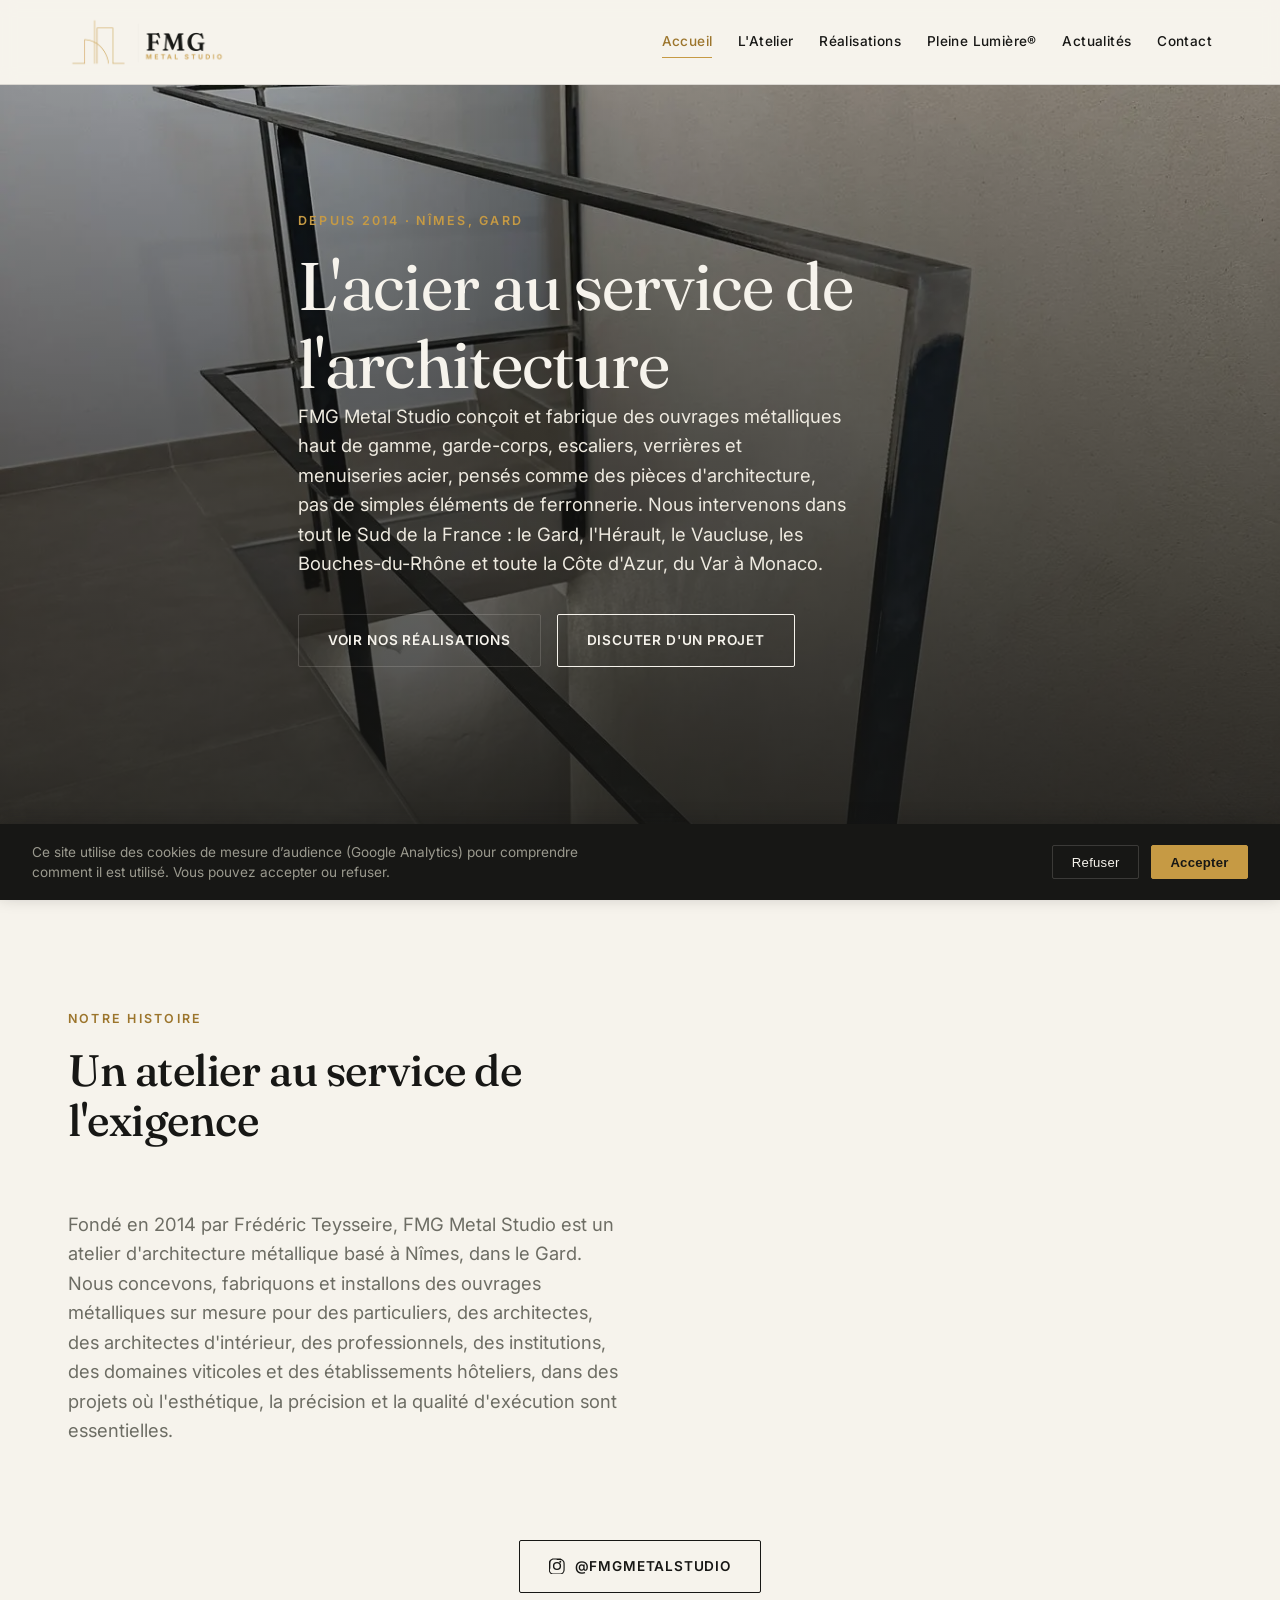
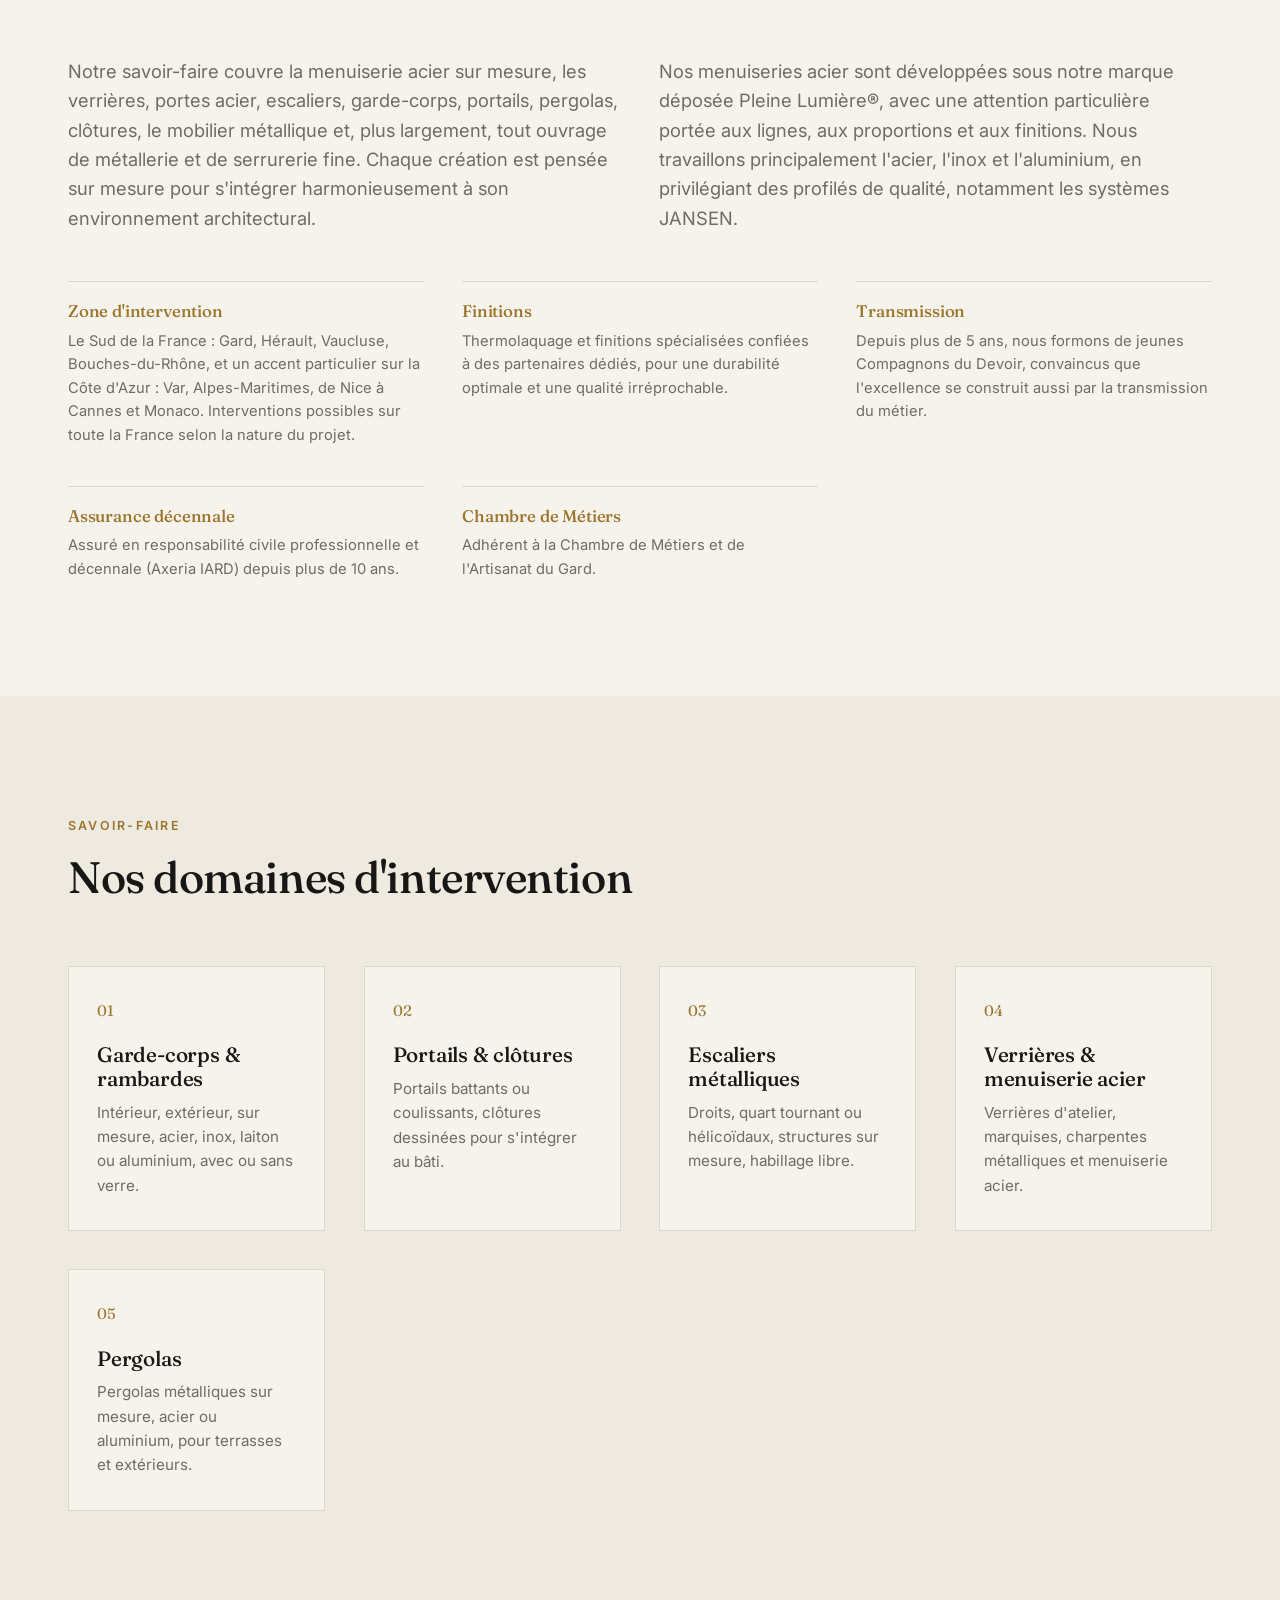
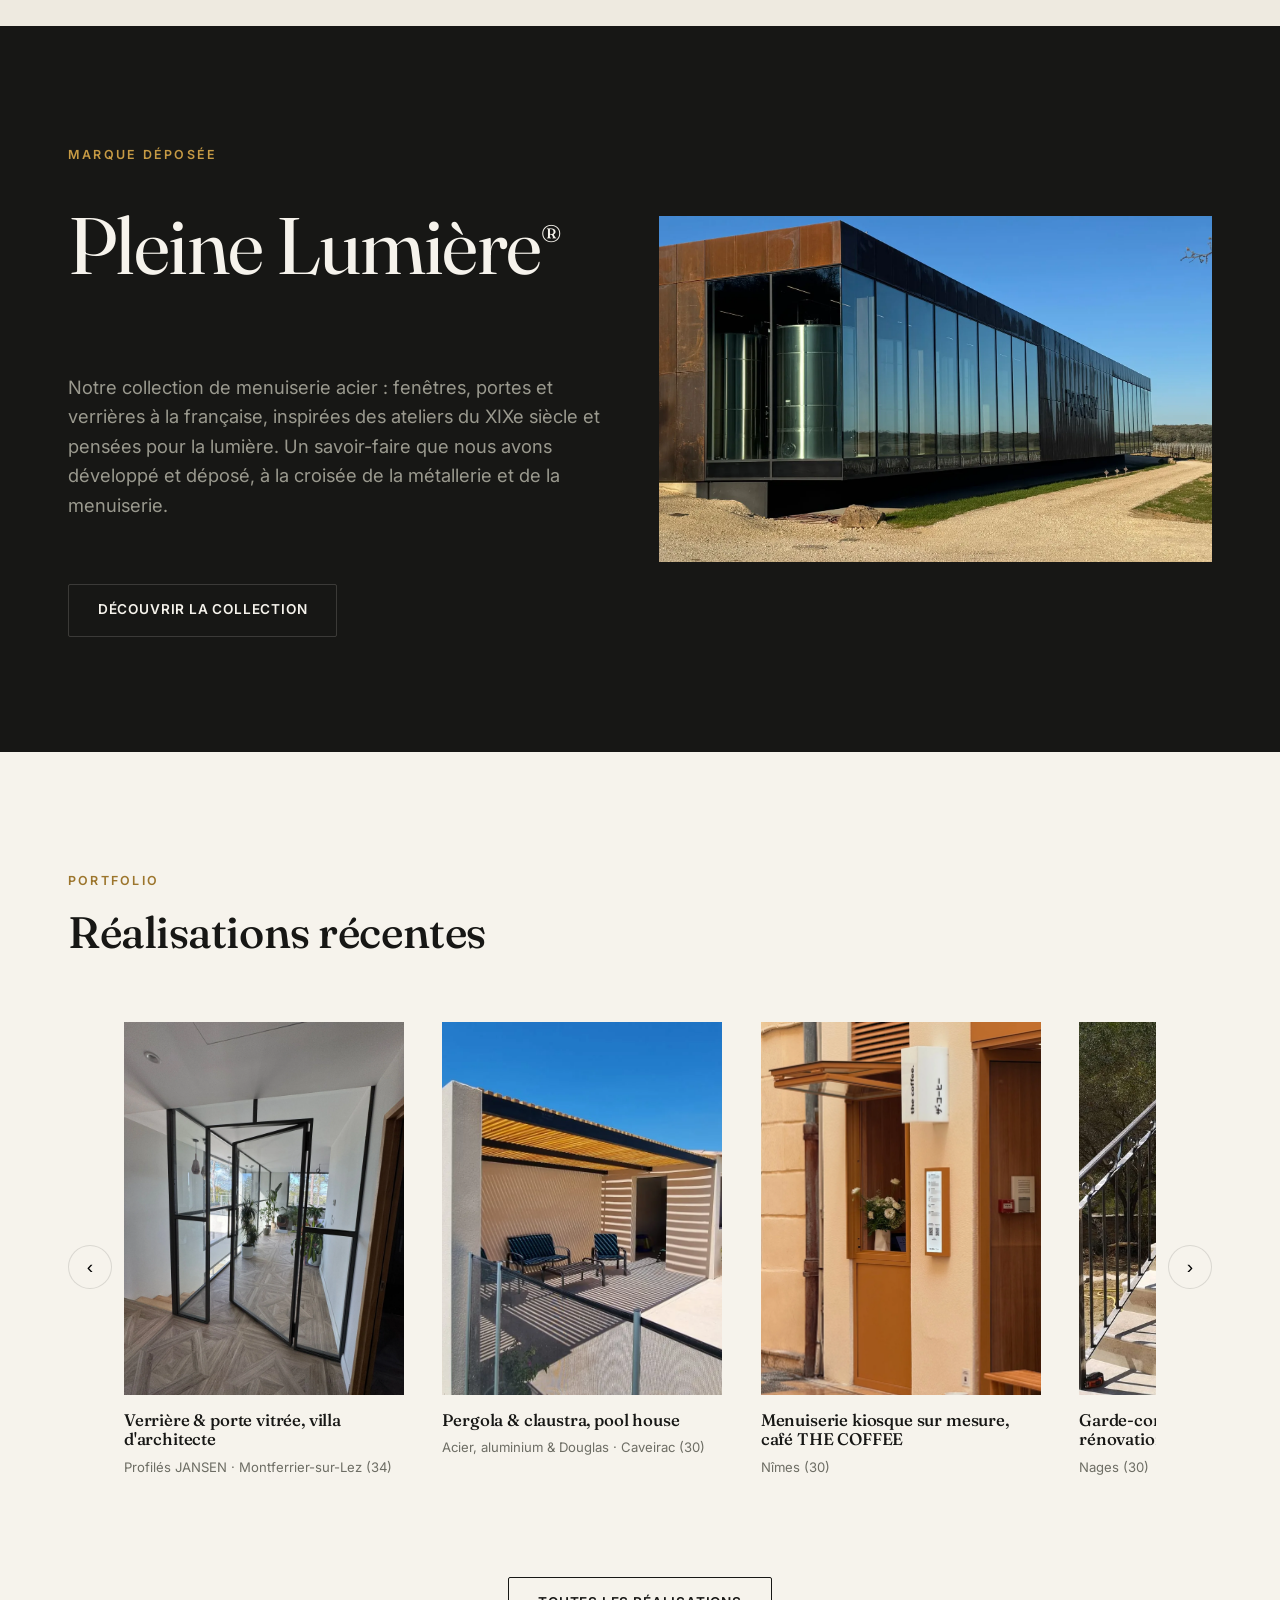
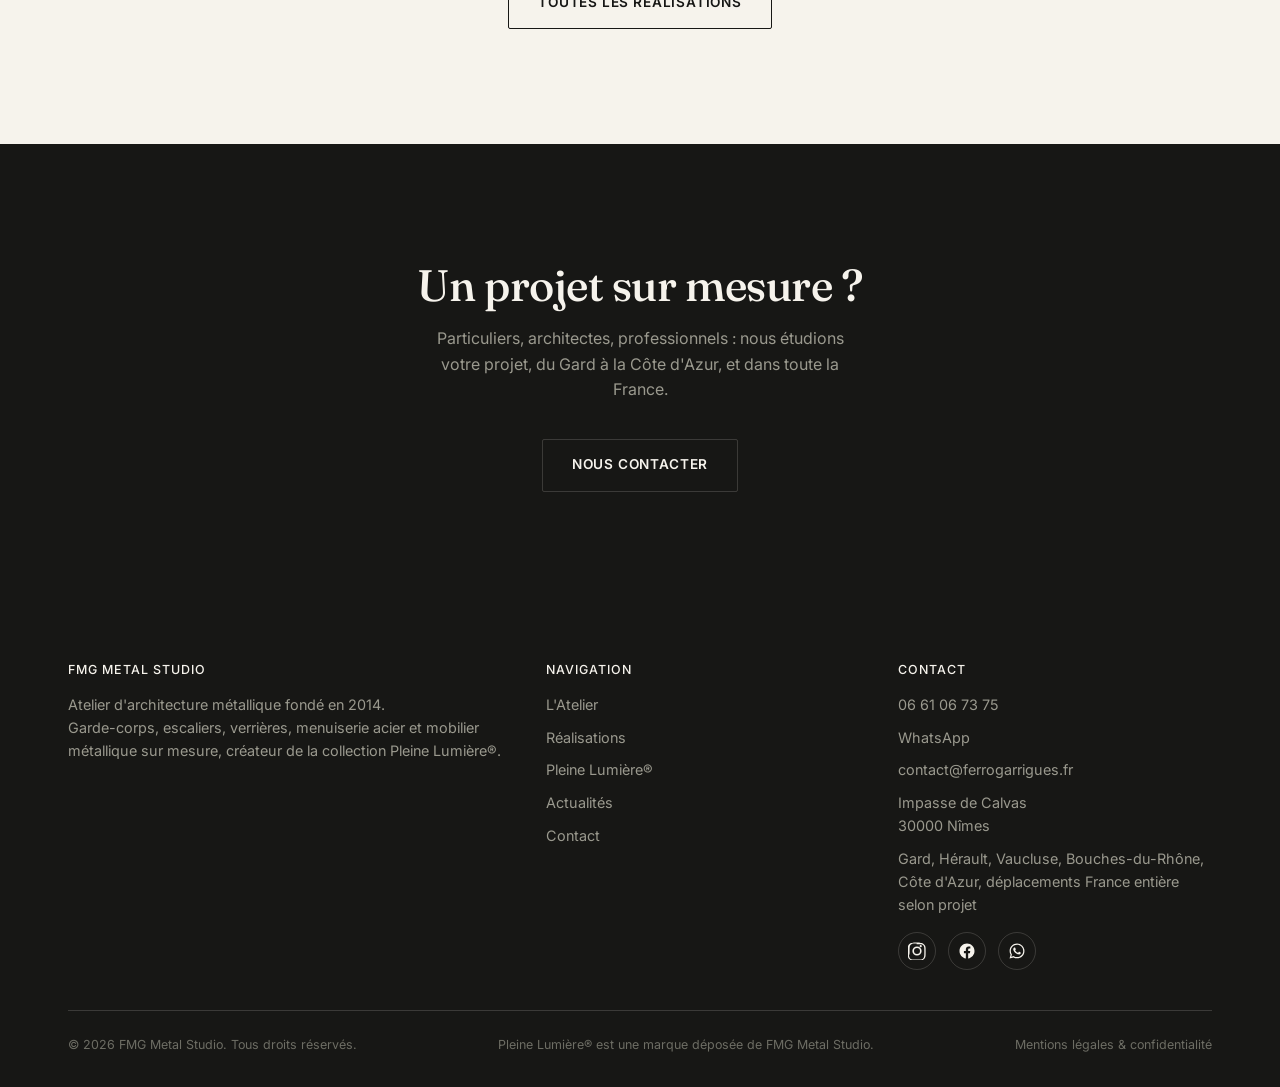
==== index.html @ 243e8f73 "Publie la réalisation verrière intérieure avec porte vitrée JANSEN, villa d'architecte à Montferrier" ====
<!doctype html>
<html lang="fr">
<head>
<meta charset="UTF-8">
<meta name="viewport" content="width=device-width, initial-scale=1.0">
<title>FMG Metal Studio, métallerie sur mesure, Gard &amp; Côte d'Azur</title>
<meta name="description" content="Atelier d'architecture métallique basé à Nîmes (Gard) : garde-corps, escaliers, verrières, menuiserie acier sur mesure. Intervention dans le Gard, l'Hérault, le Vaucluse, les Bouches-du-Rhône et sur la Côte d'Azur (Var, Alpes-Maritimes, Monaco). Collection Pleine Lumière®.">
<link rel="canonical" href="https://ferrogarrigues.fr/">
<meta property="og:type" content="website">
<meta property="og:site_name" content="FMG Metal Studio">
<meta property="og:locale" content="fr_FR">
<meta property="og:title" content="FMG Metal Studio, métallerie sur mesure, Gard &amp; Côte d'Azur">
<meta property="og:description" content="Atelier d'architecture métallique basé à Nîmes (Gard) : garde-corps, escaliers, verrières, menuiserie acier sur mesure. Intervention dans le Gard, l'Hérault, le Vaucluse, les Bouches-du-Rhône et sur la Côte d'Azur (Var, Alpes-Maritimes, Monaco). Collection Pleine Lumière®.">
<meta property="og:url" content="https://ferrogarrigues.fr/">
<meta property="og:image" content="https://ferrogarrigues.fr/assets/img/garde-corps-inox-01.webp">
<meta name="twitter:card" content="summary_large_image">
<meta name="twitter:title" content="FMG Metal Studio, métallerie sur mesure, Gard &amp; Côte d'Azur">
<meta name="twitter:description" content="Atelier d'architecture métallique basé à Nîmes (Gard) : garde-corps, escaliers, verrières, menuiserie acier sur mesure. Intervention dans le Gard, l'Hérault, le Vaucluse, les Bouches-du-Rhône et sur la Côte d'Azur (Var, Alpes-Maritimes, Monaco). Collection Pleine Lumière®.">
<meta name="twitter:image" content="https://ferrogarrigues.fr/assets/img/garde-corps-inox-01.webp">
<link rel="icon" type="image/png" sizes="32x32" href="favicon-32.png">
<link rel="apple-touch-icon" sizes="180x180" href="apple-touch-icon.png">
<link rel="stylesheet" href="css/style.css">
<script type="application/ld+json">
{
  "@context": "https://schema.org",
  "@type": "LocalBusiness",
  "name": "FMG Metal Studio",
  "alternateName": "Ferrogarrigues",
  "description": "Atelier d'architecture métallique fondé en 2014 par Frédéric Teysseire, basé à Nîmes (Gard) : garde-corps, escaliers, portails, verrières, menuiserie acier, mobilier métallique et pergolas sur mesure pour particuliers, architectes, professionnels, institutions, domaines viticoles et établissements hôteliers, du Gard à la Côte d'Azur. Créateur de la collection Pleine Lumière®.",
  "url": "https://ferrogarrigues.fr/",
  "logo": "https://ferrogarrigues.fr/assets/img/logo-fmg-mark.webp",
  "image": "https://ferrogarrigues.fr/assets/img/garde-corps-inox-01.webp",
  "telephone": "+33661067375",
  "email": "contact@ferrogarrigues.fr",
  "priceRange": "€€€",
  "address": {
    "@type": "PostalAddress",
    "streetAddress": "Impasse de Calvas",
    "postalCode": "30000",
    "addressLocality": "Nîmes",
    "addressRegion": "Occitanie",
    "addressCountry": "FR"
  },
  "geo": { "@type": "GeoCoordinates", "latitude": 43.8367, "longitude": 4.3601 },
  "areaServed": ["Nîmes", "Gard", "Hérault", "Vaucluse", "Bouches-du-Rhône", "Var", "Alpes-Maritimes", "Côte d'Azur", "Monaco", "Occitanie", "Provence-Alpes-Côte d'Azur", "France"],
  "sameAs": ["https://www.instagram.com/fmgmetalstudio/", "https://www.facebook.com/fmgmetalstudio/"],
  "founder": { "@type": "Person", "name": "Frédéric Teysseire" },
  "foundingDate": "2014",
  "makesOffer": [
    { "@type": "Offer", "itemOffered": { "@type": "Service", "name": "Garde-corps et rambardes sur mesure" } },
    { "@type": "Offer", "itemOffered": { "@type": "Service", "name": "Portails et clôtures métalliques" } },
    { "@type": "Offer", "itemOffered": { "@type": "Service", "name": "Escaliers métalliques sur mesure" } },
    { "@type": "Offer", "itemOffered": { "@type": "Service", "name": "Verrières et menuiserie acier, Pleine Lumière®" } },
    { "@type": "Offer", "itemOffered": { "@type": "Service", "name": "Pergolas métalliques sur mesure" } },
    { "@type": "Offer", "itemOffered": { "@type": "Service", "name": "Mobilier métallique sur mesure" } }
  ]
}
</script>
</head>
<body>

<header class="site-header">
  <div class="wrap">
    <a href="index.html" class="logo"><img src="assets/img/logo-fmg-horizontal.webp" alt="FMG Metal Studio, atelier d&#39;architecture métallique" class="logo-img"></a>
    <nav class="nav-links" id="nav-links">
      <a href="index.html" aria-current="page">Accueil</a>
      <a href="atelier.html">L'Atelier</a>
      <a href="realisations.html">Réalisations</a>
      <a href="pleine-lumiere.html">Pleine Lumière®</a>
      <a href="actualites.html">Actualités</a>
      <a href="contact.html">Contact</a>
    </nav>
    <button class="nav-toggle" aria-label="Ouvrir le menu" aria-expanded="false">☰</button>
  </div>
</header>

<main>

  <section class="hero">
    <div class="wrap hero-inner">
      <span class="eyebrow">Depuis 2014 · Nîmes, Gard</span>
      <h1>L'acier au service de l'architecture</h1>
      <p class="lede">FMG Metal Studio conçoit et fabrique des ouvrages métalliques haut de gamme, garde-corps, escaliers, verrières et menuiseries acier, pensés comme des pièces d'architecture, pas de simples éléments de ferronnerie. Nous intervenons dans tout le Sud de la France : le Gard, l'Hérault, le Vaucluse, les Bouches-du-Rhône et toute la Côte d'Azur, du Var à Monaco.</p>
      <div class="hero-actions">
        <a href="realisations.html" class="btn btn-light">Voir nos réalisations</a>
        <a href="contact.html" class="btn btn-outline" style="border-color: var(--cream); color: var(--cream);">Discuter d'un projet</a>
      </div>
    </div>
  </section>

  <section>
    <div class="wrap">
      <div class="grid-2" style="align-items: center;">
        <div class="section-head" style="margin-bottom: 0;">
          <span class="eyebrow">Notre histoire</span>
          <h2>Un atelier au service de l'exigence</h2>
          <p class="lede mt-lg">Fondé en 2014 par Frédéric Teysseire, FMG Metal Studio est un atelier d'architecture métallique basé à Nîmes, dans le Gard. Nous concevons, fabriquons et installons des ouvrages métalliques sur mesure pour des particuliers, des architectes, des architectes d'intérieur, des professionnels, des institutions, des domaines viticoles et des établissements hôteliers, dans des projets où l'esthétique, la précision et la qualité d'exécution sont essentielles.</p>
        </div>
        <div class="insta-embed">
          <iframe src="https://snapwidget.com/embed/1129539" class="snapwidget-widget" allowtransparency="true" frameborder="0" scrolling="no" title="Publications Instagram de FMG Metal Studio" loading="lazy"></iframe>
        </div>
      </div>
      <p class="center mt-lg">
        <a href="https://www.instagram.com/fmgmetalstudio/" target="_blank" rel="noopener" class="btn btn-outline">
          <svg viewBox="0 0 24 24" aria-hidden="true" style="width:1rem;height:1rem;fill:currentColor;"><path d="M12 2.2c3.2 0 3.58.01 4.85.07 1.17.05 1.97.24 2.43.4a4.9 4.9 0 0 1 1.77 1.15 4.9 4.9 0 0 1 1.15 1.77c.16.46.35 1.26.4 2.43.06 1.27.07 1.65.07 4.85s-.01 3.58-.07 4.85c-.05 1.17-.24 1.97-.4 2.43a4.9 4.9 0 0 1-1.15 1.77 4.9 4.9 0 0 1-1.77 1.15c-.46.16-1.26.35-2.43.4-1.27.06-1.65.07-4.85.07s-3.58-.01-4.85-.07c-1.17-.05-1.97-.24-2.43-.4a4.9 4.9 0 0 1-1.77-1.15 4.9 4.9 0 0 1-1.15-1.77c-.16-.46-.35-1.26-.4-2.43C2.21 15.58 2.2 15.2 2.2 12s.01-3.58.07-4.85c.05-1.17.24-1.97.4-2.43a4.9 4.9 0 0 1 1.15-1.77A4.9 4.9 0 0 1 5.6 1.8c.46-.16 1.26-.35 2.43-.4C9.3 1.34 9.68 1.33 12 1.33m0-1.33C8.74 0 8.33.01 7.05.07c-1.28.06-2.15.26-2.91.56A6.9 6.9 0 0 0 1.62 2.15 6.9 6.9 0 0 0 .1 4.67c-.3.76-.5 1.63-.56 2.9C-.52 8.86-.53 9.27-.53 12.53s.01 3.67.07 4.95c.06 1.27.26 2.14.56 2.9a6.9 6.9 0 0 0 1.52 2.52 6.9 6.9 0 0 0 2.52 1.52c.76.3 1.63.5 2.9.56 1.28.06 1.69.07 4.95.07s3.67-.01 4.95-.07c1.27-.06 2.14-.26 2.9-.56a6.9 6.9 0 0 0 2.52-1.52 6.9 6.9 0 0 0 1.52-2.52c.3-.76.5-1.63.56-2.9.06-1.28.07-1.69.07-4.95s-.01-3.67-.07-4.95c-.06-1.27-.26-2.14-.56-2.9A6.9 6.9 0 0 0 21.85 2.15 6.9 6.9 0 0 0 19.33.63c-.76-.3-1.63-.5-2.9-.56C15.15.01 14.74 0 12 0Z" transform="translate(0 .8) scale(.96)"/><path d="M12 5.84a6.16 6.16 0 1 0 0 12.32 6.16 6.16 0 0 0 0-12.32Zm0 10.16a4 4 0 1 1 0-8 4 4 0 0 1 0 8Zm6.4-10.4a1.44 1.44 0 1 1-2.88 0 1.44 1.44 0 0 1 2.88 0Z"/></svg>
          @fmgmetalstudio
        </a>
      </p>

      <div class="grid-2 mt-lg">
        <p class="lede">Notre savoir-faire couvre la menuiserie acier sur mesure, les verrières, portes acier, escaliers, garde-corps, portails, pergolas, clôtures, le mobilier métallique et, plus largement, tout ouvrage de métallerie et de serrurerie fine. Chaque création est pensée sur mesure pour s'intégrer harmonieusement à son environnement architectural.</p>
        <p class="lede">Nos menuiseries acier sont développées sous notre marque déposée Pleine Lumière®, avec une attention particulière portée aux lignes, aux proportions et aux finitions. Nous travaillons principalement l'acier, l'inox et l'aluminium, en privilégiant des profilés de qualité, notamment les systèmes JANSEN.</p>
      </div>

      <ul class="pl-features" style="color: var(--charcoal); margin-top: 3rem;">
        <li style="border-top-color: var(--line);">
          <h3 style="color: var(--accent-dark);">Zone d'intervention</h3>
          <p style="color: var(--steel);">Le Sud de la France : Gard, Hérault, Vaucluse, Bouches-du-Rhône, et un accent particulier sur la Côte d'Azur : Var, Alpes-Maritimes, de Nice à Cannes et Monaco. Interventions possibles sur toute la France selon la nature du projet.</p>
        </li>
        <li style="border-top-color: var(--line);">
          <h3 style="color: var(--accent-dark);">Finitions</h3>
          <p style="color: var(--steel);">Thermolaquage et finitions spécialisées confiées à des partenaires dédiés, pour une durabilité optimale et une qualité irréprochable.</p>
        </li>
        <li style="border-top-color: var(--line);">
          <h3 style="color: var(--accent-dark);">Transmission</h3>
          <p style="color: var(--steel);">Depuis plus de 5 ans, nous formons de jeunes Compagnons du Devoir, convaincus que l'excellence se construit aussi par la transmission du métier.</p>
        </li>
        <li style="border-top-color: var(--line);">
          <h3 style="color: var(--accent-dark);">Assurance décennale</h3>
          <p style="color: var(--steel);">Assuré en responsabilité civile professionnelle et décennale (Axeria IARD) depuis plus de 10 ans.</p>
        </li>
        <li style="border-top-color: var(--line);">
          <h3 style="color: var(--accent-dark);">Chambre de Métiers</h3>
          <p style="color: var(--steel);">Adhérent à la Chambre de Métiers et de l'Artisanat du Gard.</p>
        </li>
      </ul>
    </div>
  </section>

  <section class="section-alt">
    <div class="wrap">
      <div class="section-head">
        <span class="eyebrow">Savoir-faire</span>
        <h2>Nos domaines d'intervention</h2>
      </div>
      <div class="grid-4">
        <a class="service-card" href="realisations.html?filter=garde-corps">
          <span class="num">01</span>
          <h3>Garde-corps &amp; rambardes</h3>
          <p>Intérieur, extérieur, sur mesure, acier, inox, laiton ou aluminium, avec ou sans verre.</p>
        </a>
        <a class="service-card" href="realisations.html?filter=portails">
          <span class="num">02</span>
          <h3>Portails &amp; clôtures</h3>
          <p>Portails battants ou coulissants, clôtures dessinées pour s'intégrer au bâti.</p>
        </a>
        <a class="service-card" href="realisations.html?filter=escaliers">
          <span class="num">03</span>
          <h3>Escaliers métalliques</h3>
          <p>Droits, quart tournant ou hélicoïdaux, structures sur mesure, habillage libre.</p>
        </a>
        <a class="service-card" href="realisations.html?filter=verrieres">
          <span class="num">04</span>
          <h3>Verrières &amp; menuiserie acier</h3>
          <p>Verrières d'atelier, marquises, charpentes métalliques et menuiserie acier.</p>
        </a>
        <a class="service-card" href="realisations.html?filter=pergolas">
          <span class="num">05</span>
          <h3>Pergolas</h3>
          <p>Pergolas métalliques sur mesure, acier ou aluminium, pour terrasses et extérieurs.</p>
        </a>
      </div>
    </div>
  </section>

  <section class="pl-band">
    <div class="wrap">
      <div class="grid-2" style="align-items: center;">
        <div>
          <span class="eyebrow" style="color: var(--accent);">Marque déposée</span>
          <p class="pl-mark">Pleine Lumière<sup>®</sup></p>
          <p class="lede mt-lg" style="color: var(--steel-light);">Notre collection de menuiserie acier : fenêtres, portes et verrières à la française, inspirées des ateliers du XIXe siècle et pensées pour la lumière. Un savoir-faire que nous avons développé et déposé, à la croisée de la métallerie et de la menuiserie.</p>
          <a href="pleine-lumiere.html" class="btn btn-light mt-lg">Découvrir la collection</a>
        </div>
        <div class="ph ph-wide">
          <img src="assets/img/pleine-lumiere-facade-panery-01.webp" alt="Façade en acier Corten et menuiserie acier Pleine Lumière, moulin oléicole du Domaine de Panery" loading="lazy">
        </div>
      </div>
    </div>
  </section>

  <section>
    <div class="wrap">
      <div class="section-head">
        <span class="eyebrow">Portfolio</span>
        <h2>Réalisations récentes</h2>
      </div>
      <!--
        Chaque nouveau chantier ajouté dans realisations.html doit aussi être ajouté ici,
        EN PREMIER dans .carousel-track (ordre du plus récent au plus ancien).
      -->
      <div class="carousel">
        <button class="carousel-btn prev" aria-label="Réalisation précédente" data-carousel-prev>‹</button>
        <div class="carousel-track" id="home-carousel">
          <a class="carousel-item" href="verriere-interieure-porte-vitree-montferrier-sur-lez.html">
            <div class="ph ph-portrait"><img src="assets/img/verriere-porte-vitree-jansen-montferrier-01.webp" alt="Verrière intérieure en profilés acier JANSEN avec porte entièrement vitrée, espace bureau d'une villa d'architecte, Montferrier-sur-Lez" loading="lazy"></div>
            <h3>Verrière &amp; porte vitrée, villa d'architecte</h3>
            <span class="meta">Profilés JANSEN · Montferrier-sur-Lez (34)</span>
          </a>
          <a class="carousel-item" href="pergola-claustra-pool-house-caveirac.html">
            <div class="ph ph-portrait"><img src="assets/img/pergola-claustra-pool-house-caveirac-01.webp" alt="Pergola acier et claustra aluminium thermolaqués RAL 7016, claustra bois Douglas en couverture, pool house au bord de la piscine, Caveirac (Gard)" loading="lazy"></div>
            <h3>Pergola &amp; claustra, pool house</h3>
            <span class="meta">Acier, aluminium &amp; Douglas · Caveirac (30)</span>
          </a>
          <a class="carousel-item" href="menuiserie-kiosque-the-coffee-nimes.html">
            <div class="ph ph-portrait"><img src="assets/img/the-coffee-nimes-menuiserie-kiosque-02.webp" alt="Menuiserie kiosque sur mesure, ouvrant relevé formant auvent, café THE COFFEE, rue du Grand Couvent, Nîmes" loading="lazy"></div>
            <h3>Menuiserie kiosque sur mesure, café THE COFFEE</h3>
            <span class="meta">Nîmes (30)</span>
          </a>
          <a class="carousel-item" href="realisations.html">
            <div class="ph ph-portrait"><img src="assets/img/garde-corps-mas-nages-01.webp" alt="Garde-corps d'escalier extérieur en acier patiné à volutes, mas en rénovation, Nages (Gard)" loading="lazy"></div>
            <h3>Garde-corps ferronnerie, mas en rénovation</h3>
            <span class="meta">Nages (30)</span>
          </a>
          <a class="carousel-item" href="realisations.html">
            <div class="ph ph-portrait"><img src="assets/img/pergola-garrigues-nimes-04.webp" alt="Pergola monumentale sur mesure, 9,5 mètres de portée, villa des Garrigues, Nîmes" loading="lazy"></div>
            <h3>Pergola monumentale, 9,5 m de portée</h3>
            <span class="meta">Nîmes (30)</span>
          </a>
          <a class="carousel-item" href="realisations.html">
            <div class="ph ph-portrait"><img src="assets/img/moulin-panery-verriere-angle-finie-03.webp" alt="Verrière d'angle en acier, vue extérieure, moulin oléicole du Domaine de Panery, Pouzilhac" loading="lazy"></div>
            <h3>Verrières monumentales &amp; porte à galandage</h3>
            <span class="meta">Domaine de Panery, Pouzilhac (30)</span>
          </a>
          <a class="carousel-item" href="realisations.html">
            <div class="ph ph-portrait"><img src="assets/img/pergola-grange-montpellieraine-01.webp" alt="Pergola sur mesure en paillasson camarguais, terrasse et piscine, la Grange Montpellieraine, Montpellier" loading="lazy"></div>
            <h3>Pergola sur mesure, la Grange Montpellieraine</h3>
            <span class="meta">Montpellier (34)</span>
          </a>
          <a class="carousel-item" href="realisations.html">
            <div class="ph ph-portrait"><img src="assets/img/escalier-tournant-nimes-01.webp" alt="Escalier tournant sur mesure, villa d'architecte, Nîmes" loading="lazy"></div>
            <h3>Escalier tournant sur mesure</h3>
            <span class="meta">Nîmes (30)</span>
          </a>
          <a class="carousel-item" href="realisations.html">
            <div class="ph ph-portrait"><img src="assets/img/pergola-paillasson-ilameena-sainttropez-01.webp" alt="Pergola sur mesure en paillasson camarguais, villa ILAMEENA, Saint-Tropez" loading="lazy"></div>
            <h3>Pergolas sur mesure, villa ILAMEENA</h3>
            <span class="meta">Saint-Tropez (83)</span>
          </a>
          <a class="carousel-item" href="realisations.html">
            <div class="ph ph-portrait"><img src="assets/img/escalier-saint-christol-01.webp" alt="Escalier architectural acier et bois sur mesure, vue d'ensemble, Saint-Christol" loading="lazy"></div>
            <h3>Escalier architectural acier et bois sur mesure</h3>
            <span class="meta">Saint-Christol (34)</span>
          </a>
          <a class="carousel-item" href="realisations.html">
            <div class="ph ph-portrait"><img src="assets/img/portail-coulissant-marseille-02.webp" alt="Vue d'ensemble du portail coulissant 4 x 2,6 m, Marseille" loading="lazy"></div>
            <h3>Portail coulissant technique, habillage caissette</h3>
            <span class="meta">Villa d&#39;architecte · Marseille (13)</span>
          </a>
          <a class="carousel-item" href="realisations.html">
            <div class="ph ph-portrait"><img src="assets/img/verriere-angle-montferrier-01.webp" alt="Verrière intérieure avec verres en angle, maison d'architecte, Montferrier-sur-Lez" loading="lazy"></div>
            <h3>Verrière intérieure sur mesure</h3>
            <span class="meta">Verres en angle · Montferrier-sur-Lez (34)</span>
          </a>
          <a class="carousel-item" href="realisations.html">
            <div class="ph ph-portrait"><img src="assets/img/portail-coulissant-montfrin-02.webp" alt="Portail coulissant sur mesure, motif à caissons, teinte rouille, Montfrin" loading="lazy"></div>
            <h3>Portail coulissant sur mesure</h3>
            <span class="meta">Motif à caissons · Montfrin (30)</span>
          </a>
          <a class="carousel-item" href="realisations.html">
            <div class="ph ph-portrait"><img src="assets/img/escalier-colimacon-montferrier-01.webp" alt="Escalier colimaçon habillé de claustra, villa d'architecte, Montferrier-sur-Lez" loading="lazy"></div>
            <h3>Escalier colimaçon &amp; claustra</h3>
            <span class="meta">Villa d&#39;architecte · Montferrier-sur-Lez (34)</span>
          </a>
          <a class="carousel-item" href="realisations.html">
            <div class="ph ph-portrait"><img src="assets/img/pergola-paillasson-sainttropez-02.webp" alt="Pergola sur mesure et piscine, villa d'exception, Saint-Tropez" loading="lazy"></div>
            <h3>Pergolas sur mesure, villa d&#39;exception</h3>
            <span class="meta">Paillasson camarguais · Saint-Tropez (83)</span>
          </a>
          <a class="carousel-item" href="realisations.html">
            <div class="ph ph-portrait"><img src="assets/img/gardecorps-vitre-mezzanine-nimes-01.webp" alt="Garde-corps vitré sur mezzanine, profils JANSEN, maison de ville rénovée, Nîmes" loading="lazy"></div>
            <h3>Garde-corps vitré de mezzanine</h3>
            <span class="meta">Profils JANSEN · Nîmes (30)</span>
          </a>
          <a class="carousel-item" href="realisations.html">
            <div class="ph ph-portrait"><img src="assets/img/mezzanine-escalier-lecques-01.webp" alt="Escalier quart tournant acier et bois sous mezzanine, Lecques" loading="lazy"></div>
            <h3>Mezzanine &amp; escalier grande portée</h3>
            <span class="meta">9 m de portée · Lecques (30)</span>
          </a>
          <a class="carousel-item" href="realisations.html">
            <div class="ph ph-portrait"><img src="assets/img/porte-pivot-marseille-01.webp" alt="Porte sur pivot isolée sur mesure, maison d'architecte, Marseille" loading="lazy"></div>
            <h3>Porte sur pivot haut de gamme</h3>
            <span class="meta">Menuiserie acier sur mesure · Marseille (13)</span>
          </a>
          <a class="carousel-item" href="realisations.html">
            <div class="ph ph-portrait"><img src="assets/img/mezzanine-avignon-03.webp" alt="Escalier métallique et garde-corps de mezzanine, Avignon intra-muros" loading="lazy"></div>
            <h3>Mezzanine sur mesure</h3>
            <span class="meta">Escalier, garde-corps &amp; verrière · Avignon (84)</span>
          </a>
          <a class="carousel-item" href="realisations.html">
            <div class="ph ph-portrait"><img src="assets/img/pergola-gardecorps-stmartindelondres-03.webp" alt="Pergola métallique sur deux niveaux, thermolaquage brun rouille, Saint-Martin-de-Londres" loading="lazy"></div>
            <h3>Pergola &amp; garde-corps sur mesure</h3>
            <span class="meta">Thermolaquage brun rouille · Saint-Martin-de-Londres (34)</span>
          </a>
          <a class="carousel-item" href="realisations.html">
            <div class="ph ph-portrait"><img src="assets/img/carport-rochefortdugard-03.webp" alt="Carport sur mesure en acier, structure grande portée, Rochefort-du-Gard" loading="lazy"></div>
            <h3>Carport sur mesure</h3>
            <span class="meta">Structure grande portée · Rochefort-du-Gard (30)</span>
          </a>
          <a class="carousel-item" href="realisations.html">
            <div class="ph ph-portrait"><img src="assets/img/pied-table-montferrier-02.webp" alt="Pied de table sur mesure en acier, villa d'architecte, Montferrier-sur-Lez" loading="lazy"></div>
            <h3>Pied de table sur mesure</h3>
            <span class="meta">Mobilier métallique · Montferrier-sur-Lez (34)</span>
          </a>
          <a class="carousel-item" href="realisations.html">
            <div class="ph ph-portrait"><img src="assets/img/garde-corps-inox-lily-croixvalmer-02.webp" alt="Garde-corps inox, hôtel Lily of the Valley, design Philippe Starck, La Croix-Valmer" loading="lazy"></div>
            <h3>Garde-corps inox, Hôtel Lily of the Valley</h3>
            <span class="meta">Design Philippe Starck · La Croix-Valmer (83)</span>
          </a>
          <a class="carousel-item" href="realisations.html">
            <div class="ph ph-portrait"><img src="assets/img/pergolas-royalgreen-roquebrune-04.webp" alt="Vue d'ensemble des pergolas et de la piscine, résidence Royal Green, Var" loading="lazy"></div>
            <h3>Pergolas résidence Royal Green</h3>
            <span class="meta">Ensemble de 10 pergolas · Roquebrune-sur-Argens (83)</span>
          </a>
          <a class="carousel-item" href="realisations.html">
            <div class="ph ph-portrait"><img src="assets/img/portail-coulissant-nimes-01.webp" alt="Portail coulissant motorisé, habillage caissettes façonnées, thermolaquage sablé, Nîmes" loading="lazy"></div>
            <h3>Portail coulissant motorisé</h3>
            <span class="meta">Ouverture 5 m · Nîmes (30)</span>
          </a>
          <a class="carousel-item" href="realisations.html">
            <div class="ph ph-portrait"><img src="assets/img/menuiserie-acier-mauguio-01.webp" alt="Menuiserie acier à rupture thermique, 3,5 m de hauteur, rénovation d'un mas, Mauguio" loading="lazy"></div>
            <h3>Menuiserie acier grande hauteur</h3>
            <span class="meta">Rupture thermique · Mauguio (34)</span>
          </a>
          <a class="carousel-item" href="realisations.html">
            <div class="ph ph-portrait"><img src="assets/img/menuiserie-acier-redessan-01.webp" alt="Menuiserie acier sur mesure, fermeture d'un futur atelier d'artiste, Redessan" loading="lazy"></div>
            <h3>Menuiserie acier sur mesure</h3>
            <span class="meta">Thermolaquage anthracite · Redessan (30)</span>
          </a>
          <a class="carousel-item" href="realisations.html">
            <div class="ph ph-portrait"><img src="assets/img/pergola-caveirac-01.webp" alt="Pergola suspendue en aluminium thermolaqué au-dessus d'une piscine, Caveirac" loading="lazy"></div>
            <h3>Pergola suspendue sur mesure</h3>
            <span class="meta">Aluminium thermolaqué · Caveirac (30)</span>
          </a>
          <a class="carousel-item" href="realisations.html">
            <div class="ph ph-portrait"><img src="assets/img/escalier-montpellier-01.webp" alt="Escalier métallique suspendu sur mesure, maison de maître, Montpellier" loading="lazy"></div>
            <h3>Escalier métallique d'exception</h3>
            <span class="meta">Maison de maître · Montpellier (34)</span>
          </a>
          <a class="carousel-item" href="realisations.html">
            <div class="ph ph-portrait"><img src="assets/img/verriere-angle-nimes-01.webp" alt="Verrière d'angle intérieure décorative en acier, Nîmes" loading="lazy"></div>
            <h3>Verrière d'angle</h3>
            <span class="meta">Sur mesure · Nîmes (30)</span>
          </a>
          <a class="carousel-item" href="realisations.html">
            <div class="ph ph-portrait"><img src="assets/img/porte-galandage-panery-pouzilhac-01.webp" alt="Porte à galandage monumentale en acier, verrière Pleine Lumière, Domaine de Panery, Pouzilhac" loading="lazy"></div>
            <h3>Porte à galandage monumentale</h3>
            <span class="meta">4 × 4,50 m · Domaine de Panery, Pouzilhac (30)</span>
          </a>
          <a class="carousel-item" href="realisations.html">
            <div class="ph ph-portrait"><img src="assets/img/porte-jansen-nimes-01.webp" alt="Porte et verrière intérieure en acier, profils fins JANSEN, maison de maître à Nîmes" loading="lazy"></div>
            <h3>Porte &amp; verrière acier JANSEN, Nîmes</h3>
            <span class="meta">Profils ultra-fins · Maison de maître, Nîmes (30)</span>
          </a>
          <a class="carousel-item" href="realisations.html">
            <div class="ph ph-portrait"><img src="assets/img/verriere-monumentale-avignon-02.webp" alt="Extension vitrée monumentale en menuiserie acier sur deux niveaux, centre historique d'Avignon, Palais des Papes" loading="lazy"></div>
            <h3>Extension vitrée monumentale, Avignon</h3>
            <span class="meta">Menuiserie acier · Palais des Papes, Avignon (84)</span>
          </a>
          <a class="carousel-item" href="realisations.html">
            <div class="ph ph-portrait"><img src="assets/img/verriere-laiton-montpellier-02.webp" alt="Verrière d'intérieur en menuiserie acier finition laiton, profils fins, Montpellier" loading="lazy"></div>
            <h3>Verrière &amp; paroi de douche laiton, Montpellier</h3>
            <span class="meta">Menuiserie acier laiton · Pleine Lumière, Montpellier (34)</span>
          </a>
          <a class="carousel-item" href="realisations.html">
            <div class="ph ph-portrait"><img src="assets/img/portail-corten-nimes-01.webp" alt="Portail coulissant sur mesure en acier Corten, villa d'architecte à Nîmes (Gard)" loading="lazy"></div>
            <h3>Portail coulissant acier Corten, Nîmes</h3>
            <span class="meta">Acier Corten · 5 × 1,80 m, motorisé, Nîmes (30)</span>
          </a>
          <a class="carousel-item" href="realisations.html">
            <div class="ph ph-portrait"><img src="assets/img/cloture-ferme-ecole-nimes-01.webp" alt="Clôture en pierre et acier, Ferme École, Nîmes" loading="lazy"></div>
            <h3>Ferme École, Nîmes</h3>
            <span class="meta">Clôture &amp; garde-corps · Marché public</span>
          </a>
          <a class="carousel-item" href="realisations.html">
            <div class="ph ph-portrait"><img src="assets/img/plaque-entree-acier-01.webp" alt="Plaque d'entrée sur mesure en acier thermolaqué" loading="lazy"></div>
            <h3>Plaque d'entrée sur mesure</h3>
            <span class="meta">Acier thermolaqué RAL 7016, Montferrier-sur-Lez (34)</span>
          </a>
          <a class="carousel-item" href="realisations.html">
            <div class="ph ph-portrait"><img src="assets/img/garde-corps-inox-01.webp" alt="Garde-corps d'escalier épuré en acier brut, Rochefort-du-Gard" loading="lazy"></div>
            <h3>Garde-corps épuré</h3>
            <span class="meta">Acier brut &middot; Rochefort-du-Gard (30)</span>
          </a>
          <a class="carousel-item" href="realisations.html">
            <div class="ph ph-portrait"><img src="assets/img/verriere-acier-01.webp" alt="Verrière d'atelier en menuiserie acier, moulin oléicole, Domaine de Panery, Pouzilhac" loading="lazy"></div>
            <h3>Verrière d'atelier</h3>
            <span class="meta">Menuiserie acier · Domaine de Panery, Pouzilhac (30)</span>
          </a>
          <a class="carousel-item" href="realisations.html">
            <div class="ph ph-portrait"><img src="assets/img/portail-ferronnerie-01.webp" alt="Portail et portillon en ferronnerie traditionnelle, sous porche en pierre, Sinsans" loading="lazy"></div>
            <h3>Portail et portillon sur mesure</h3>
            <span class="meta">Ferronnerie traditionnelle · Sinsans (30)</span>
          </a>
        </div>
        <button class="carousel-btn next" aria-label="Réalisation suivante" data-carousel-next>›</button>
      </div>
      <p class="center mt-lg"><a href="realisations.html" class="btn btn-outline">Toutes les réalisations</a></p>

    </div>
  </section>

  <section class="cta-band">
    <div class="wrap">
      <h2>Un projet sur mesure ?</h2>
      <p>Particuliers, architectes, professionnels : nous étudions votre projet, du Gard à la Côte d'Azur, et dans toute la France.</p>
      <a href="contact.html" class="btn btn-light">Nous contacter</a>
    </div>
  </section>

</main>

<footer class="site-footer" id="site-footer"></footer>

<script src="js/main.js"></script>
<script src="js/footer.js"></script>
<script src="js/consent.js"></script>
</body>
</html>
---- css/style.css ----
/* ==========================================================================
   FMG Metal Studio — Atelier d'architecture métallique
   Design system : acier / laiton / lumière
   ========================================================================== */

@import url('https://fonts.googleapis.com/css2?family=Fraunces:opsz,wght@9..144,300;9..144,400;9..144,500;9..144,600&family=Inter:wght@400;500;600&display=swap');

:root {
  --charcoal: #171715;
  --charcoal-2: #232320;
  --steel: #6d6d64;
  --steel-light: #9a998e;
  --cream: #f6f3ec;
  --cream-2: #eeeae0;
  --line: rgba(23, 23, 21, 0.12);
  --line-on-dark: rgba(246, 243, 236, 0.16);
  --accent: #c69a44;
  --accent-dark: #9c752c;

  --font-display: 'Fraunces', Georgia, serif;
  --font-body: 'Inter', -apple-system, BlinkMacSystemFont, sans-serif;

  --max: 1240px;
  --gap: clamp(1.25rem, 3vw, 2.5rem);
}

* { box-sizing: border-box; margin: 0; padding: 0; }

html { scroll-behavior: smooth; }

body {
  font-family: var(--font-body);
  color: var(--charcoal);
  background: var(--cream);
  line-height: 1.6;
  font-size: 16px;
  -webkit-font-smoothing: antialiased;
}

img { max-width: 100%; display: block; }
a { color: inherit; text-decoration: none; }
ul { list-style: none; }

.wrap {
  max-width: var(--max);
  margin: 0 auto;
  padding: 0 clamp(1.25rem, 4vw, 3rem);
}

h1, h2, h3, h4 {
  font-family: var(--font-display);
  font-weight: 500;
  line-height: 1.15;
  letter-spacing: -0.01em;
}

h1 { font-size: clamp(2.4rem, 6vw, 4.2rem); font-weight: 400; }
h2 { font-size: clamp(1.9rem, 4vw, 2.75rem); }
h3 { font-size: 1.3rem; }

.eyebrow {
  font-family: var(--font-body);
  font-size: 0.78rem;
  letter-spacing: 0.18em;
  text-transform: uppercase;
  color: var(--accent-dark);
  font-weight: 600;
  display: inline-block;
  margin-bottom: 1rem;
}

.lede {
  font-size: 1.15rem;
  color: var(--steel);
  max-width: 46ch;
}

.btn {
  display: inline-flex;
  align-items: center;
  gap: 0.6rem;
  padding: 0.9rem 1.8rem;
  border-radius: 2px;
  font-size: 0.85rem;
  letter-spacing: 0.06em;
  text-transform: uppercase;
  font-weight: 600;
  border: 1px solid transparent;
  cursor: pointer;
  transition: all 0.25s ease;
}

.btn-primary {
  background: var(--charcoal);
  color: var(--cream);
}
.btn-primary:hover { background: var(--accent-dark); }

.btn-outline {
  border-color: currentColor;
  color: var(--charcoal);
}
.btn-outline:hover { background: var(--charcoal); color: var(--cream); }

.btn-light {
  border-color: var(--line-on-dark);
  color: var(--cream);
}
.btn-light:hover { background: var(--accent); border-color: var(--accent); color: var(--charcoal); }

/* ---------- Header ---------- */

.site-header {
  position: sticky;
  top: 0;
  z-index: 100;
  border-bottom: 1px solid var(--line);
}
.site-header::before {
  content: '';
  position: absolute;
  inset: 0;
  z-index: -1;
  background: rgba(246, 243, 236, 0.92);
  backdrop-filter: blur(8px);
}

.site-header .wrap {
  display: flex;
  align-items: center;
  justify-content: space-between;
  height: 84px;
}

.logo {
  display: flex;
  align-items: center;
}
.logo-img {
  height: 52px;
  width: auto;
  display: block;
}

.nav-links {
  display: flex;
  gap: clamp(1.25rem, 2vw, 2.25rem);
  font-size: 0.85rem;
  letter-spacing: 0.03em;
  font-weight: 500;
}

.nav-links a {
  position: relative;
  padding: 0.3rem 0;
}
.nav-links a::after {
  content: '';
  position: absolute;
  left: 0; right: 100%;
  bottom: 0;
  height: 1px;
  background: var(--accent);
  transition: right 0.25s ease;
}
.nav-links a:hover::after,
.nav-links a[aria-current="page"]::after { right: 0; }
.nav-links a[aria-current="page"] { color: var(--accent-dark); }

.nav-toggle {
  display: none;
  background: none;
  border: 0;
  font-size: 1.5rem;
  cursor: pointer;
}

@media (max-width: 860px) {
  .nav-links {
    position: fixed;
    inset: 84px 0 0 0;
    background: var(--cream);
    flex-direction: column;
    padding: 2rem clamp(1.25rem, 4vw, 3rem);
    gap: 1.5rem;
    font-size: 1.1rem;
    transform: translateY(-8px);
    opacity: 0;
    pointer-events: none;
    transition: opacity 0.2s ease, transform 0.2s ease;
  }
  .nav-links.open {
    opacity: 1;
    transform: translateY(0);
    pointer-events: auto;
  }
  .nav-toggle { display: block; }
}

/* ---------- Hero ---------- */

.hero {
  position: relative;
  min-height: 86vh;
  display: flex;
  align-items: flex-end;
  background:
    linear-gradient(180deg, rgba(23,23,21,0.35) 0%, rgba(23,23,21,0.85) 100%),
    url('../assets/img/garde-corps-inox-01.webp') center 30% / cover no-repeat;
  color: var(--cream);
}

.hero-inner {
  padding-bottom: clamp(3rem, 6vw, 6rem);
  max-width: 780px;
}

.hero .eyebrow { color: var(--accent); }
.hero p.lede { color: var(--cream-2); }

.hero-actions {
  display: flex;
  gap: 1rem;
  flex-wrap: wrap;
  margin-top: 2.25rem;
}

.placeholder-note {
  position: absolute;
  top: 1rem;
  right: 1rem;
  font-size: 0.7rem;
  letter-spacing: 0.06em;
  text-transform: uppercase;
  background: rgba(198, 154, 68, 0.9);
  color: var(--charcoal);
  padding: 0.35rem 0.7rem;
  border-radius: 2px;
}

/* ---------- Sections ---------- */

section { padding: clamp(4rem, 9vw, 8rem) 0; }
.section-alt { background: var(--cream-2); }
.section-dark { background: var(--charcoal); color: var(--cream); }
.section-dark .steel-text { color: var(--steel-light); }

.section-head {
  max-width: 640px;
  margin-bottom: clamp(2.5rem, 5vw, 4rem);
}

/* ---------- Grids / Cards ---------- */

.grid-4 {
  display: grid;
  grid-template-columns: repeat(4, 1fr);
  gap: var(--gap);
}
.grid-3 { display: grid; grid-template-columns: repeat(3, 1fr); gap: var(--gap); }
.grid-2 { display: grid; grid-template-columns: repeat(2, 1fr); gap: var(--gap); }

@media (max-width: 980px) {
  .grid-4 { grid-template-columns: repeat(2, 1fr); }
  .grid-3 { grid-template-columns: repeat(2, 1fr); }
}
@media (max-width: 620px) {
  .grid-4, .grid-3, .grid-2 { grid-template-columns: 1fr; }
}

.service-card {
  display: block;
  padding: 2rem 1.75rem;
  background: var(--cream);
  border: 1px solid var(--line);
  transition: border-color 0.25s ease, transform 0.25s ease;
}
.service-card:hover,
.service-card:focus-visible {
  border-color: var(--accent);
  transform: translateY(-4px);
}
.service-card:focus-visible { outline: 2px solid var(--accent); outline-offset: 3px; }
.service-card .num {
  font-family: var(--font-display);
  font-size: 0.95rem;
  color: var(--accent-dark);
  margin-bottom: 1.25rem;
  display: block;
}
.service-card h3 { margin-bottom: 0.6rem; }
.service-card p { color: var(--steel); font-size: 0.95rem; }

/* image placeholder block */
.ph {
  position: relative;
  background: repeating-linear-gradient(135deg, #d9d3c4 0 2px, #eeeae0 2px 26px);
  display: flex;
  align-items: center;
  justify-content: center;
  overflow: hidden;
}
.ph::before {
  content: attr(data-label);
  background: rgba(23,23,21,0.75);
  color: var(--cream);
  padding: 0.5rem 0.9rem;
  border-radius: 2px;
  font-size: 0.72rem;
  letter-spacing: 0.08em;
  text-transform: uppercase;
  text-align: center;
}
.ph-square { aspect-ratio: 1 / 1; }
.ph-portrait { aspect-ratio: 3 / 4; }
.ph-wide { aspect-ratio: 16 / 10; }

.ph:has(img) { background: none; }
.ph:has(img)::before { content: none; }
.ph img { width: 100%; height: 100%; object-fit: cover; display: block; }

/* ---------- Project cards (Réalisations) ---------- */

.project-card figure { margin: 0; }
.project-card figcaption {
  padding-top: 1rem;
  display: flex;
  justify-content: space-between;
  align-items: baseline;
  gap: 1rem;
}
.project-card h3 { font-size: 1.05rem; }
.project-card .meta {
  font-size: 0.78rem;
  color: var(--steel);
  text-align: right;
  white-space: nowrap;
}

.filters {
  display: flex;
  flex-wrap: wrap;
  gap: 0.6rem;
  margin-bottom: 2.5rem;
}
.filters button {
  font-family: var(--font-body);
  font-size: 0.8rem;
  letter-spacing: 0.04em;
  padding: 0.5rem 1.1rem;
  border: 1px solid var(--line);
  background: transparent;
  cursor: pointer;
  border-radius: 999px;
  transition: all 0.2s ease;
}
.filters button.active,
.filters button:hover {
  background: var(--charcoal);
  color: var(--cream);
  border-color: var(--charcoal);
}

.filter-chip {
  display: inline-flex;
  align-items: center;
  font-family: var(--font-body);
  font-size: 0.8rem;
  letter-spacing: 0.04em;
  padding: 0.5rem 1.1rem;
  border: 1px solid var(--line);
  background: transparent;
  cursor: pointer;
  border-radius: 999px;
  transition: all 0.2s ease;
  user-select: none;
}
.filter-chip input {
  position: absolute;
  width: 1px;
  height: 1px;
  padding: 0;
  margin: -1px;
  overflow: hidden;
  clip: rect(0, 0, 0, 0);
  white-space: nowrap;
  border: 0;
}
.filter-chip:hover { border-color: var(--charcoal); }
.filter-chip:has(input:checked) {
  background: var(--charcoal);
  color: var(--cream);
  border-color: var(--charcoal);
}
.filter-chip:has(input:focus-visible) {
  outline: 2px solid var(--accent);
  outline-offset: 2px;
}
.filters-reset {
  font-family: var(--font-body);
  font-size: 0.8rem;
  letter-spacing: 0.04em;
  color: var(--steel);
  background: none;
  border: none;
  cursor: pointer;
  padding: 0.5rem 0.3rem;
  text-decoration: underline;
  text-underline-offset: 3px;
}
.filters-reset:hover { color: var(--charcoal); }

.project-card[hidden] { display: none; }

/* ---------- Réalisations : cartes uniformes, titre incrusté ---------- */

.project-grid { align-items: start; }

.project-card {
  border: 1px solid var(--line);
  background: var(--charcoal);
}
.project-card[data-images] { cursor: pointer; }
.project-card[data-images]:focus-visible { outline: 2px solid var(--accent); outline-offset: 3px; }

.pc-media { margin: 0; }
.pc-media img { transition: transform 0.5s ease; }
.project-card[data-images]:hover .pc-media img,
.project-card[data-images]:focus-visible .pc-media img { transform: scale(1.06); }

.pc-overlay {
  position: absolute;
  inset: auto 0 0 0;
  padding: 1.5rem 1.25rem 1.15rem;
  background: linear-gradient(180deg, transparent 0%, rgba(15,15,13,0.35) 45%, rgba(15,15,13,0.92) 100%);
  z-index: 1;
}
.pc-overlay h3 {
  color: var(--cream);
  font-size: clamp(1.05rem, 1.6vw, 1.3rem);
  line-height: 1.2;
  margin-bottom: 0.35rem;
  transition: color 0.2s ease;
}
.project-card[data-images]:hover .pc-overlay h3,
.project-card[data-images]:focus-visible .pc-overlay h3 { color: var(--accent); }
.pc-location {
  display: block;
  font-size: 0.78rem;
  letter-spacing: 0.04em;
  color: var(--cream-2);
  opacity: 0.85;
}
.pc-views {
  display: block;
  font-size: 0.72rem;
  letter-spacing: 0.03em;
  color: var(--cream-2);
  opacity: 0.65;
  margin-top: 0.2rem;
}
.pc-link {
  display: inline-block;
  font-size: 0.78rem;
  letter-spacing: 0.03em;
  color: var(--accent);
  margin-top: 0.4rem;
  text-decoration: underline;
  text-underline-offset: 3px;
}
.project-card-empty .pc-overlay h3,
.project-card-empty .pc-location { color: var(--steel); opacity: 1; }
.project-card-empty .pc-overlay { background: none; position: static; padding-top: 0.75rem; }
.project-card-empty .pc-media::before { content: none; }
.project-card-empty { background: var(--cream); }

/* ---------- Fiche détaillée (project-modal) ---------- */

.project-modal {
  position: fixed;
  inset: 0;
  z-index: 1000;
  background: rgba(15, 15, 13, 0.92);
  display: flex;
  align-items: center;
  justify-content: center;
  padding: clamp(1rem, 4vw, 3rem);
  overflow-y: auto;
}
.project-modal[hidden] { display: none; }
#pm-more[hidden] { display: none; }

.pm-inner {
  background: var(--cream);
  width: 100%;
  max-width: 1120px;
  max-height: 86vh;
  display: grid;
  grid-template-columns: 1.15fr 0.85fr;
  overflow: hidden;
}

.pm-media {
  position: relative;
  background: var(--charcoal);
  min-height: 320px;
}
.pm-media img { width: 100%; height: 100%; object-fit: cover; display: block; }
.pm-count {
  position: absolute;
  left: 50%;
  bottom: 1rem;
  transform: translateX(-50%);
  color: var(--cream);
  font-size: 0.72rem;
  letter-spacing: 0.08em;
  background: rgba(15,15,13,0.55);
  padding: 0.3rem 0.7rem;
  border-radius: 999px;
}

.pm-info {
  padding: clamp(1.75rem, 3vw, 3rem);
  overflow-y: auto;
}
.pm-info h2 { font-size: clamp(1.5rem, 2.6vw, 2rem); margin-bottom: 0.5rem; }
.pm-location {
  color: var(--steel);
  font-size: 0.88rem;
  letter-spacing: 0.02em;
  margin-bottom: 1.5rem;
  padding-bottom: 1.5rem;
  border-bottom: 1px solid var(--line);
}
.pm-desc { color: var(--charcoal); line-height: 1.75; }

@media (max-width: 820px) {
  .pm-inner { grid-template-columns: 1fr; max-height: none; }
  .pm-media { min-height: 260px; aspect-ratio: 4 / 3; }
}

.lightbox-close,
.lightbox-prev,
.lightbox-next {
  background: rgba(246,243,236,0.1);
  border: 1px solid var(--line-on-dark);
  color: var(--cream);
  border-radius: 50%;
  cursor: pointer;
  display: flex;
  align-items: center;
  justify-content: center;
  transition: background 0.2s ease;
}
.lightbox-close:hover,
.lightbox-prev:hover,
.lightbox-next:hover { background: var(--accent); color: var(--charcoal); border-color: var(--accent); }

.lightbox-close {
  position: fixed;
  top: clamp(1rem, 3vw, 2rem);
  right: clamp(1rem, 3vw, 2rem);
  width: 2.75rem;
  height: 2.75rem;
  font-size: 1.4rem;
  z-index: 1001;
}
.lightbox-prev,
.lightbox-next {
  position: absolute;
  top: 50%;
  transform: translateY(-50%);
  width: 2.75rem;
  height: 2.75rem;
  font-size: 1.5rem;
  z-index: 1;
}

/* ---------- Bouton WhatsApp flottant ---------- */

.whatsapp-float {
  position: fixed;
  right: clamp(1rem, 3vw, 1.5rem);
  bottom: clamp(1rem, 3vw, 1.5rem);
  width: 46px;
  height: 46px;
  border-radius: 50%;
  background: var(--charcoal);
  border: 1px solid var(--line-on-dark);
  color: var(--cream);
  display: flex;
  align-items: center;
  justify-content: center;
  box-shadow: 0 4px 14px rgba(23, 23, 21, 0.22);
  z-index: 60;
  transition: background 0.2s ease, color 0.2s ease, transform 0.2s ease;
}
.whatsapp-float:hover {
  background: var(--accent);
  color: var(--charcoal);
  transform: translateY(-2px);
}
.whatsapp-float svg { width: 22px; height: 22px; fill: currentColor; }

/* ---------- Bandeau cookies ---------- */

.cookie-banner {
  position: fixed;
  left: 0;
  right: 0;
  bottom: 0;
  z-index: 200;
  background: var(--charcoal);
  color: var(--steel-light);
  padding: 1.1rem clamp(1.25rem, 4vw, 2rem);
  display: flex;
  flex-wrap: wrap;
  align-items: center;
  justify-content: space-between;
  gap: 1rem;
  box-shadow: 0 -4px 16px rgba(23, 23, 21, 0.25);
}
.cookie-banner p {
  margin: 0;
  max-width: 62ch;
  font-size: 0.85rem;
  line-height: 1.5;
}
.cookie-banner-actions {
  display: flex;
  gap: 0.75rem;
  flex-shrink: 0;
}
.cookie-banner-actions button {
  border: 1px solid var(--line-on-dark);
  background: none;
  color: var(--cream);
  padding: 0.55rem 1.15rem;
  border-radius: 2px;
  cursor: pointer;
  font-size: 0.82rem;
  letter-spacing: 0.02em;
  transition: all 0.2s ease;
}
#cookie-refuse:hover { border-color: var(--cream); }
#cookie-accept {
  background: var(--accent);
  border-color: var(--accent);
  color: var(--charcoal);
  font-weight: 600;
}
#cookie-accept:hover { background: var(--accent-dark); border-color: var(--accent-dark); }
.lightbox-prev { left: 1rem; }
.lightbox-next { right: 1rem; }
.lightbox-prev[hidden],
.lightbox-next[hidden] { display: none; }

/* ---------- Pagination ---------- */

.pagination {
  display: flex;
  align-items: center;
  justify-content: center;
  gap: 0.5rem;
  margin-top: clamp(2.5rem, 5vw, 4rem);
}
.pagination a,
.pagination span {
  display: inline-flex;
  align-items: center;
  justify-content: center;
  min-width: 2.25rem;
  height: 2.25rem;
  padding: 0 0.5rem;
  border: 1px solid var(--line);
  font-size: 0.85rem;
  color: var(--steel);
}
.pagination a:hover { border-color: var(--accent); color: var(--charcoal); }
.pagination .active {
  background: var(--charcoal);
  border-color: var(--charcoal);
  color: var(--cream);
}
.pagination .disabled {
  opacity: 0.35;
  pointer-events: none;
}

/* ---------- Carousel ---------- */

.carousel {
  position: relative;
  display: flex;
  align-items: center;
  gap: 0.75rem;
}
.carousel-track {
  display: flex;
  gap: var(--gap);
  overflow-x: auto;
  scroll-snap-type: x mandatory;
  scroll-behavior: smooth;
  padding-bottom: 0.5rem;
  scrollbar-width: none;
}
.carousel-track::-webkit-scrollbar { display: none; }

.carousel-item {
  flex: 0 0 auto;
  width: min(280px, 78vw);
  scroll-snap-align: start;
  display: block;
}
.carousel-item .ph { margin-bottom: 1rem; }
.carousel-item h3 { font-size: 1.05rem; margin-bottom: 0.25rem; }
.carousel-item .meta { font-size: 0.82rem; color: var(--steel); }

.carousel-btn {
  flex: 0 0 auto;
  width: 2.75rem;
  height: 2.75rem;
  border-radius: 50%;
  border: 1px solid var(--line);
  background: var(--cream);
  font-size: 1.2rem;
  cursor: pointer;
  display: flex;
  align-items: center;
  justify-content: center;
  transition: all 0.2s ease;
}
.carousel-btn:hover { background: var(--charcoal); color: var(--cream); border-color: var(--charcoal); }

@media (max-width: 700px) {
  .carousel-btn { display: none; }
}

/* ---------- Pleine Lumière ---------- */

.pl-mark {
  font-family: var(--font-display);
  font-size: clamp(2.6rem, 7vw, 5rem);
  letter-spacing: -0.02em;
}
.pl-mark sup { font-size: 0.35em; top: -1.4em; }

.pl-band {
  background: var(--charcoal);
  color: var(--cream);
}

.pl-brand-plaque {
  background: var(--cream);
  padding: clamp(1.5rem, 3vw, 2.5rem);
  display: flex;
  align-items: center;
  justify-content: center;
}
.pl-brand-plaque img {
  width: 100%;
  max-width: 420px;
  height: auto;
  display: block;
}
@media (max-width: 780px) {
  .pl-brand-plaque { margin-top: 2rem; }
}

.pl-features {
  display: grid;
  grid-template-columns: repeat(3, 1fr);
  gap: var(--gap);
  margin-top: 3rem;
}
@media (max-width: 780px) { .pl-features { grid-template-columns: 1fr; } }

.pl-features li { border-top: 1px solid var(--line-on-dark); padding-top: 1.25rem; }
.pl-features h3 { color: var(--accent); font-size: 1.05rem; margin-bottom: 0.5rem; }
.pl-features p { color: var(--steel-light); font-size: 0.92rem; }

/* ---------- Process (Atelier) ---------- */

.process-steps {
  counter-reset: step;
  list-style: none;
  display: grid;
  grid-template-columns: repeat(3, 1fr);
  gap: var(--gap);
}
@media (max-width: 780px) { .process-steps { grid-template-columns: 1fr; } }

.process-steps li {
  counter-increment: step;
  position: relative;
  padding-top: 2.5rem;
}
.process-steps li::before {
  content: counter(step, decimal-leading-zero);
  font-family: var(--font-display);
  font-size: 1.6rem;
  color: var(--accent-dark);
  position: absolute;
  top: 0; left: 0;
}
.process-steps h3 { margin-bottom: 0.5rem; }
.process-steps p { color: var(--steel); font-size: 0.94rem; }

/* ---------- CTA band ---------- */

.cta-band {
  background: var(--charcoal);
  color: var(--cream);
  text-align: center;
}
.cta-band h2 { margin-bottom: 1rem; }
.cta-band p { color: var(--steel-light); max-width: 42ch; margin: 0 auto 2.25rem; }

/* ---------- Contact ---------- */

.contact-grid {
  display: grid;
  grid-template-columns: 1.1fr 0.9fr;
  gap: clamp(2rem, 5vw, 4rem);
  align-items: start;
}
@media (max-width: 900px) { .contact-grid { grid-template-columns: 1fr; } }

.field { margin-bottom: 1.4rem; }
.field label {
  display: block;
  font-size: 0.78rem;
  letter-spacing: 0.05em;
  text-transform: uppercase;
  color: var(--steel);
  margin-bottom: 0.5rem;
}
.field input,
.field select,
.field textarea {
  width: 100%;
  padding: 0.85rem 1rem;
  border: 1px solid var(--line);
  background: var(--cream);
  font-family: var(--font-body);
  font-size: 0.98rem;
  color: var(--charcoal);
}
.field textarea { resize: vertical; min-height: 130px; }
.field input:focus,
.field select:focus,
.field textarea:focus { outline: 2px solid var(--accent); outline-offset: 1px; }

.contact-info h3 { margin-bottom: 0.4rem; font-size: 1rem; }
.contact-info .block { margin-bottom: 2rem; }
.contact-info p { color: var(--steel); font-size: 0.95rem; }
.contact-info .todo {
  color: var(--accent-dark);
  font-style: italic;
}
.rdv-notice {
  margin-top: 0.6rem;
  padding: 0.6rem 0.75rem;
  border-left: 3px solid var(--accent);
  background: var(--cream-2);
  color: var(--charcoal) !important;
  font-size: 0.82rem !important;
  line-height: 1.4;
}

.form-note { font-size: 0.82rem; color: var(--steel); margin-top: 0.75rem; }

/* ---------- Social ---------- */

.social-icons {
  display: flex;
  gap: 0.75rem;
}
.social-icons a {
  width: 38px;
  height: 38px;
  border-radius: 50%;
  border: 1px solid var(--line-on-dark);
  display: flex;
  align-items: center;
  justify-content: center;
  color: var(--cream);
  transition: all 0.2s ease;
}
.social-icons a:hover {
  background: var(--accent);
  border-color: var(--accent);
  color: var(--charcoal);
}
.social-icons svg { width: 18px; height: 18px; fill: currentColor; }

.social-follow {
  display: flex;
  align-items: center;
  gap: 1.5rem;
  flex-wrap: wrap;
  padding: 1.75rem;
  border: 1px solid var(--line);
  background: var(--cream);
}
.social-follow .social-icons a {
  color: var(--charcoal);
  border-color: var(--line);
}
.social-follow .social-icons a:hover { background: var(--accent); border-color: var(--accent); color: var(--charcoal); }
.social-follow strong { display: block; font-family: var(--font-display); font-size: 1.1rem; }
.social-follow span { color: var(--steel); font-size: 0.92rem; }

/* ---------- Instagram (fil en direct SnapWidget) ---------- */

.insta-embed {
  display: flex;
  justify-content: center;
}
.insta-embed iframe {
  display: block;
  width: 100%;
  max-width: 502px;
  aspect-ratio: 1 / 1;
  border: none;
}

/* ---------- Footer ---------- */

.site-footer {
  background: var(--charcoal);
  color: var(--steel-light);
  padding: 3.5rem 0 2rem;
  font-size: 0.9rem;
}
.footer-grid {
  display: grid;
  grid-template-columns: 1.4fr 1fr 1fr;
  gap: var(--gap);
  padding-bottom: 2.5rem;
  border-bottom: 1px solid var(--line-on-dark);
}
@media (max-width: 700px) { .footer-grid { grid-template-columns: 1fr; } }
.footer-grid h4 {
  font-family: var(--font-body);
  font-size: 0.78rem;
  letter-spacing: 0.08em;
  text-transform: uppercase;
  color: var(--cream);
  margin-bottom: 1rem;
}
.footer-grid ul li { margin-bottom: 0.6rem; }
.footer-grid a:hover { color: var(--accent); }
.footer-bottom {
  padding-top: 1.5rem;
  display: flex;
  justify-content: space-between;
  flex-wrap: wrap;
  gap: 0.5rem;
  font-size: 0.78rem;
  color: var(--steel);
}

/* ---------- Utility ---------- */

.center { text-align: center; margin-left: auto; margin-right: auto; }
.mt-lg { margin-top: clamp(2.5rem, 5vw, 4rem); }

/* ---------- Page légale ---------- */

.legal-content { max-width: 70ch; }
.legal-content h2 {
  font-size: 1.3rem;
  margin-top: 2.5rem;
  margin-bottom: 0.75rem;
}
.legal-content h2:first-child { margin-top: 0; }
.legal-content p { color: var(--steel); margin-bottom: 0.9rem; line-height: 1.6; }
.legal-content ul { margin: 0 0 0.9rem 1.2rem; color: var(--steel); line-height: 1.7; }
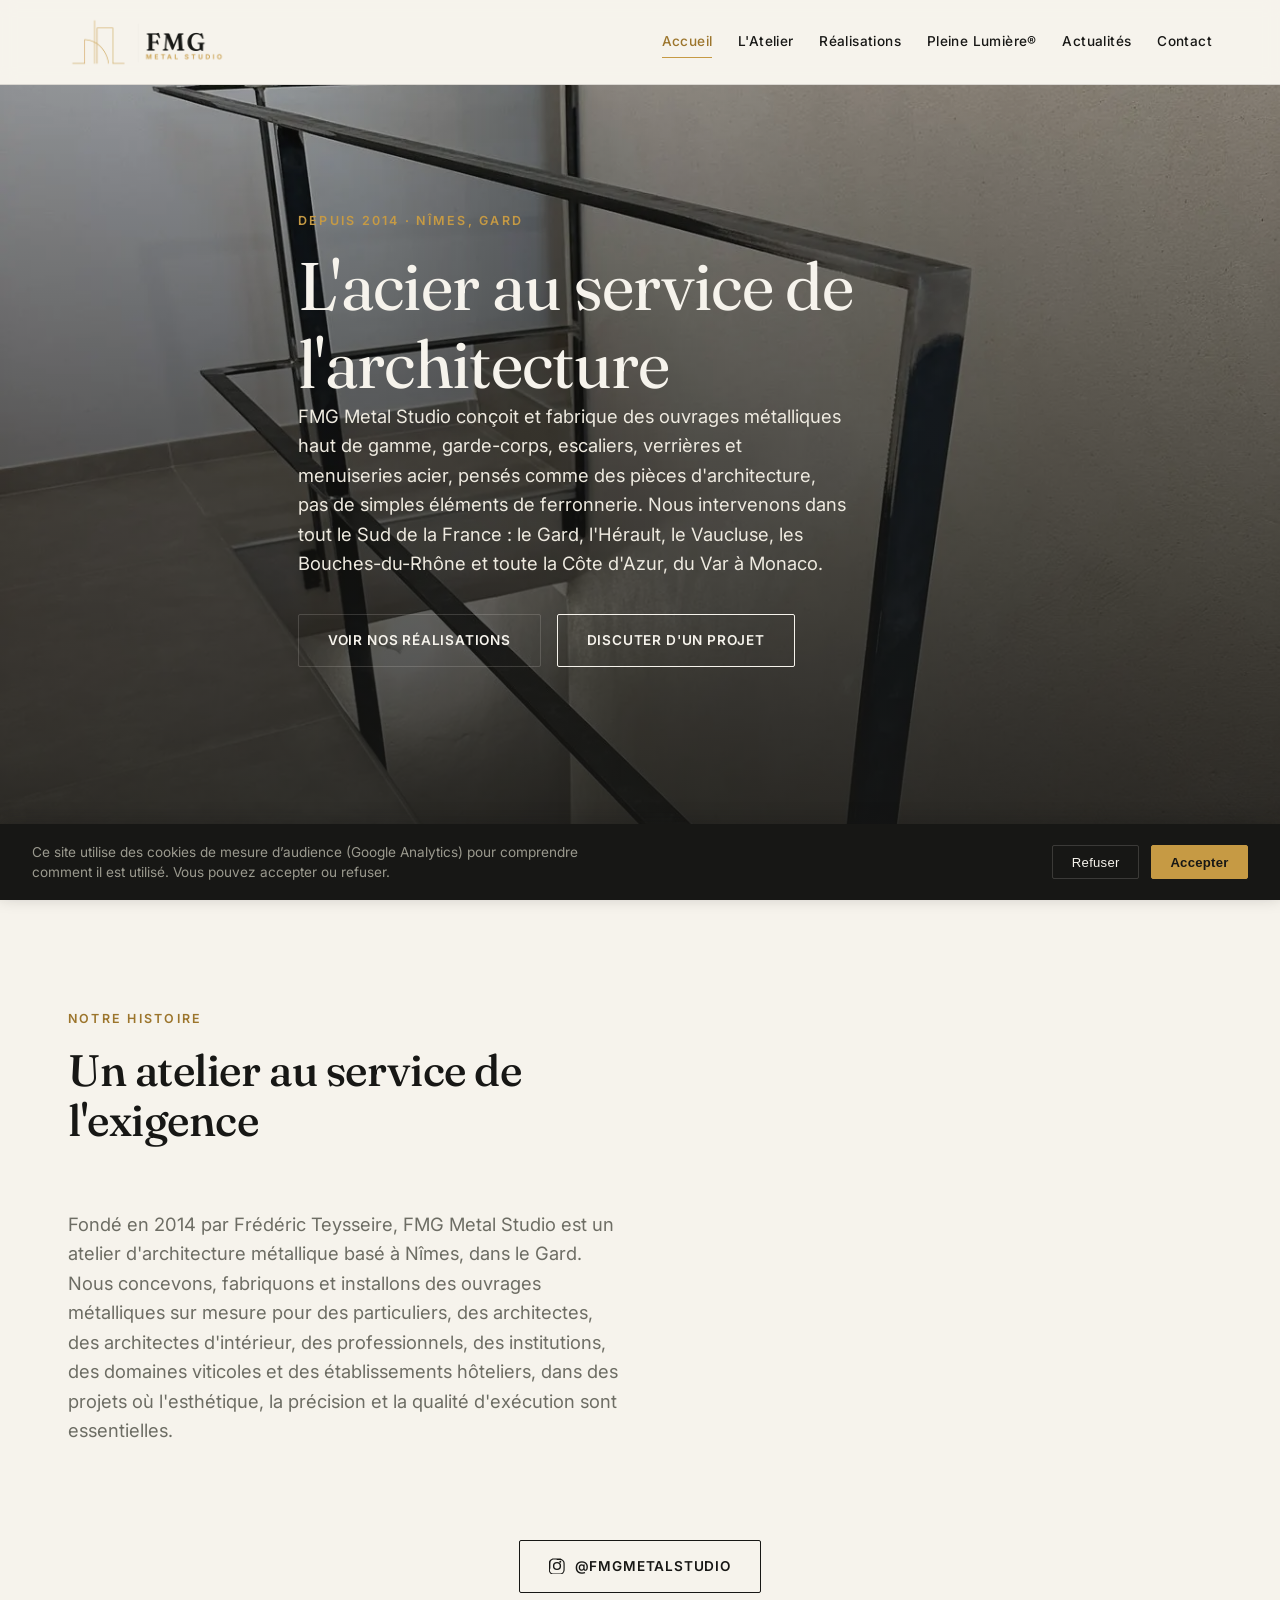
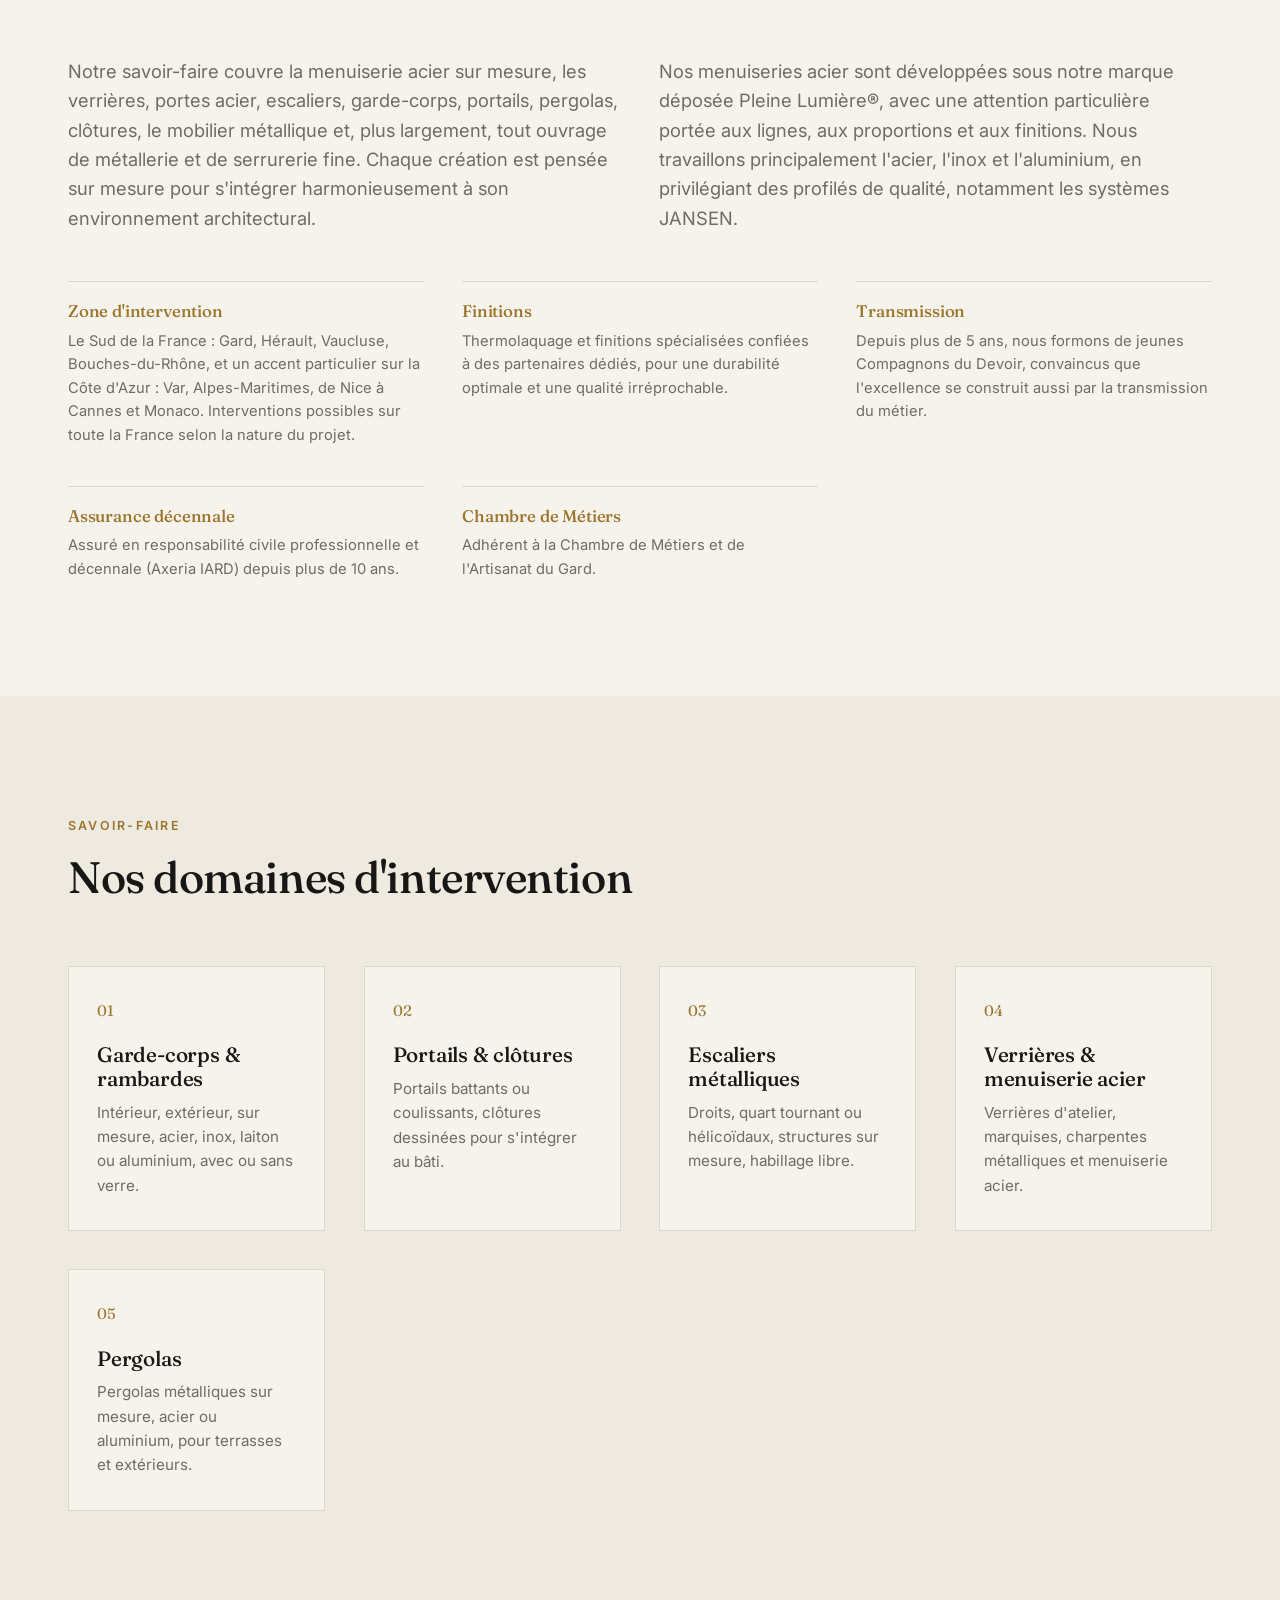
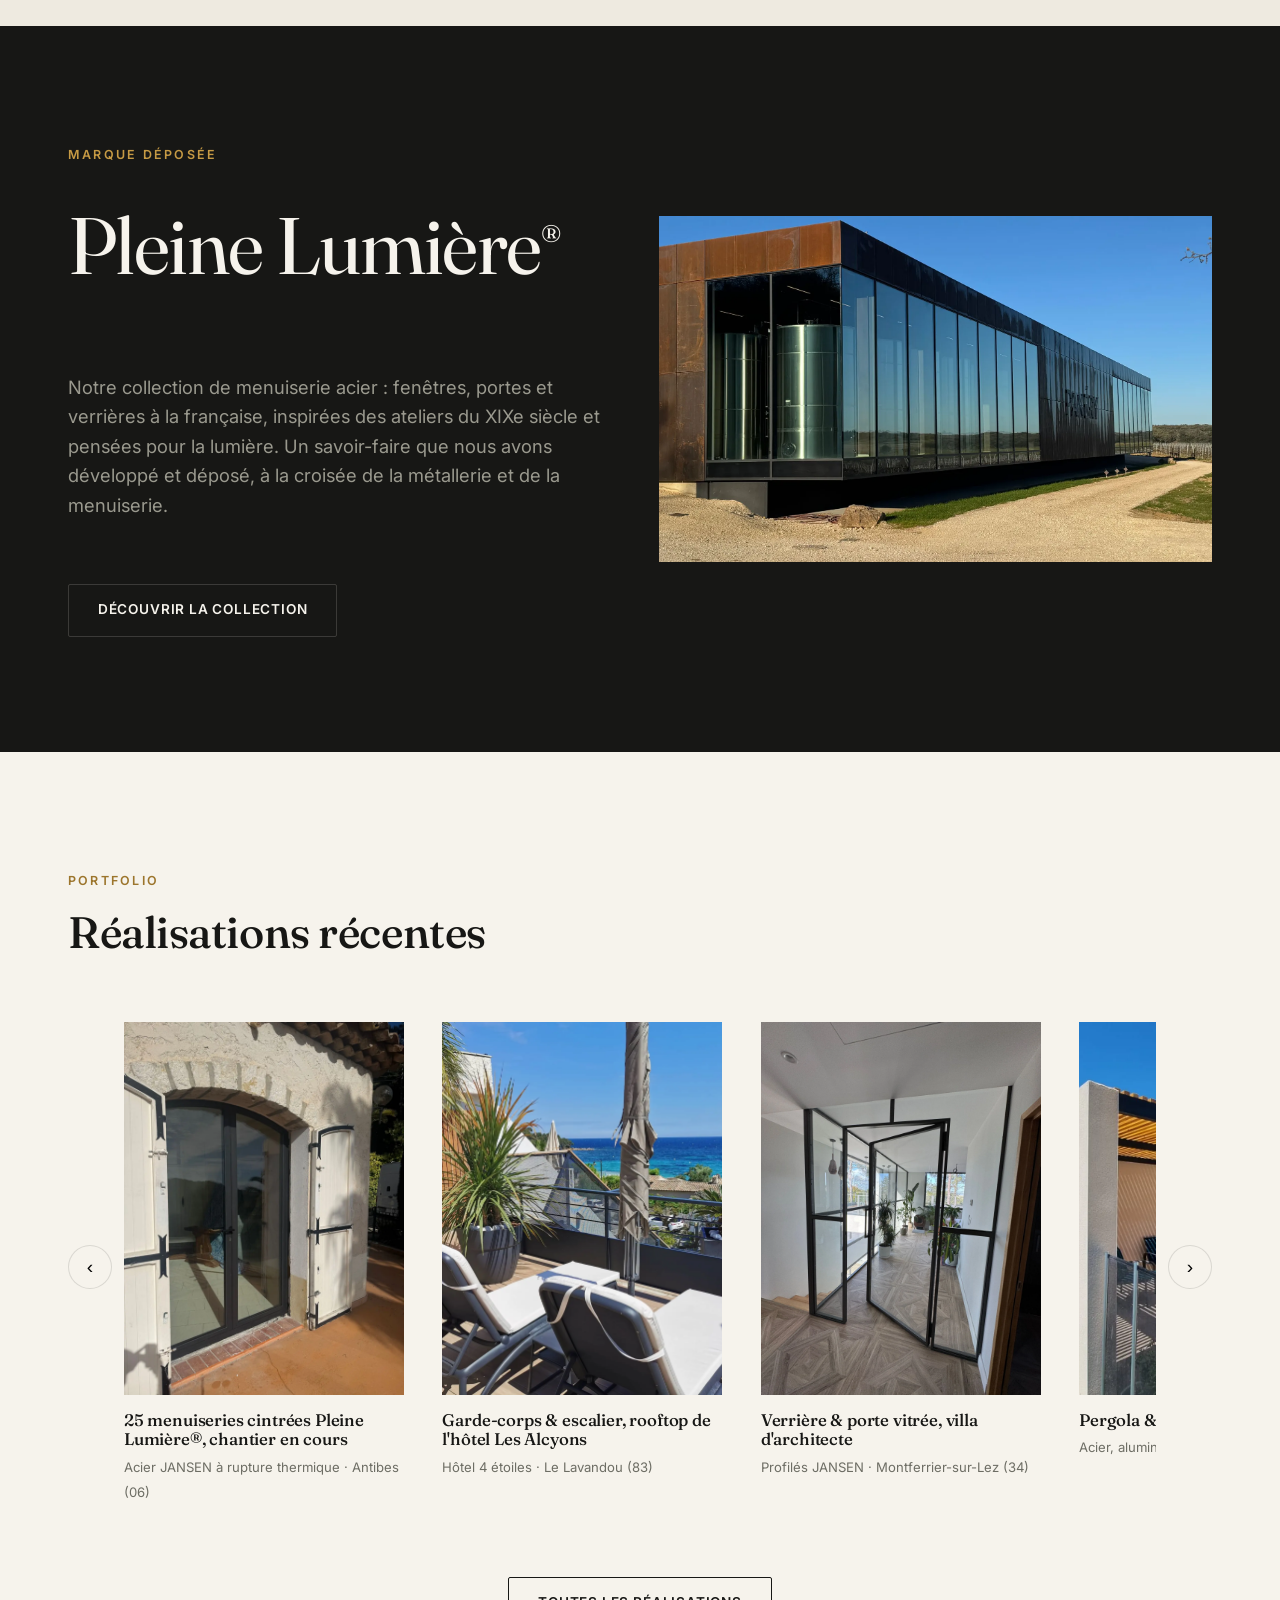
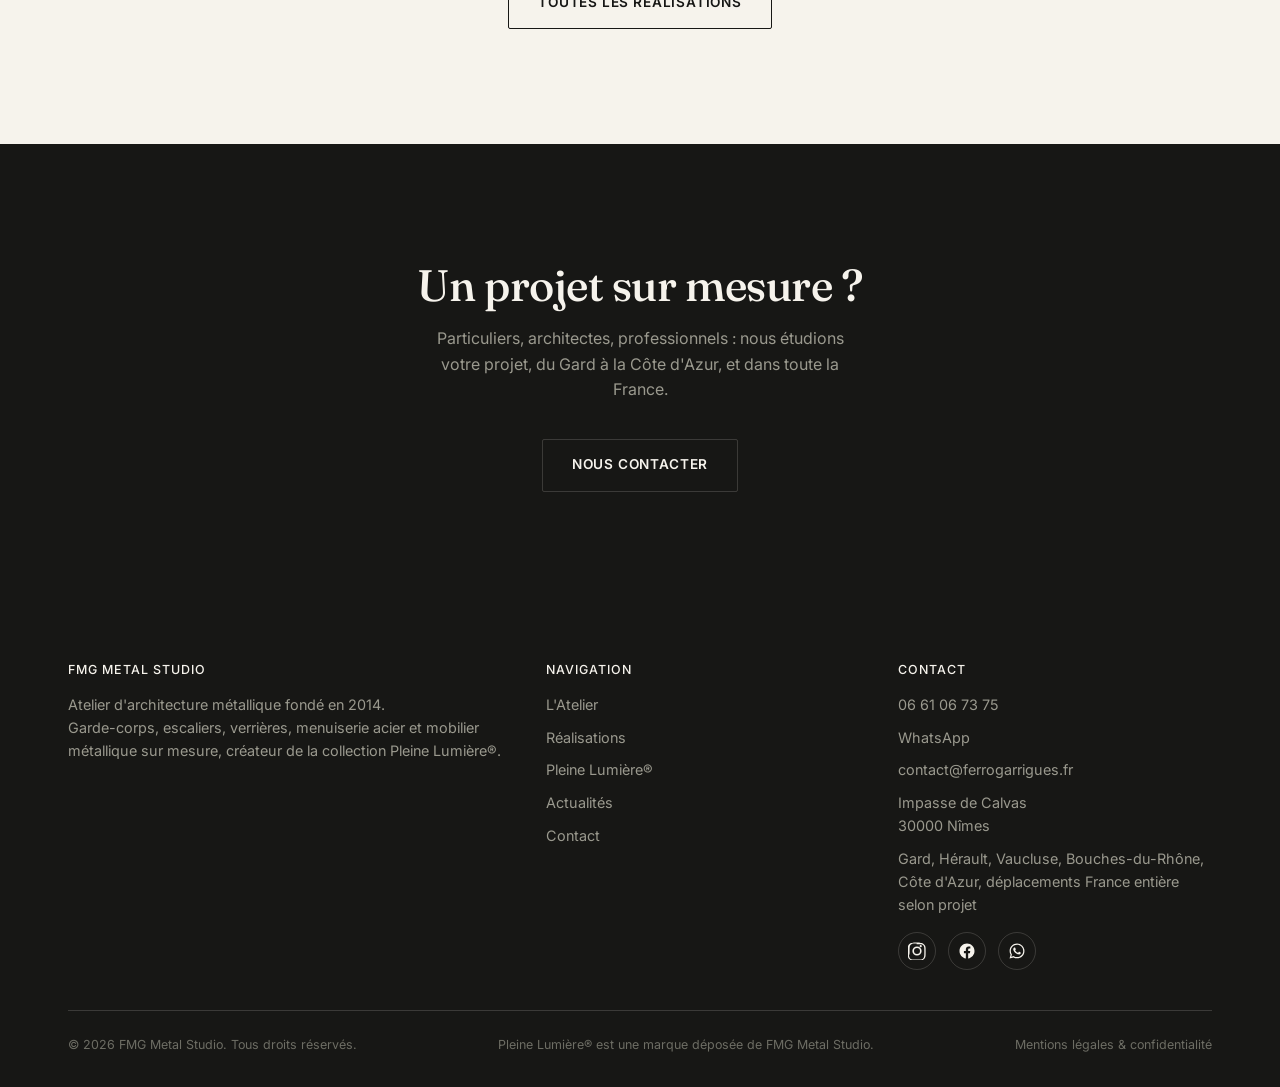
==== commit f0de2b78: "Ajoute Antibes et le rooftop Les Alcyons en tête du carrousel de l'accueil Co-Authored-By: Claude Op" ====
--- a/index.html
+++ b/index.html
@@ -202,6 +202,16 @@
       <div class="carousel">
         <button class="carousel-btn prev" aria-label="Réalisation précédente" data-carousel-prev>‹</button>
         <div class="carousel-track" id="home-carousel">
+          <a class="carousel-item" href="actualites.html">
+            <div class="ph ph-portrait"><img src="assets/img/antibes-menuiseries-cintrees-jansen-01.webp" alt="Porte-fenêtre cintrée en profilés acier JANSEN à rupture de pont thermique sous un arc en pierre, villa à Antibes" loading="lazy"></div>
+            <h3>25 menuiseries cintrées Pleine Lumière®, chantier en cours</h3>
+            <span class="meta">Acier JANSEN à rupture thermique · Antibes (06)</span>
+          </a>
+          <a class="carousel-item" href="rooftop-hotel-les-alcyons-le-lavandou.html">
+            <div class="ph ph-portrait"><img src="assets/img/rooftop-hotel-les-alcyons-le-lavandou-01.webp" alt="Transats sur le rooftop de l'hôtel Les Alcyons au Lavandou, garde-corps acier anthracite et vue sur la mer" loading="lazy"></div>
+            <h3>Garde-corps &amp; escalier, rooftop de l'hôtel Les Alcyons</h3>
+            <span class="meta">Hôtel 4 étoiles · Le Lavandou (83)</span>
+          </a>
           <a class="carousel-item" href="verriere-interieure-porte-vitree-montferrier-sur-lez.html">
             <div class="ph ph-portrait"><img src="assets/img/verriere-porte-vitree-jansen-montferrier-01.webp" alt="Verrière intérieure en profilés acier JANSEN avec porte entièrement vitrée, espace bureau d'une villa d'architecte, Montferrier-sur-Lez" loading="lazy"></div>
             <h3>Verrière &amp; porte vitrée, villa d'architecte</h3>
--- a/css/style.css
+++ b/css/style.css
@@ -869,6 +869,15 @@
 }
 
 .form-note { font-size: 0.82rem; color: var(--steel); margin-top: 0.75rem; }
+#contact-form { scroll-margin-top: 6rem; }
+.form-error {
+  margin-bottom: 1.4rem;
+  padding: 0.8rem 1rem;
+  border-left: 3px solid #b3261e;
+  background: var(--cream-2);
+  color: var(--charcoal);
+  font-size: 0.9rem;
+}
 
 /* ---------- Social ---------- */
 
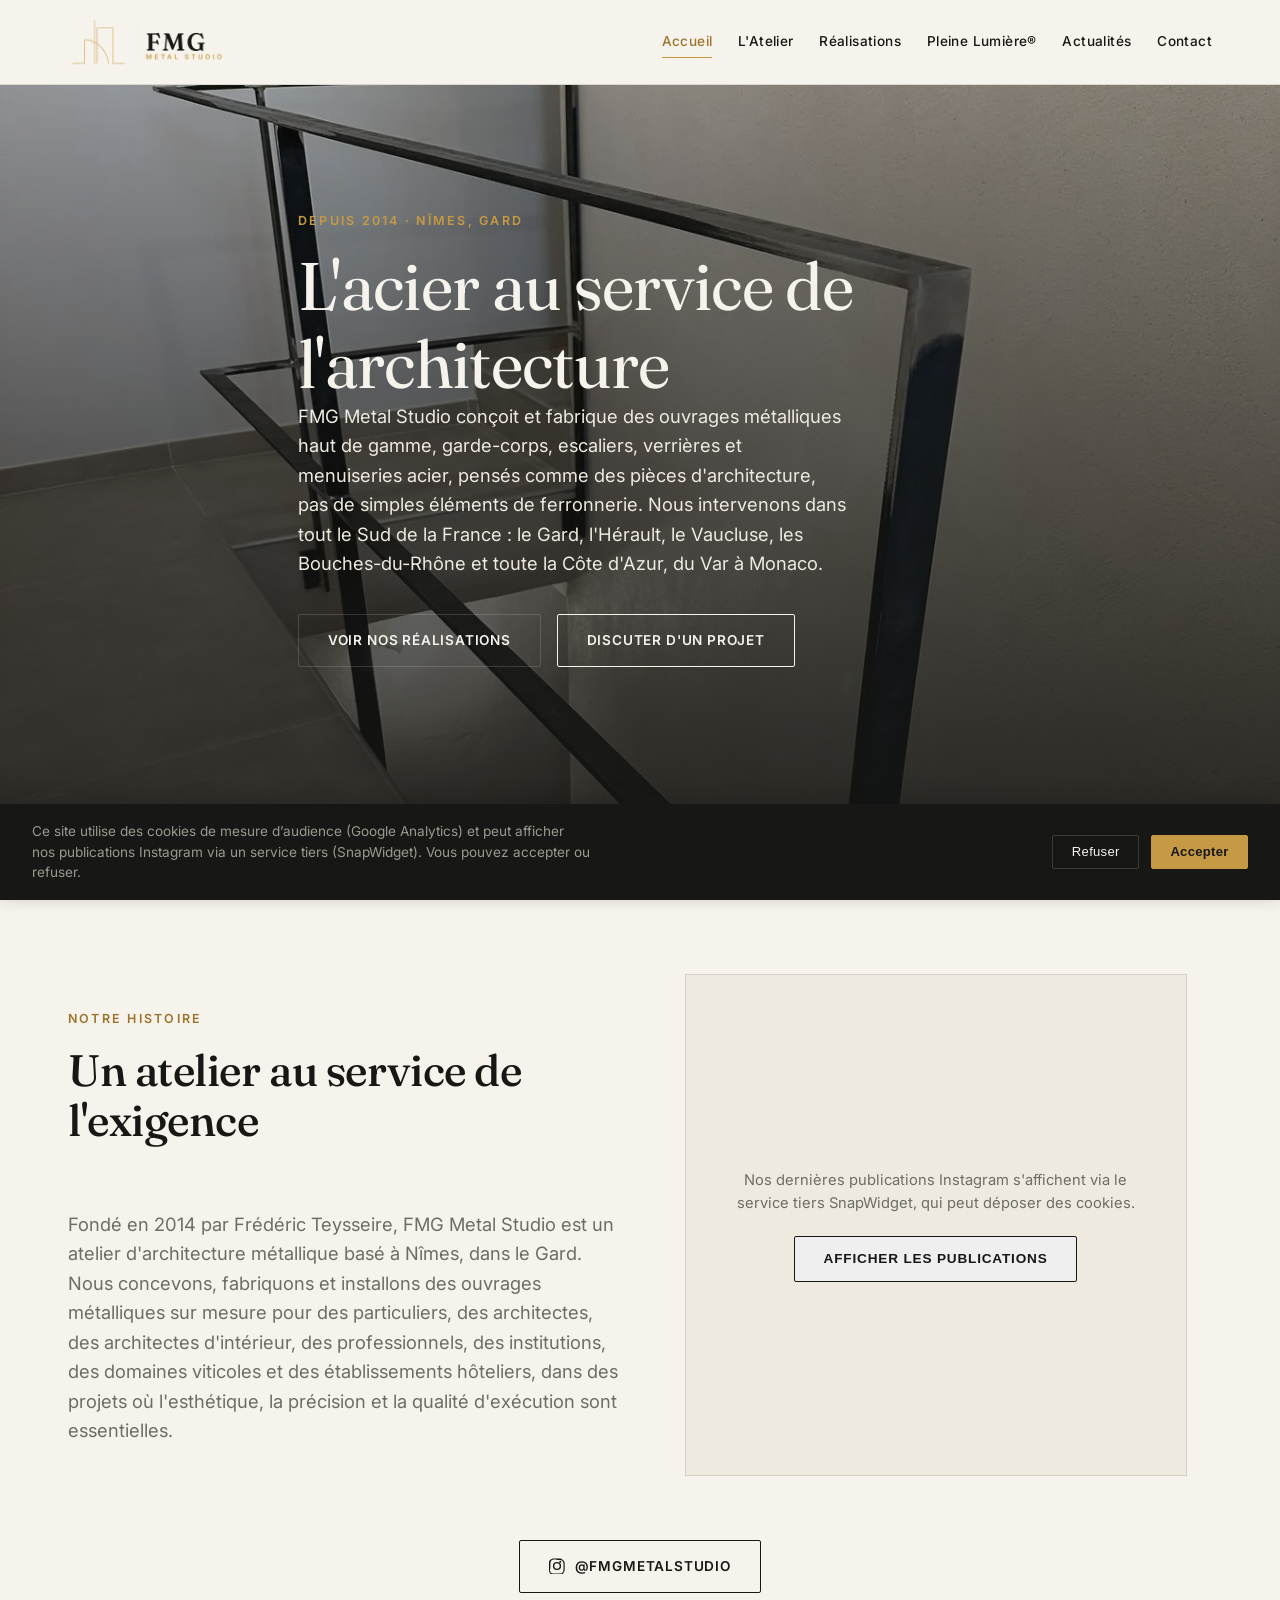
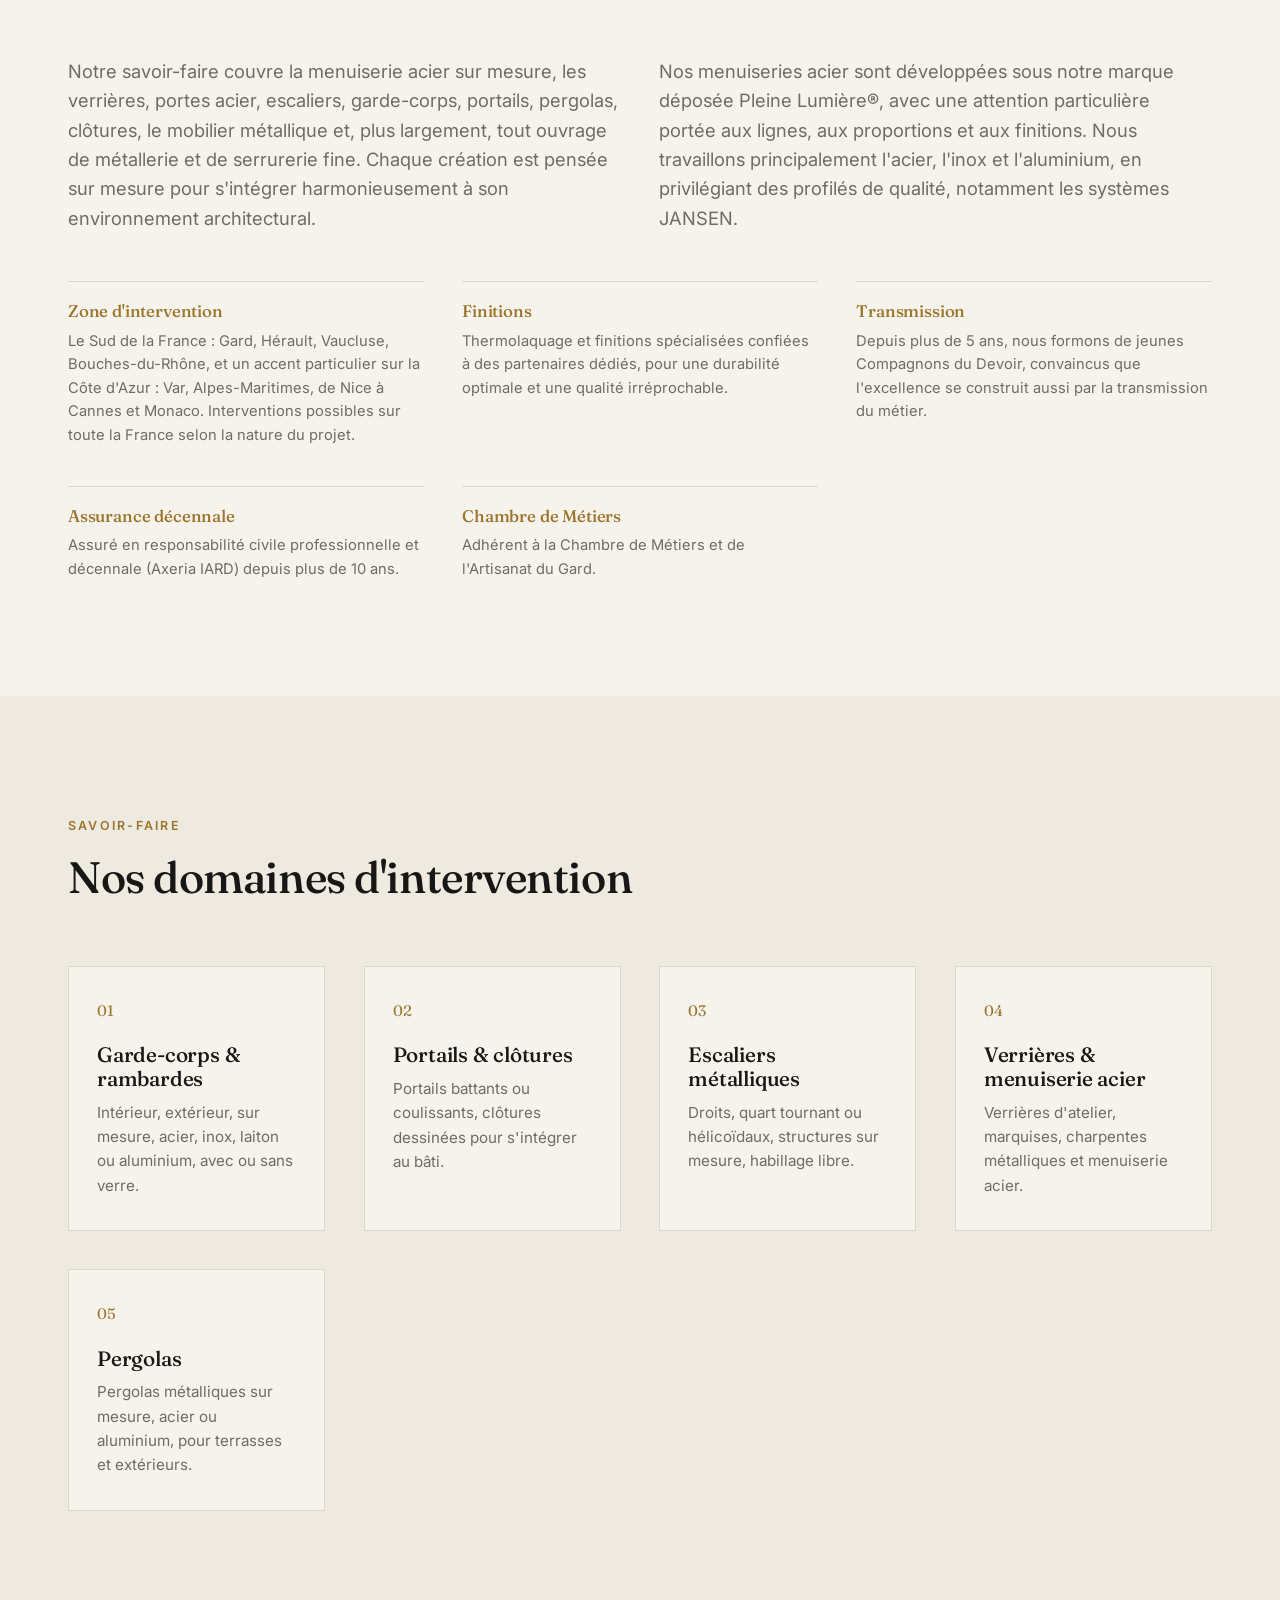
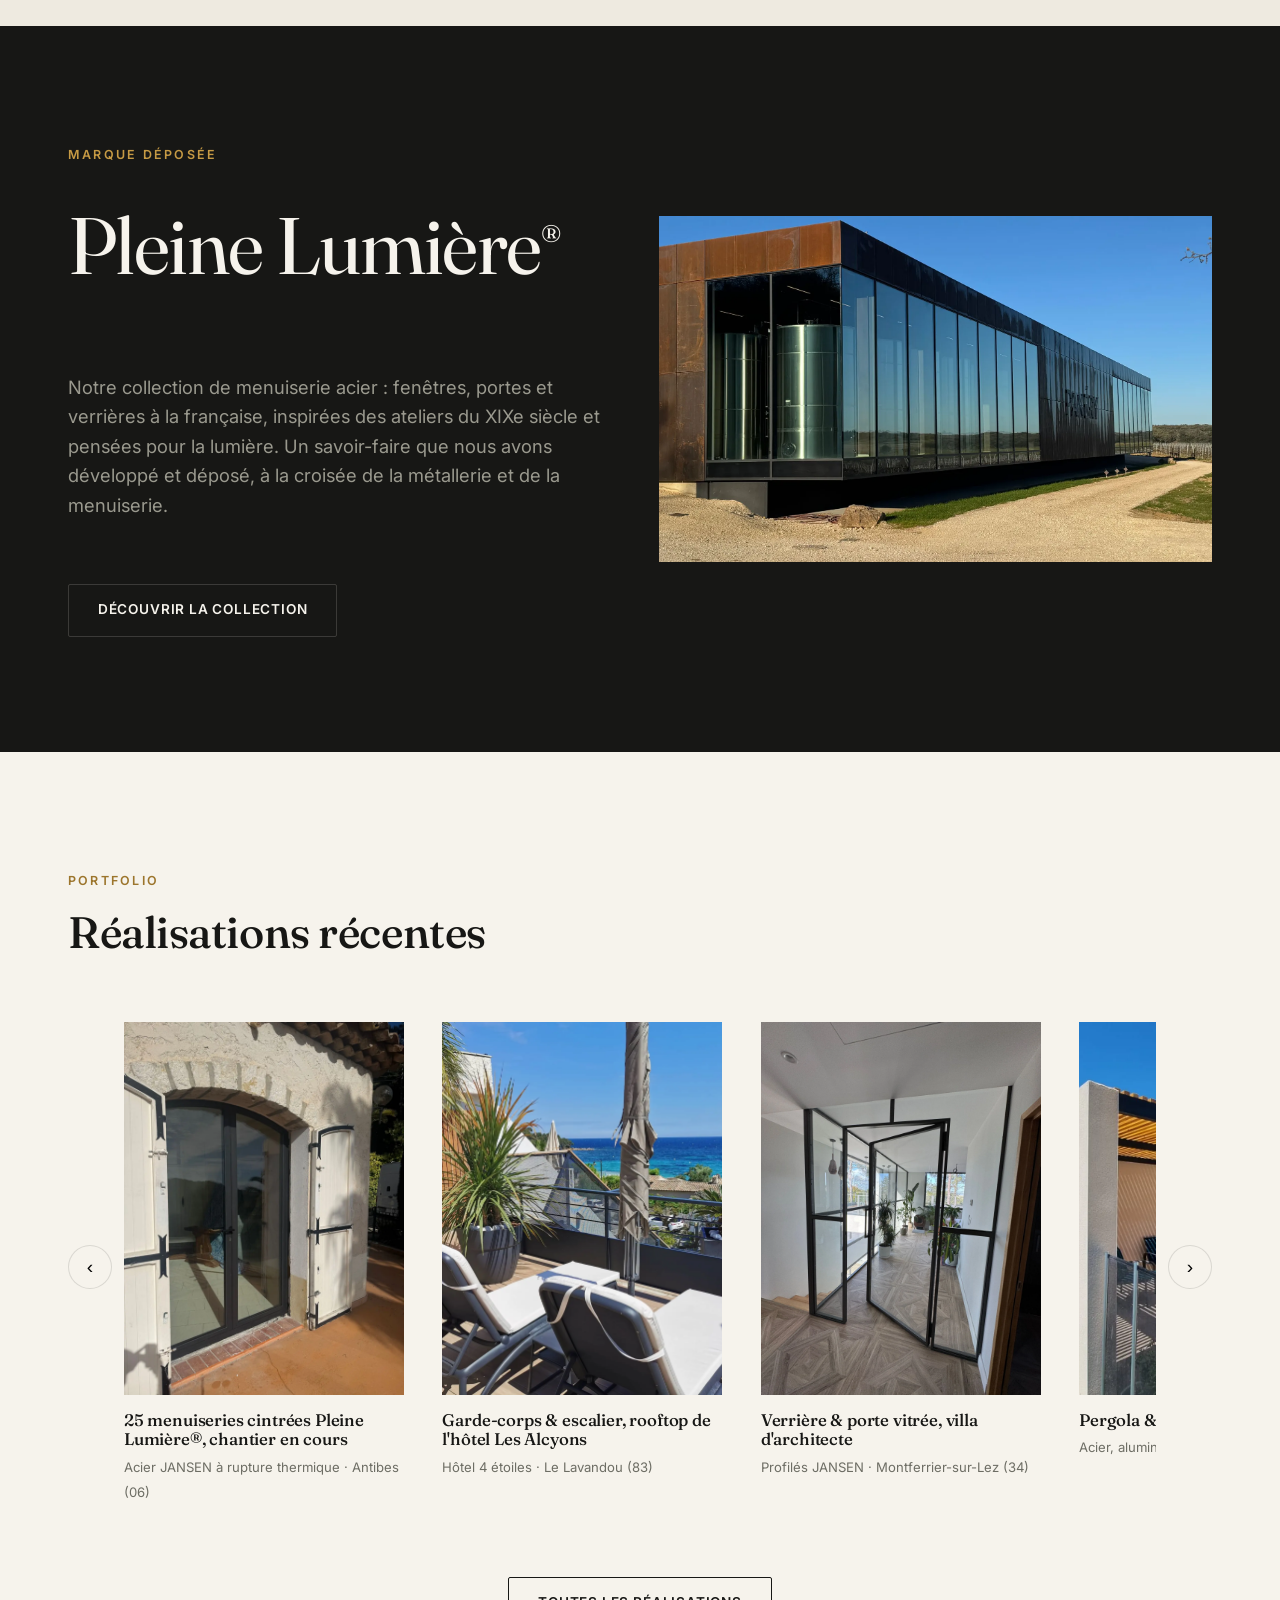
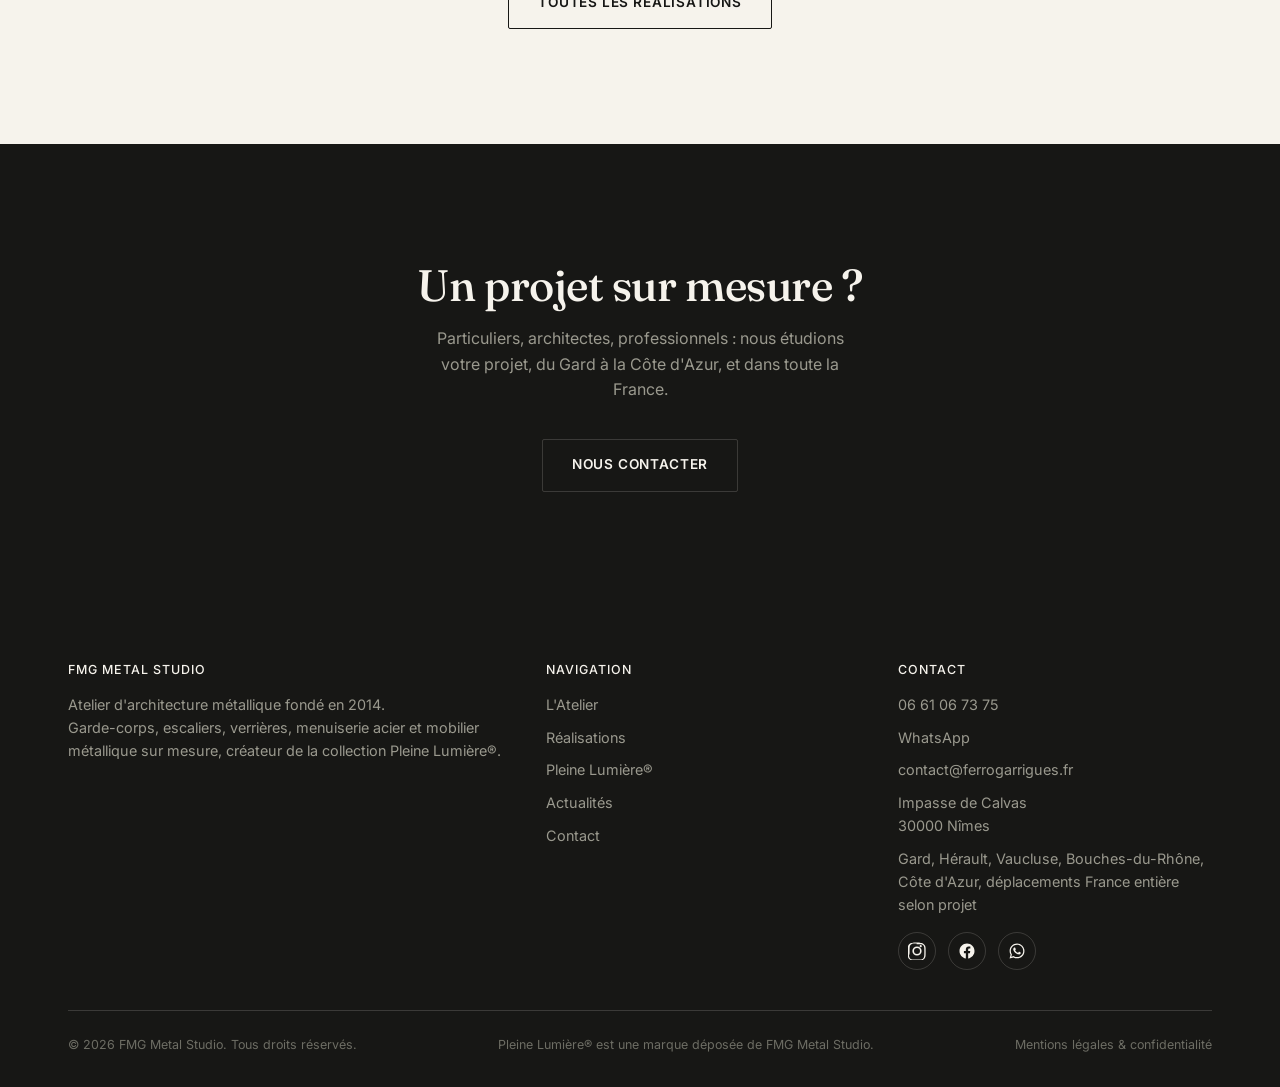
==== commit 3be32a55: "Charge le flux Instagram SnapWidget uniquement après consentement Le widget tiers se chargeait avant" ====
--- a/index.html
+++ b/index.html
@@ -96,8 +96,13 @@
           <h2>Un atelier au service de l'exigence</h2>
           <p class="lede mt-lg">Fondé en 2014 par Frédéric Teysseire, FMG Metal Studio est un atelier d'architecture métallique basé à Nîmes, dans le Gard. Nous concevons, fabriquons et installons des ouvrages métalliques sur mesure pour des particuliers, des architectes, des architectes d'intérieur, des professionnels, des institutions, des domaines viticoles et des établissements hôteliers, dans des projets où l'esthétique, la précision et la qualité d'exécution sont essentielles.</p>
         </div>
-        <div class="insta-embed">
-          <iframe src="https://snapwidget.com/embed/1129539" class="snapwidget-widget" allowtransparency="true" frameborder="0" scrolling="no" title="Publications Instagram de FMG Metal Studio" loading="lazy"></iframe>
+        <!-- Flux Instagram (service tiers SnapWidget) : chargé par js/consent.js uniquement après
+             acceptation des cookies ou clic du visiteur sur le bouton ci-dessous. -->
+        <div class="insta-embed" data-consent-embed="https://snapwidget.com/embed/1129539" data-consent-title="Publications Instagram de FMG Metal Studio">
+          <div class="insta-placeholder">
+            <p>Nos dernières publications Instagram s'affichent via le service tiers SnapWidget, qui peut déposer des cookies.</p>
+            <button type="button" class="btn btn-outline" data-consent-load>Afficher les publications</button>
+          </div>
         </div>
       </div>
       <p class="center mt-lg">
--- a/css/style.css
+++ b/css/style.css
@@ -926,6 +926,22 @@
   display: flex;
   justify-content: center;
 }
+.insta-placeholder {
+  width: 100%;
+  max-width: 502px;
+  aspect-ratio: 1 / 1;
+  display: flex;
+  flex-direction: column;
+  align-items: center;
+  justify-content: center;
+  gap: 1.25rem;
+  padding: 2rem;
+  text-align: center;
+  background: var(--cream-2);
+  border: 1px solid var(--line);
+  color: var(--steel);
+  font-size: 0.92rem;
+}
 .insta-embed iframe {
   display: block;
   width: 100%;
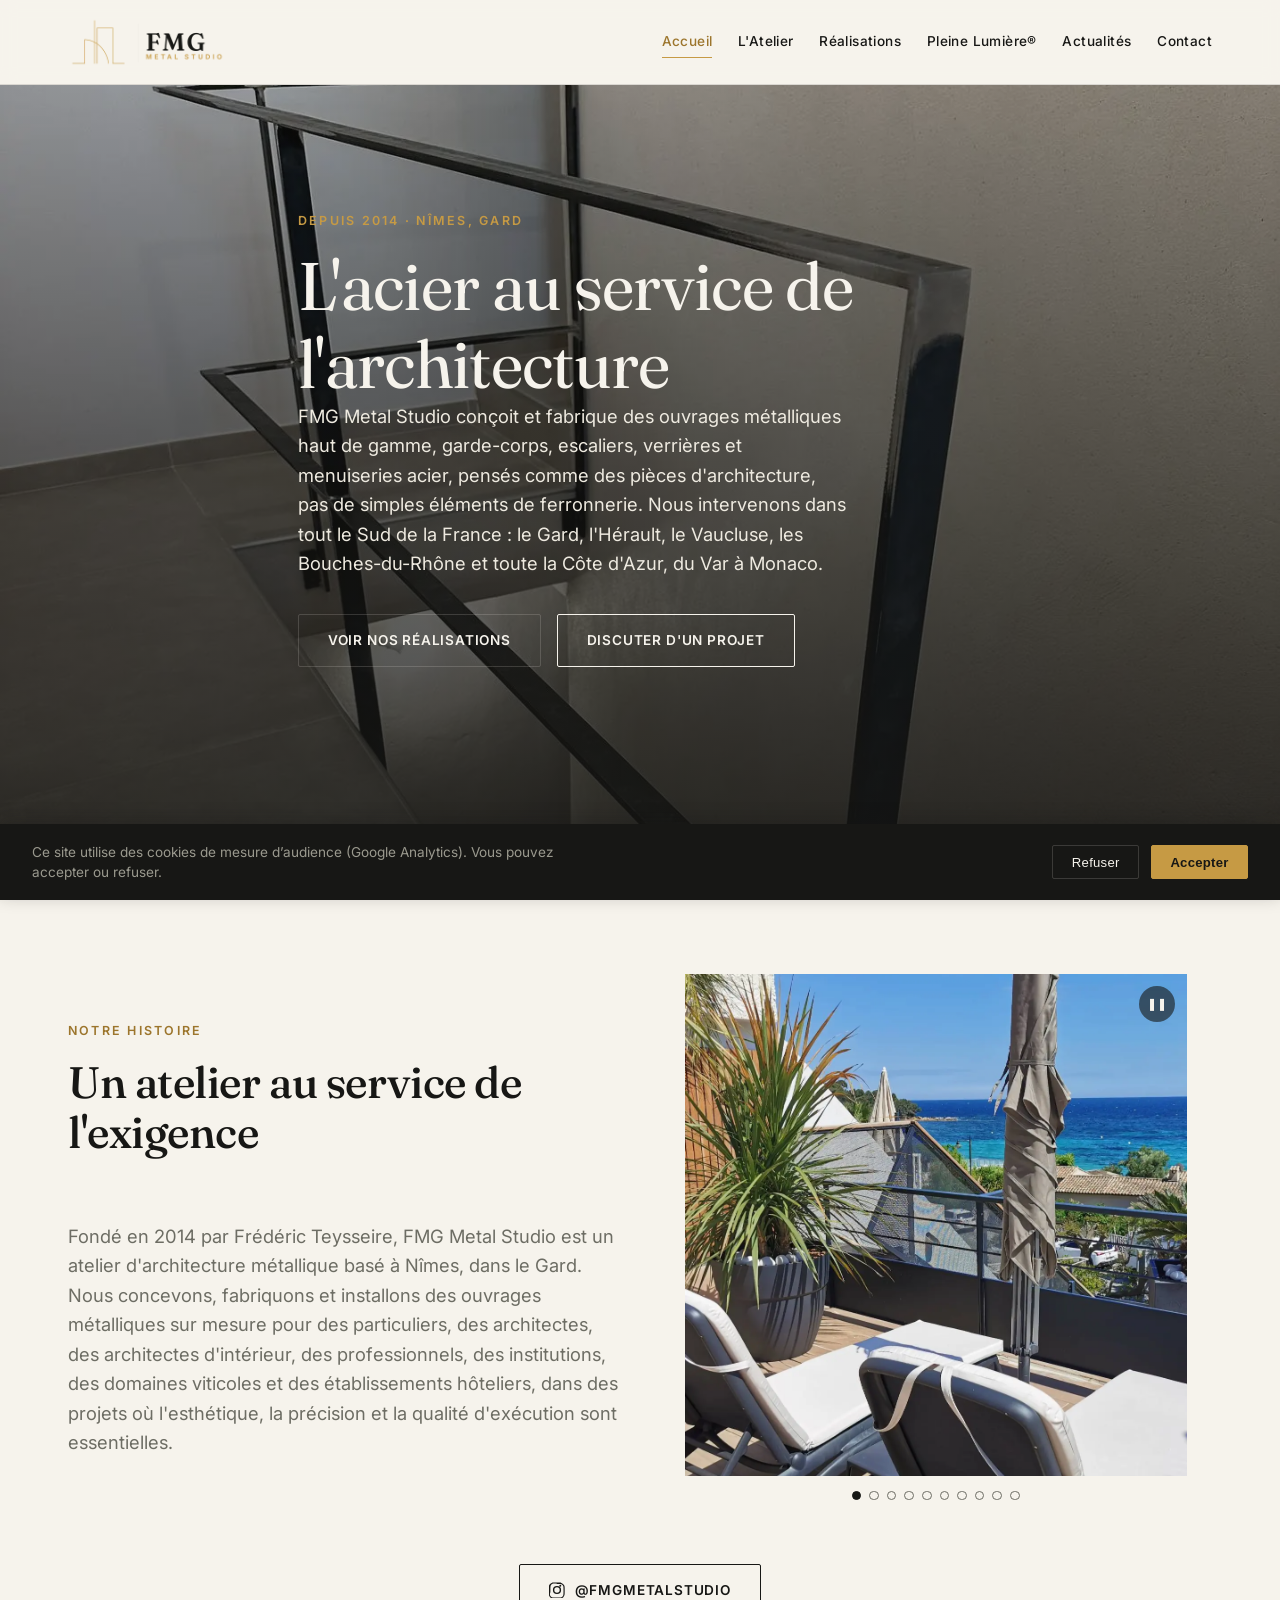
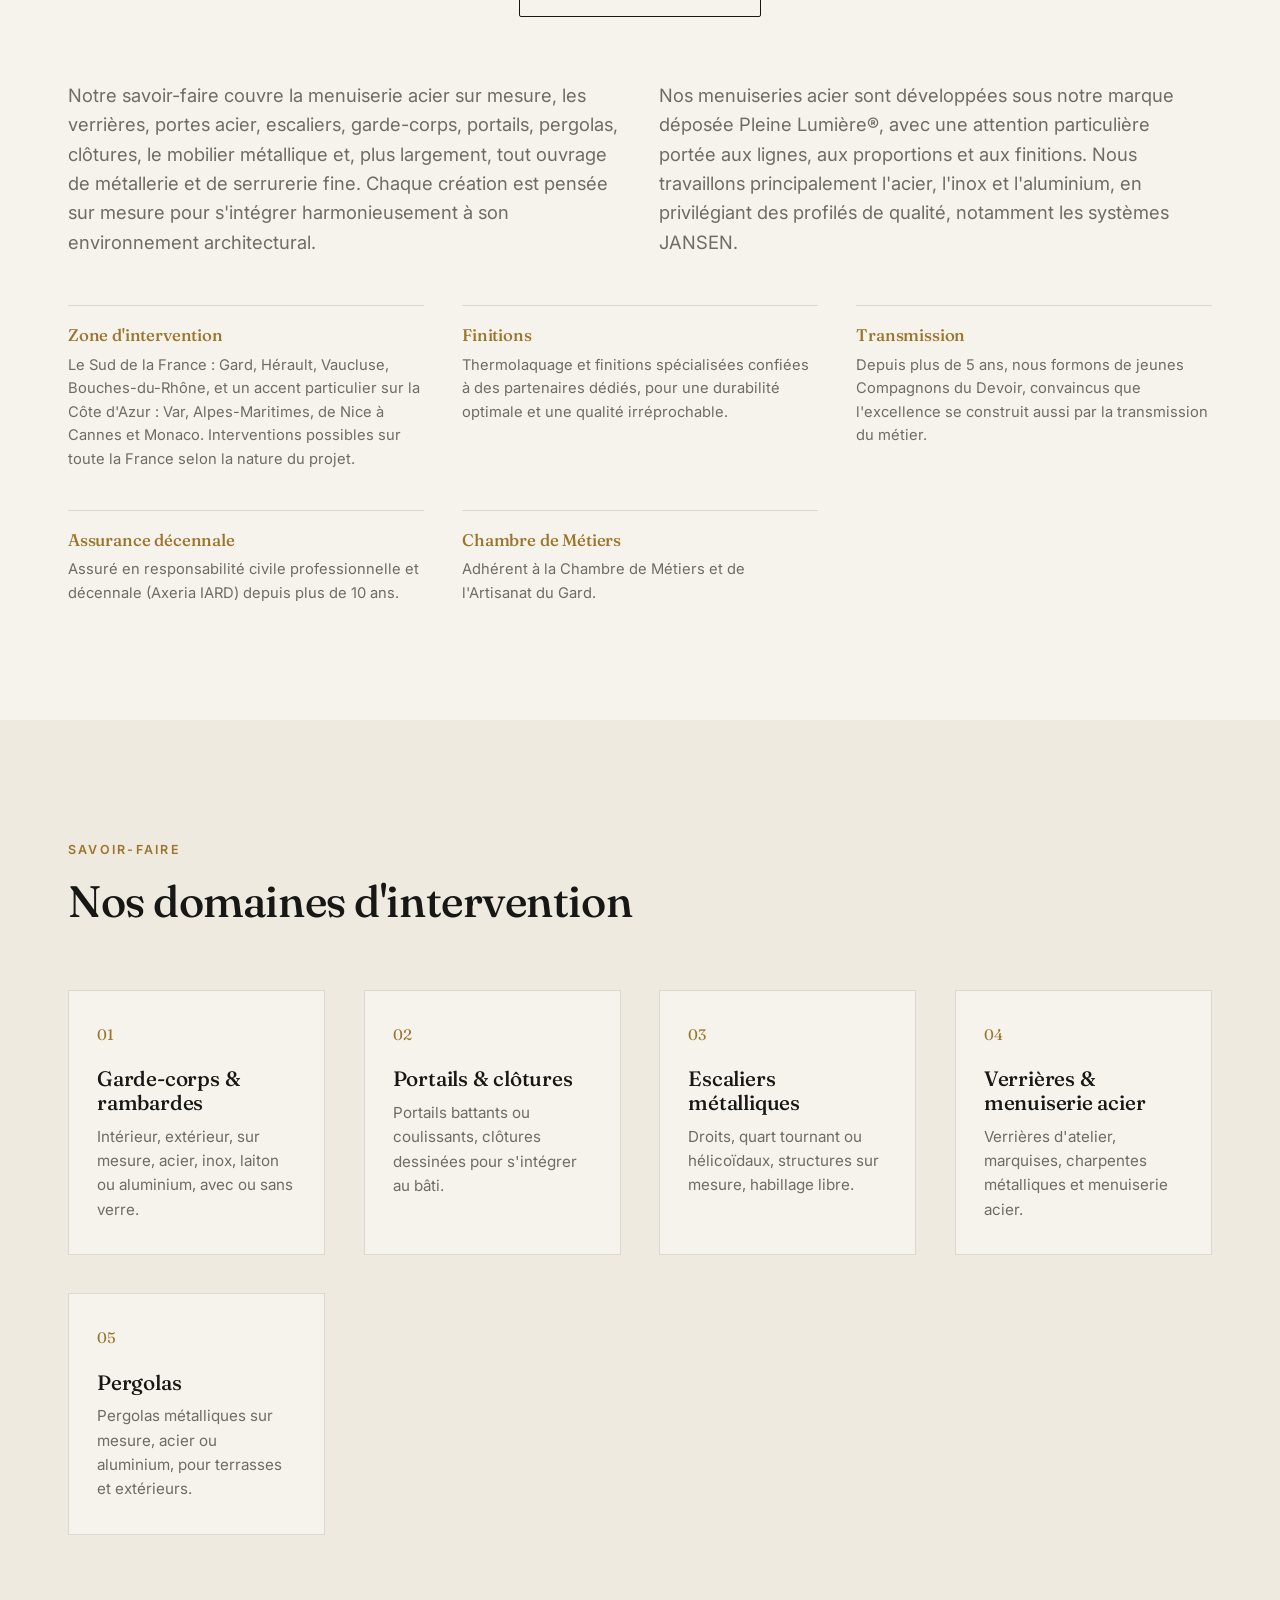
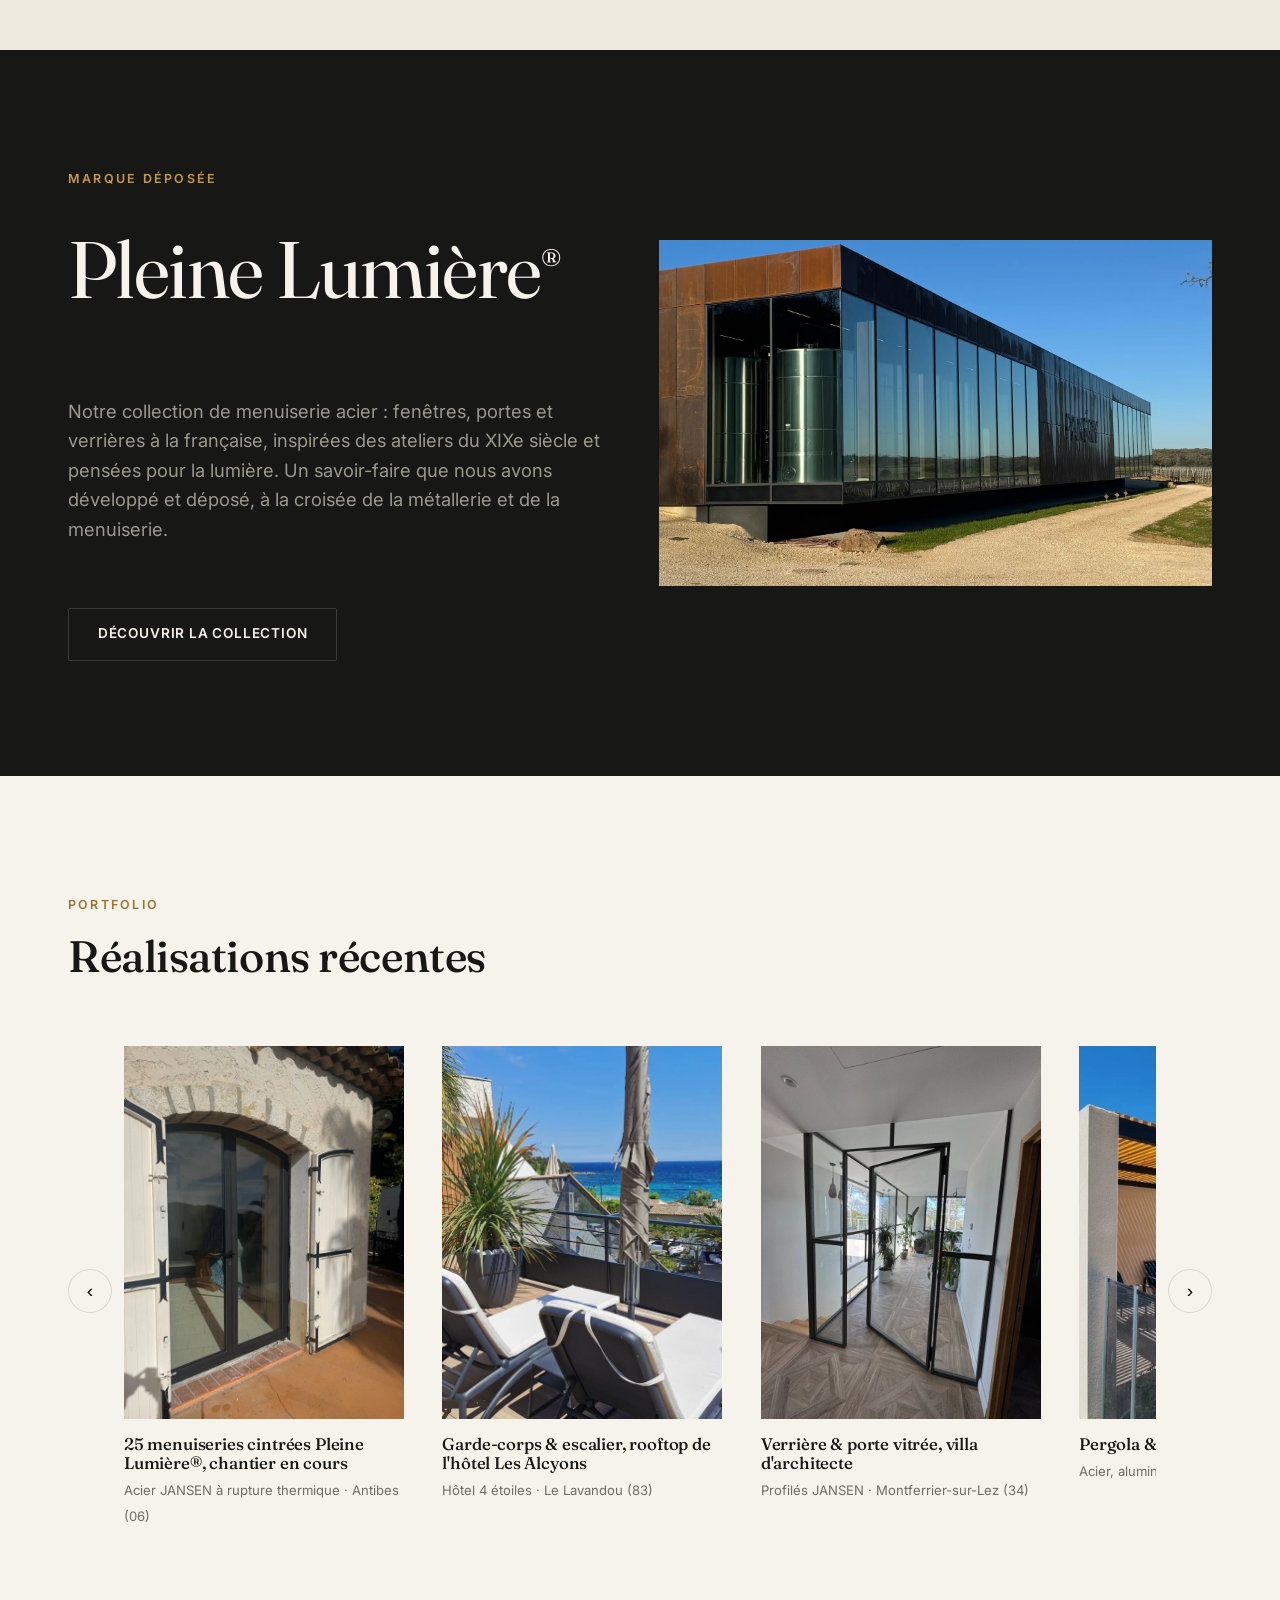
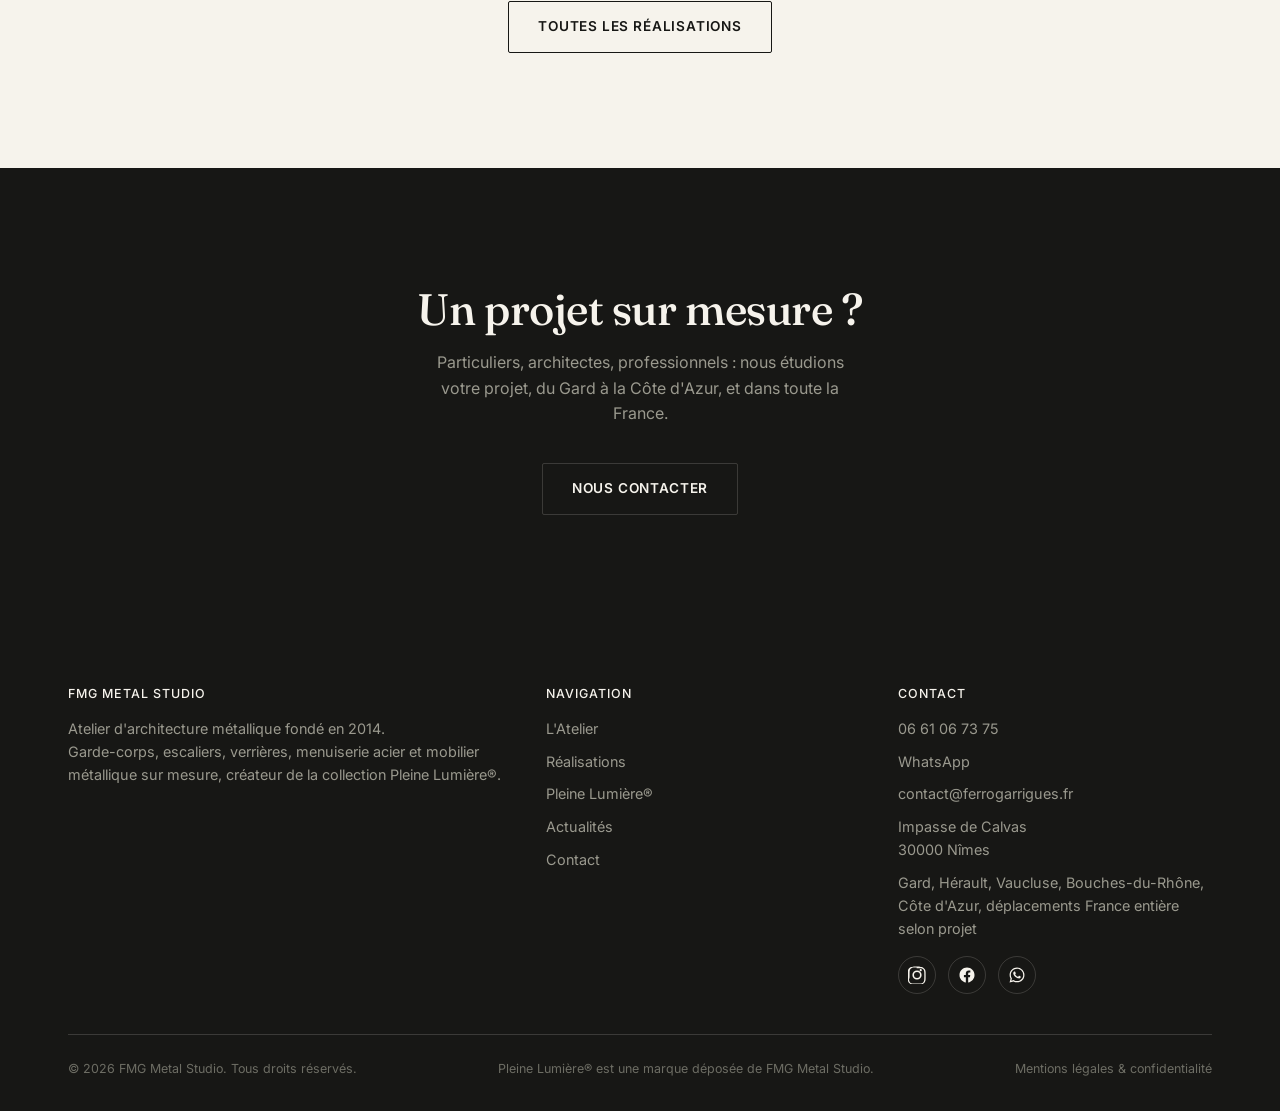
==== commit bb892a8f: "Remplace le flux Instagram SnapWidget par un diaporama photo automatique SnapWidget exige désormais " ====
--- a/index.html
+++ b/index.html
@@ -96,13 +96,28 @@
           <h2>Un atelier au service de l'exigence</h2>
           <p class="lede mt-lg">Fondé en 2014 par Frédéric Teysseire, FMG Metal Studio est un atelier d'architecture métallique basé à Nîmes, dans le Gard. Nous concevons, fabriquons et installons des ouvrages métalliques sur mesure pour des particuliers, des architectes, des architectes d'intérieur, des professionnels, des institutions, des domaines viticoles et des établissements hôteliers, dans des projets où l'esthétique, la précision et la qualité d'exécution sont essentielles.</p>
         </div>
-        <!-- Flux Instagram (service tiers SnapWidget) : chargé par js/consent.js uniquement après
-             acceptation des cookies ou clic du visiteur sur le bouton ci-dessous. -->
-        <div class="insta-embed" data-consent-embed="https://snapwidget.com/embed/1129539" data-consent-title="Publications Instagram de FMG Metal Studio">
-          <div class="insta-placeholder">
-            <p>Nos dernières publications Instagram s'affichent via le service tiers SnapWidget, qui peut déposer des cookies.</p>
-            <button type="button" class="btn btn-outline" data-consent-load>Afficher les publications</button>
+        <!--
+          Diaporama photo (remplace l'ancien flux Instagram SnapWidget) : défile automatiquement,
+          sans service tiers. Pour le mettre à jour : ajouter, retirer ou réordonner les lignes
+          <a class="slideshow-item">. Seule la 1re photo a src= et la classe is-active ; les suivantes
+          utilisent data-src= (chargées une par une par js/main.js, juste avant leur affichage).
+          Conseillé : 8 à 12 photos (au-delà, presque personne ne les voit défiler).
+        -->
+        <div class="slideshow" data-slideshow aria-roledescription="carrousel" aria-label="Quelques réalisations FMG Metal Studio">
+          <div class="slideshow-track">
+            <a class="slideshow-item is-active" href="rooftop-hotel-les-alcyons-le-lavandou.html"><img src="assets/img/rooftop-hotel-les-alcyons-le-lavandou-01.webp" alt="Transats sur le rooftop de l&#39;hôtel Les Alcyons au Lavandou, garde-corps acier anthracite et vue sur la mer"></a>
+            <a class="slideshow-item" href="actualites.html"><img data-src="assets/img/antibes-menuiseries-cintrees-jansen-01.webp" alt="Porte-fenêtre cintrée en profilés acier JANSEN à rupture de pont thermique sous un arc en pierre, villa à Antibes"></a>
+            <a class="slideshow-item" href="verriere-interieure-porte-vitree-montferrier-sur-lez.html"><img data-src="assets/img/verriere-porte-vitree-jansen-montferrier-01.webp" alt="Verrière intérieure en profilés acier JANSEN avec porte entièrement vitrée, espace bureau d'une villa d'architecte, Montferrier-sur-Lez"></a>
+            <a class="slideshow-item" href="realisations.html"><img data-src="assets/img/garde-corps-inox-lily-croixvalmer-02.webp" alt="Garde-corps inox, hôtel Lily of the Valley, design Philippe Starck, La Croix-Valmer"></a>
+            <a class="slideshow-item" href="pergola-claustra-pool-house-caveirac.html"><img data-src="assets/img/pergola-claustra-pool-house-caveirac-01.webp" alt="Pergola acier et claustra aluminium thermolaqués RAL 7016, claustra bois Douglas en couverture, pool house au bord de la piscine, Caveirac (Gard)"></a>
+            <a class="slideshow-item" href="realisations.html"><img data-src="assets/img/escalier-colimacon-montferrier-01.webp" alt="Escalier colimaçon habillé de claustra, villa d'architecte, Montferrier-sur-Lez"></a>
+            <a class="slideshow-item" href="menuiserie-kiosque-the-coffee-nimes.html"><img data-src="assets/img/the-coffee-nimes-menuiserie-kiosque-01.webp" alt="Menuiserie kiosque thermolaquée RAL 1011, ouvrant vitré relevé à l&#39;horizontale, café THE COFFEE à Nîmes"></a>
+            <a class="slideshow-item" href="pleine-lumiere.html"><img data-src="assets/img/pleine-lumiere-facade-panery-01.webp" alt="Façade en acier Corten et menuiserie acier Pleine Lumière, moulin oléicole du Domaine de Panery"></a>
+            <a class="slideshow-item" href="realisations.html"><img data-src="assets/img/portail-corten-nimes-01.webp" alt="Portail coulissant sur mesure en acier Corten, villa d'architecte à Nîmes (Gard)"></a>
+            <a class="slideshow-item" href="realisations.html"><img data-src="assets/img/pergolas-royalgreen-roquebrune-04.webp" alt="Vue d'ensemble des pergolas et de la piscine, résidence Royal Green, Var"></a>
           </div>
+          <button type="button" class="slideshow-pause" data-slideshow-pause aria-label="Mettre en pause le défilement">❚❚</button>
+          <div class="slideshow-dots" data-slideshow-dots></div>
         </div>
       </div>
       <p class="center mt-lg">
--- a/css/style.css
+++ b/css/style.css
@@ -920,34 +920,68 @@
 .social-follow strong { display: block; font-family: var(--font-display); font-size: 1.1rem; }
 .social-follow span { color: var(--steel); font-size: 0.92rem; }
 
-/* ---------- Instagram (fil en direct SnapWidget) ---------- */
-
-.insta-embed {
-  display: flex;
-  justify-content: center;
-}
-.insta-placeholder {
+/* ---------- Diaporama photo (accueil) ---------- */
+
+.slideshow {
+  position: relative;
   width: 100%;
   max-width: 502px;
+  margin: 0 auto;
+}
+.slideshow-track {
+  position: relative;
   aspect-ratio: 1 / 1;
-  display: flex;
-  flex-direction: column;
-  align-items: center;
+  overflow: hidden;
+  background: var(--cream-2);
+}
+.slideshow-item {
+  position: absolute;
+  inset: 0;
+  opacity: 0;
+  visibility: hidden;
+  transition: opacity 0.9s ease, visibility 0.9s;
+}
+.slideshow-item.is-active { opacity: 1; visibility: visible; }
+.slideshow-item img {
+  width: 100%;
+  height: 100%;
+  object-fit: cover;
+  display: block;
+}
+.slideshow-pause {
+  position: absolute;
+  top: 0.75rem;
+  right: 0.75rem;
+  width: 2.25rem;
+  height: 2.25rem;
+  border-radius: 50%;
+  border: none;
+  background: rgba(23, 23, 21, 0.6);
+  color: var(--cream);
+  font-size: 0.75rem;
+  cursor: pointer;
+}
+.slideshow-pause:hover, .slideshow-pause:focus-visible { background: var(--charcoal); }
+.slideshow-dots {
+  display: flex;
   justify-content: center;
-  gap: 1.25rem;
-  padding: 2rem;
-  text-align: center;
-  background: var(--cream-2);
-  border: 1px solid var(--line);
-  color: var(--steel);
-  font-size: 0.92rem;
-}
-.insta-embed iframe {
-  display: block;
-  width: 100%;
-  max-width: 502px;
-  aspect-ratio: 1 / 1;
-  border: none;
+  flex-wrap: wrap;
+  gap: 0.5rem;
+  margin-top: 0.9rem;
+}
+.slideshow-dots button {
+  width: 0.6rem;
+  height: 0.6rem;
+  padding: 0;
+  border-radius: 50%;
+  border: 1px solid var(--steel);
+  background: transparent;
+  cursor: pointer;
+}
+.slideshow-dots button[aria-current="true"] { background: var(--charcoal); border-color: var(--charcoal); }
+
+@media (prefers-reduced-motion: reduce) {
+  .slideshow-item { transition: none; }
 }
 
 /* ---------- Footer ---------- */
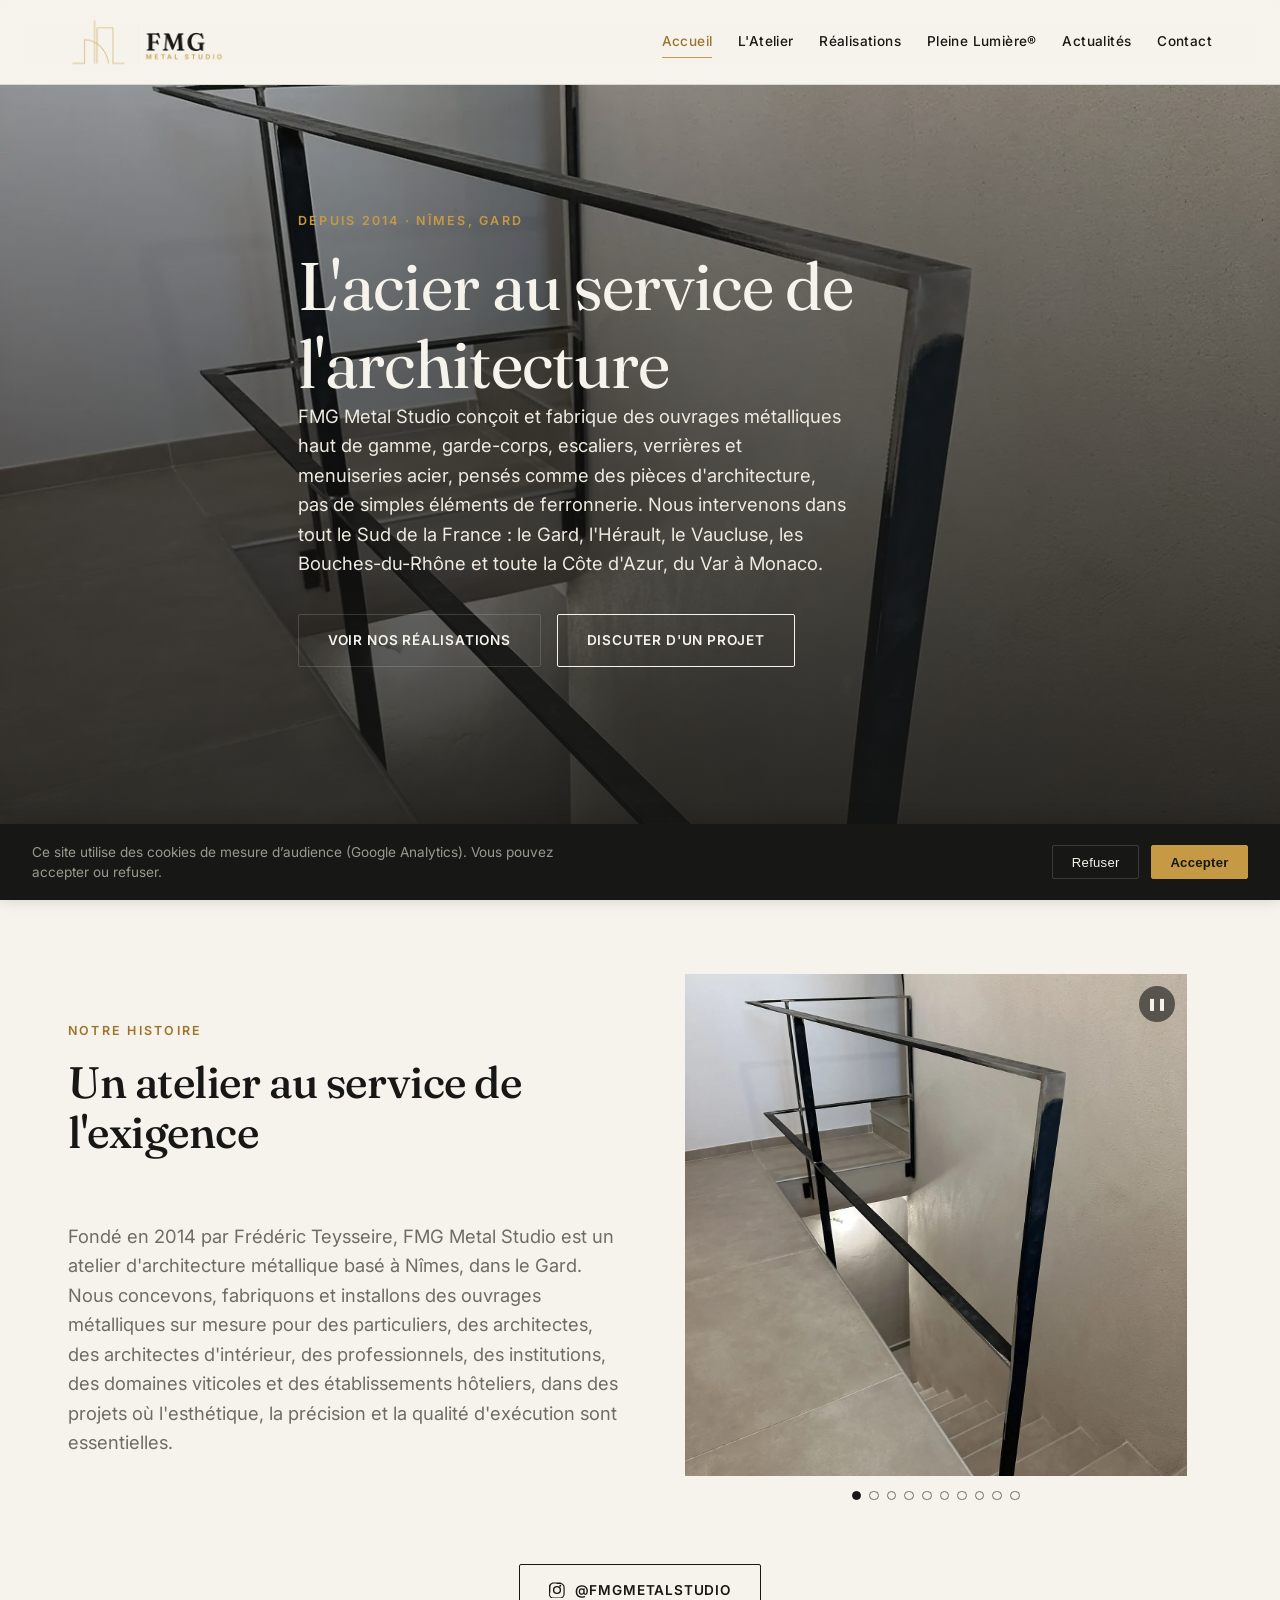
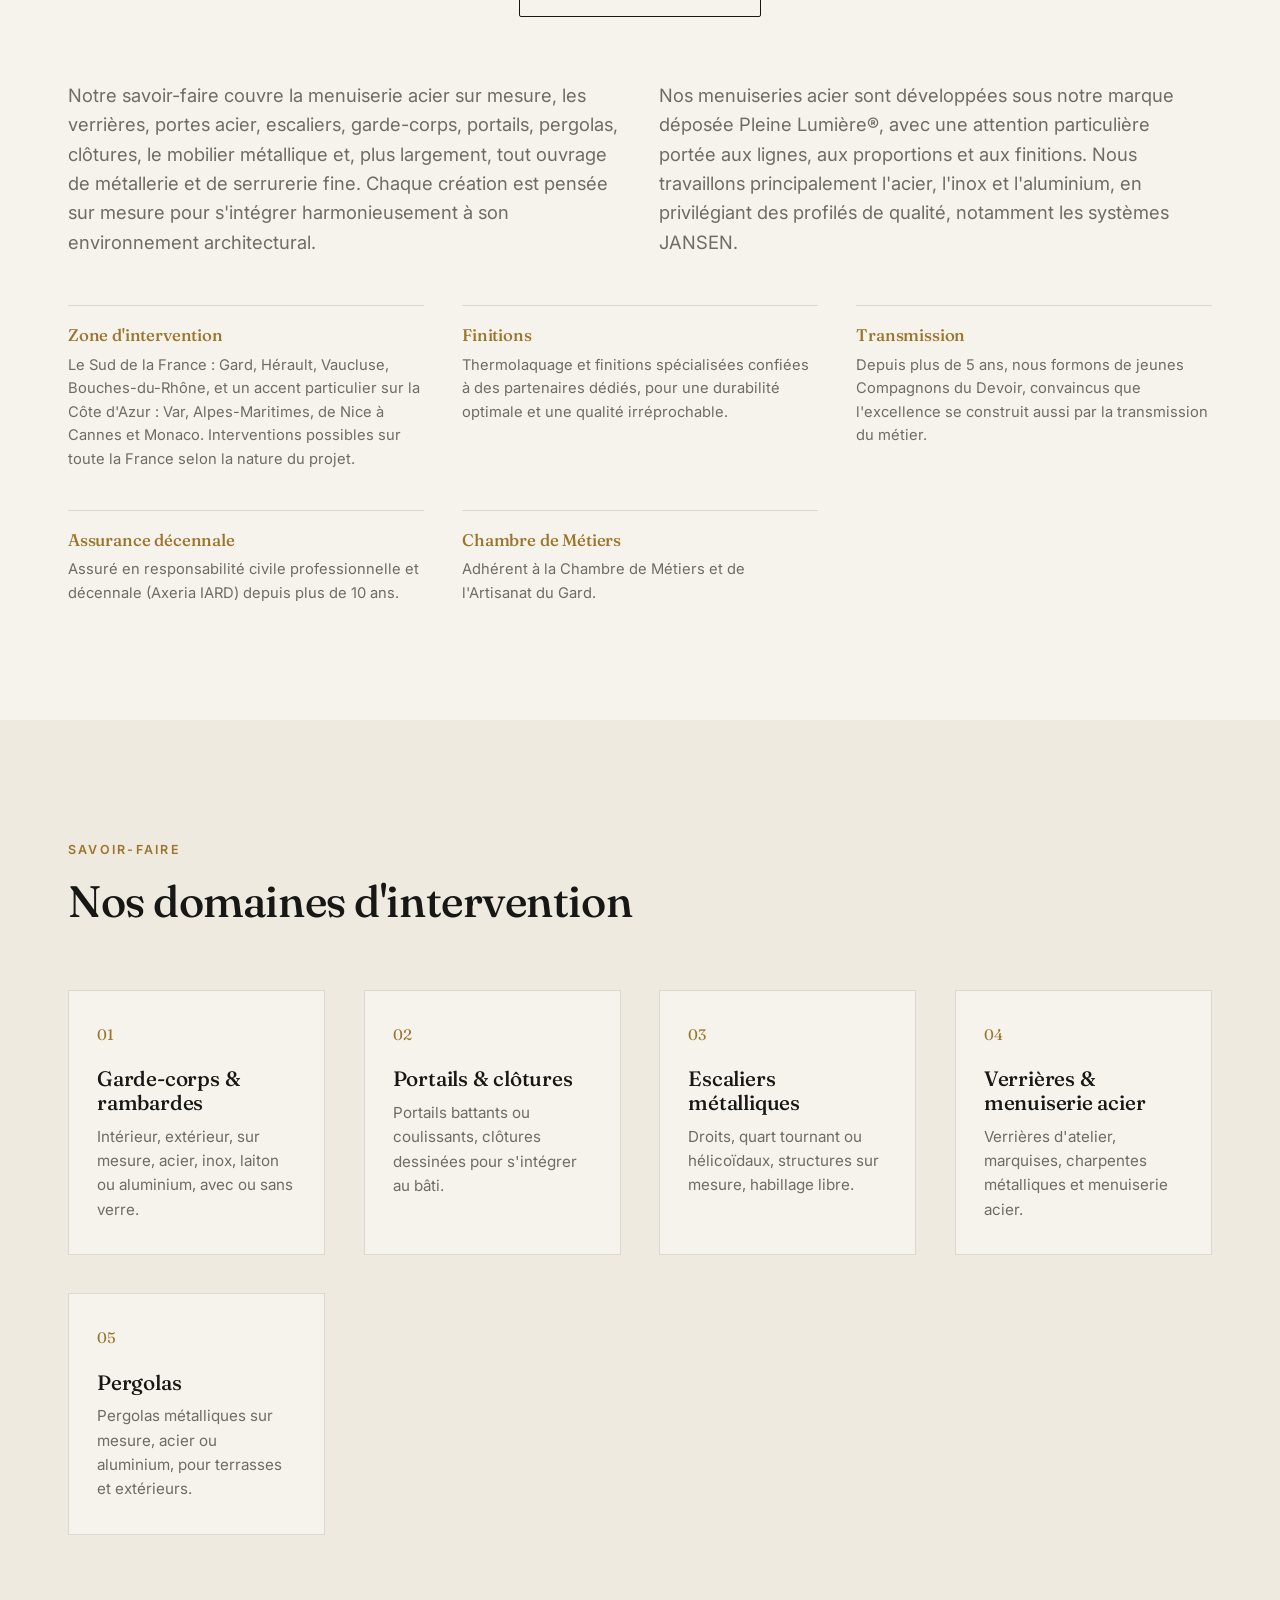
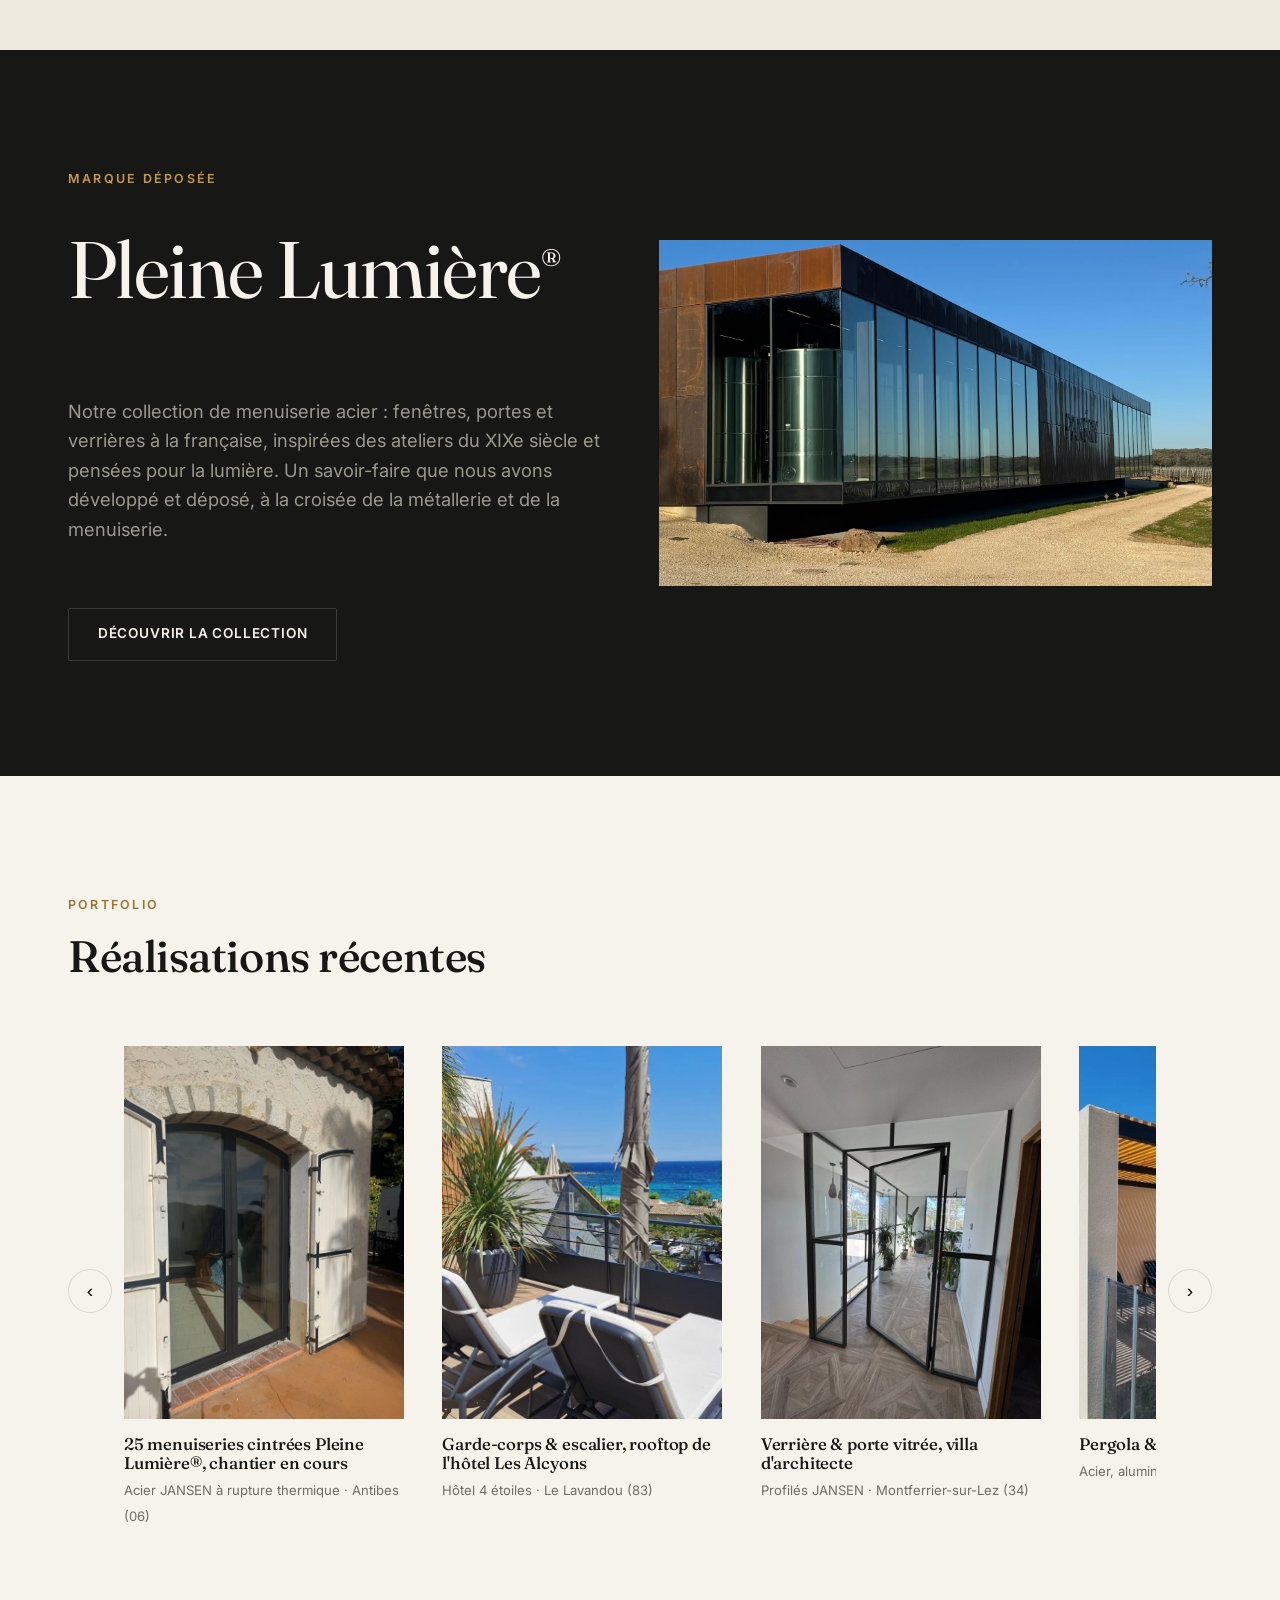
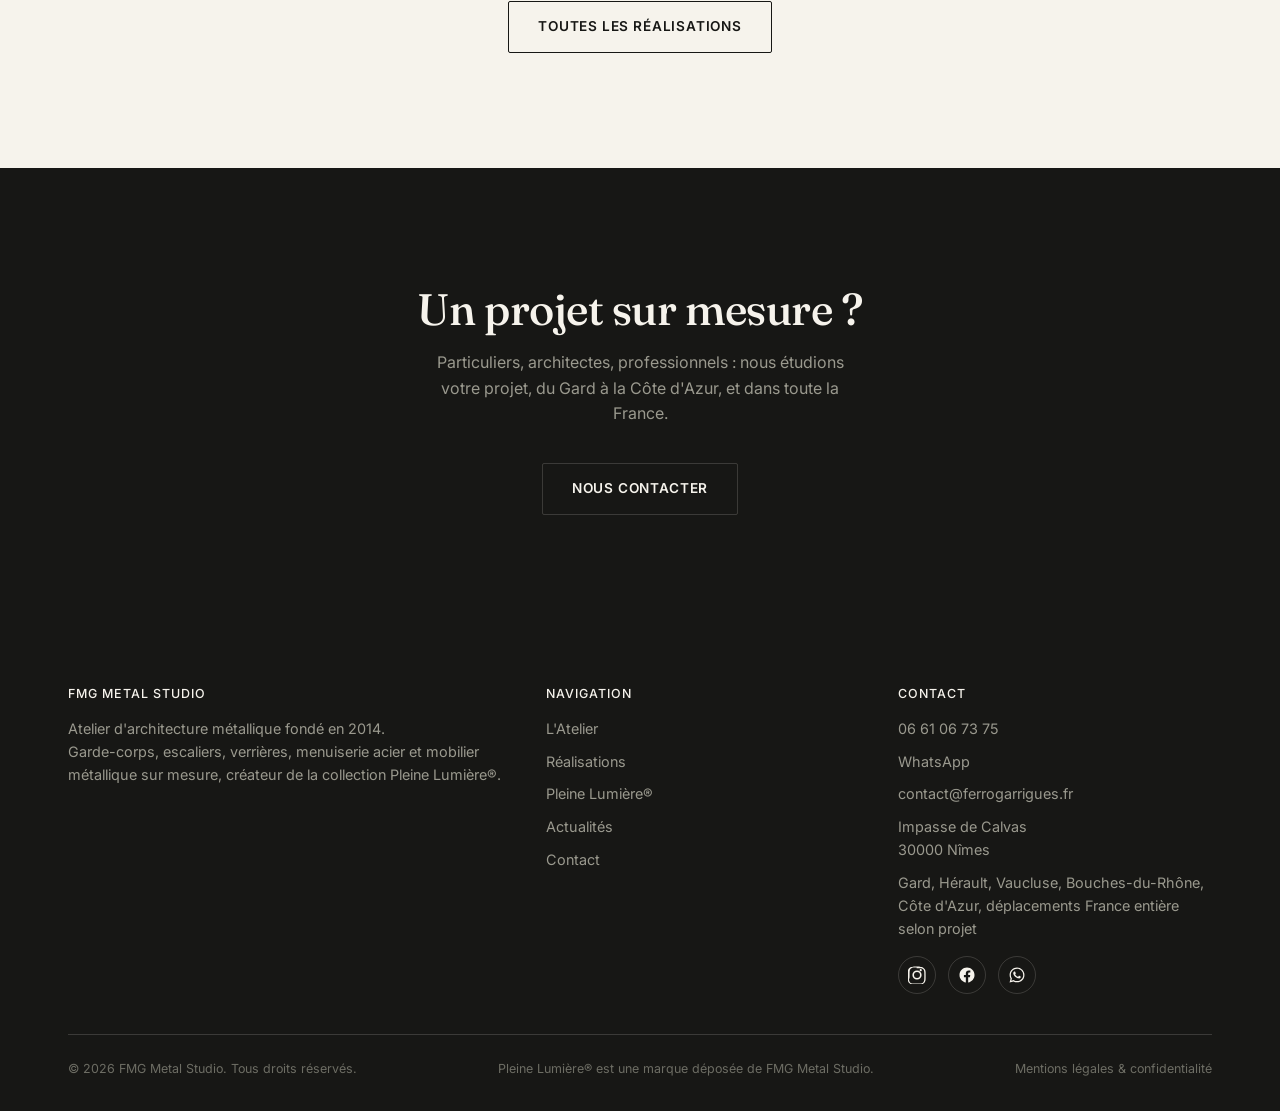
==== commit b1baec87: "Renouvelle chaque semaine les photos du diaporama de l'accueil Le diaporama puise désormais dans un " ====
--- a/index.html
+++ b/index.html
@@ -98,23 +98,56 @@
         </div>
         <!--
           Diaporama photo (remplace l'ancien flux Instagram SnapWidget) : défile automatiquement,
-          sans service tiers. Pour le mettre à jour : ajouter, retirer ou réordonner les lignes
-          <a class="slideshow-item">. Seule la 1re photo a src= et la classe is-active ; les suivantes
-          utilisent data-src= (chargées une par une par js/main.js, juste avant leur affichage).
-          Conseillé : 8 à 12 photos (au-delà, presque personne ne les voit défiler).
+          sans service tiers. Renouvellement automatique : la liste ci-dessous est un RÉSERVOIR ;
+          chaque semaine (le lundi), js/main.js en affiche 10 différentes, à tour de rôle, si bien que
+          toutes passent à l'accueil au fil des semaines. Pour le mettre à jour : ajouter (de préférence
+          en haut), retirer ou réordonner les lignes <a class="slideshow-item">, toujours avec data-src=.
         -->
-        <div class="slideshow" data-slideshow aria-roledescription="carrousel" aria-label="Quelques réalisations FMG Metal Studio">
+        <div class="slideshow" data-slideshow data-slideshow-per-week="10" aria-roledescription="carrousel" aria-label="Quelques réalisations FMG Metal Studio">
           <div class="slideshow-track">
-            <a class="slideshow-item is-active" href="rooftop-hotel-les-alcyons-le-lavandou.html"><img src="assets/img/rooftop-hotel-les-alcyons-le-lavandou-01.webp" alt="Transats sur le rooftop de l&#39;hôtel Les Alcyons au Lavandou, garde-corps acier anthracite et vue sur la mer"></a>
+            <noscript><a class="slideshow-item is-active" href="rooftop-hotel-les-alcyons-le-lavandou.html"><img src="assets/img/rooftop-hotel-les-alcyons-le-lavandou-01.webp" alt="Transats sur le rooftop de l&#39;hôtel Les Alcyons au Lavandou, garde-corps acier anthracite et vue sur la mer"></a></noscript>
+            <a class="slideshow-item" href="rooftop-hotel-les-alcyons-le-lavandou.html"><img data-src="assets/img/rooftop-hotel-les-alcyons-le-lavandou-01.webp" alt="Transats sur le rooftop de l&#39;hôtel Les Alcyons au Lavandou, garde-corps acier anthracite et vue sur la mer"></a>
             <a class="slideshow-item" href="actualites.html"><img data-src="assets/img/antibes-menuiseries-cintrees-jansen-01.webp" alt="Porte-fenêtre cintrée en profilés acier JANSEN à rupture de pont thermique sous un arc en pierre, villa à Antibes"></a>
             <a class="slideshow-item" href="verriere-interieure-porte-vitree-montferrier-sur-lez.html"><img data-src="assets/img/verriere-porte-vitree-jansen-montferrier-01.webp" alt="Verrière intérieure en profilés acier JANSEN avec porte entièrement vitrée, espace bureau d'une villa d'architecte, Montferrier-sur-Lez"></a>
+            <a class="slideshow-item" href="pergola-claustra-pool-house-caveirac.html"><img data-src="assets/img/pergola-claustra-pool-house-caveirac-01.webp" alt="Pergola acier et claustra aluminium thermolaqués RAL 7016, claustra bois Douglas en couverture, pool house au bord de la piscine, Caveirac (Gard)"></a>
+            <a class="slideshow-item" href="menuiserie-kiosque-the-coffee-nimes.html"><img data-src="assets/img/the-coffee-nimes-menuiserie-kiosque-02.webp" alt="Menuiserie kiosque sur mesure, ouvrant relevé formant auvent, café THE COFFEE, rue du Grand Couvent, Nîmes"></a>
+            <a class="slideshow-item" href="realisations.html"><img data-src="assets/img/garde-corps-mas-nages-01.webp" alt="Garde-corps d&#39;escalier extérieur en acier patiné à volutes, mas en rénovation, Nages (Gard)"></a>
+            <a class="slideshow-item" href="realisations.html"><img data-src="assets/img/pergola-garrigues-nimes-04.webp" alt="Pergola monumentale sur mesure, 9,5 mètres de portée, villa des Garrigues, Nîmes"></a>
+            <a class="slideshow-item" href="realisations.html"><img data-src="assets/img/moulin-panery-verriere-angle-finie-03.webp" alt="Verrière d'angle en acier, vue extérieure, moulin oléicole du Domaine de Panery, Pouzilhac"></a>
+            <a class="slideshow-item" href="realisations.html"><img data-src="assets/img/pergola-grange-montpellieraine-01.webp" alt="Pergola sur mesure en paillasson camarguais, terrasse et piscine, la Grange Montpellieraine, Montpellier"></a>
+            <a class="slideshow-item" href="realisations.html"><img data-src="assets/img/escalier-tournant-nimes-01.webp" alt="Escalier tournant sur mesure, villa d'architecte, Nîmes"></a>
+            <a class="slideshow-item" href="realisations.html"><img data-src="assets/img/pergola-paillasson-ilameena-sainttropez-01.webp" alt="Pergola sur mesure en paillasson camarguais, villa ILAMEENA, Saint-Tropez"></a>
+            <a class="slideshow-item" href="realisations.html"><img data-src="assets/img/escalier-saint-christol-01.webp" alt="Escalier architectural acier et bois sur mesure, vue d'ensemble, Saint-Christol"></a>
+            <a class="slideshow-item" href="realisations.html"><img data-src="assets/img/portail-coulissant-marseille-02.webp" alt="Vue d'ensemble du portail coulissant 4 x 2,6 m, Marseille"></a>
+            <a class="slideshow-item" href="realisations.html"><img data-src="assets/img/verriere-angle-montferrier-01.webp" alt="Verrière intérieure avec verres en angle, maison d'architecte, Montferrier-sur-Lez"></a>
+            <a class="slideshow-item" href="realisations.html"><img data-src="assets/img/portail-coulissant-montfrin-02.webp" alt="Portail coulissant sur mesure, motif à caissons, teinte rouille, Montfrin"></a>
+            <a class="slideshow-item" href="realisations.html"><img data-src="assets/img/escalier-colimacon-montferrier-01.webp" alt="Escalier colimaçon habillé de claustra, villa d'architecte, Montferrier-sur-Lez"></a>
+            <a class="slideshow-item" href="realisations.html"><img data-src="assets/img/pergola-paillasson-sainttropez-02.webp" alt="Pergola sur mesure et piscine, villa d'exception, Saint-Tropez"></a>
+            <a class="slideshow-item" href="realisations.html"><img data-src="assets/img/gardecorps-vitre-mezzanine-nimes-01.webp" alt="Garde-corps vitré sur mezzanine, profils JANSEN, maison de ville rénovée, Nîmes"></a>
+            <a class="slideshow-item" href="realisations.html"><img data-src="assets/img/mezzanine-escalier-lecques-01.webp" alt="Escalier quart tournant acier et bois sous mezzanine, Lecques"></a>
+            <a class="slideshow-item" href="realisations.html"><img data-src="assets/img/porte-pivot-marseille-01.webp" alt="Porte sur pivot isolée sur mesure, maison d'architecte, Marseille"></a>
+            <a class="slideshow-item" href="realisations.html"><img data-src="assets/img/mezzanine-avignon-03.webp" alt="Escalier métallique et garde-corps de mezzanine, Avignon intra-muros"></a>
+            <a class="slideshow-item" href="realisations.html"><img data-src="assets/img/pergola-gardecorps-stmartindelondres-03.webp" alt="Pergola métallique sur deux niveaux, thermolaquage brun rouille, Saint-Martin-de-Londres"></a>
+            <a class="slideshow-item" href="realisations.html"><img data-src="assets/img/carport-rochefortdugard-03.webp" alt="Carport sur mesure en acier, structure grande portée, Rochefort-du-Gard"></a>
+            <a class="slideshow-item" href="realisations.html"><img data-src="assets/img/pied-table-montferrier-02.webp" alt="Pied de table sur mesure en acier, villa d'architecte, Montferrier-sur-Lez"></a>
             <a class="slideshow-item" href="realisations.html"><img data-src="assets/img/garde-corps-inox-lily-croixvalmer-02.webp" alt="Garde-corps inox, hôtel Lily of the Valley, design Philippe Starck, La Croix-Valmer"></a>
-            <a class="slideshow-item" href="pergola-claustra-pool-house-caveirac.html"><img data-src="assets/img/pergola-claustra-pool-house-caveirac-01.webp" alt="Pergola acier et claustra aluminium thermolaqués RAL 7016, claustra bois Douglas en couverture, pool house au bord de la piscine, Caveirac (Gard)"></a>
-            <a class="slideshow-item" href="realisations.html"><img data-src="assets/img/escalier-colimacon-montferrier-01.webp" alt="Escalier colimaçon habillé de claustra, villa d'architecte, Montferrier-sur-Lez"></a>
-            <a class="slideshow-item" href="menuiserie-kiosque-the-coffee-nimes.html"><img data-src="assets/img/the-coffee-nimes-menuiserie-kiosque-01.webp" alt="Menuiserie kiosque thermolaquée RAL 1011, ouvrant vitré relevé à l&#39;horizontale, café THE COFFEE à Nîmes"></a>
-            <a class="slideshow-item" href="pleine-lumiere.html"><img data-src="assets/img/pleine-lumiere-facade-panery-01.webp" alt="Façade en acier Corten et menuiserie acier Pleine Lumière, moulin oléicole du Domaine de Panery"></a>
+            <a class="slideshow-item" href="realisations.html"><img data-src="assets/img/pergolas-royalgreen-roquebrune-04.webp" alt="Vue d'ensemble des pergolas et de la piscine, résidence Royal Green, Var"></a>
+            <a class="slideshow-item" href="realisations.html"><img data-src="assets/img/portail-coulissant-nimes-01.webp" alt="Portail coulissant motorisé, habillage caissettes façonnées, thermolaquage sablé, Nîmes"></a>
+            <a class="slideshow-item" href="realisations.html"><img data-src="assets/img/menuiserie-acier-mauguio-01.webp" alt="Menuiserie acier à rupture thermique, 3,5 m de hauteur, rénovation d'un mas, Mauguio"></a>
+            <a class="slideshow-item" href="realisations.html"><img data-src="assets/img/pergola-caveirac-01.webp" alt="Pergola suspendue en aluminium thermolaqué au-dessus d'une piscine, Caveirac"></a>
+            <a class="slideshow-item" href="realisations.html"><img data-src="assets/img/escalier-montpellier-01.webp" alt="Escalier métallique suspendu sur mesure, maison de maître, Montpellier"></a>
+            <a class="slideshow-item" href="realisations.html"><img data-src="assets/img/verriere-angle-nimes-01.webp" alt="Verrière d'angle intérieure décorative en acier, Nîmes"></a>
+            <a class="slideshow-item" href="realisations.html"><img data-src="assets/img/porte-galandage-panery-pouzilhac-01.webp" alt="Porte à galandage monumentale en acier, verrière Pleine Lumière, Domaine de Panery, Pouzilhac"></a>
+            <a class="slideshow-item" href="realisations.html"><img data-src="assets/img/porte-jansen-nimes-01.webp" alt="Porte et verrière intérieure en acier, profils fins JANSEN, maison de maître à Nîmes"></a>
+            <a class="slideshow-item" href="realisations.html"><img data-src="assets/img/verriere-monumentale-avignon-02.webp" alt="Extension vitrée monumentale en menuiserie acier sur deux niveaux, centre historique d'Avignon, Palais des Papes"></a>
+            <a class="slideshow-item" href="realisations.html"><img data-src="assets/img/verriere-laiton-montpellier-02.webp" alt="Verrière d'intérieur en menuiserie acier finition laiton, profils fins, Montpellier"></a>
             <a class="slideshow-item" href="realisations.html"><img data-src="assets/img/portail-corten-nimes-01.webp" alt="Portail coulissant sur mesure en acier Corten, villa d'architecte à Nîmes (Gard)"></a>
-            <a class="slideshow-item" href="realisations.html"><img data-src="assets/img/pergolas-royalgreen-roquebrune-04.webp" alt="Vue d'ensemble des pergolas et de la piscine, résidence Royal Green, Var"></a>
+            <a class="slideshow-item" href="realisations.html"><img data-src="assets/img/cloture-ferme-ecole-nimes-01.webp" alt="Clôture en pierre et acier, Ferme École, Nîmes"></a>
+            <a class="slideshow-item" href="realisations.html"><img data-src="assets/img/plaque-entree-acier-01.webp" alt="Plaque d'entrée sur mesure en acier thermolaqué, numéro de rue découpé"></a>
+            <a class="slideshow-item" href="realisations.html"><img data-src="assets/img/garde-corps-inox-01.webp" alt="Garde-corps d'escalier épuré en acier brut, vue en contre-plongée, Rochefort-du-Gard"></a>
+            <a class="slideshow-item" href="realisations.html"><img data-src="assets/img/verriere-acier-01.webp" alt="Verrière d'atelier en menuiserie acier, moulin oléicole, Domaine de Panery, Pouzilhac"></a>
+            <a class="slideshow-item" href="realisations.html"><img data-src="assets/img/menuiserie-acier-redessan-01.webp" alt="Menuiserie acier sur mesure, fermeture d'un futur atelier d'artiste, Redessan"></a>
+            <a class="slideshow-item" href="realisations.html"><img data-src="assets/img/portail-ferronnerie-01.webp" alt="Portail et portillon en ferronnerie traditionnelle, sous porche en pierre, Sinsans"></a>
           </div>
           <button type="button" class="slideshow-pause" data-slideshow-pause aria-label="Mettre en pause le défilement">❚❚</button>
           <div class="slideshow-dots" data-slideshow-dots></div>
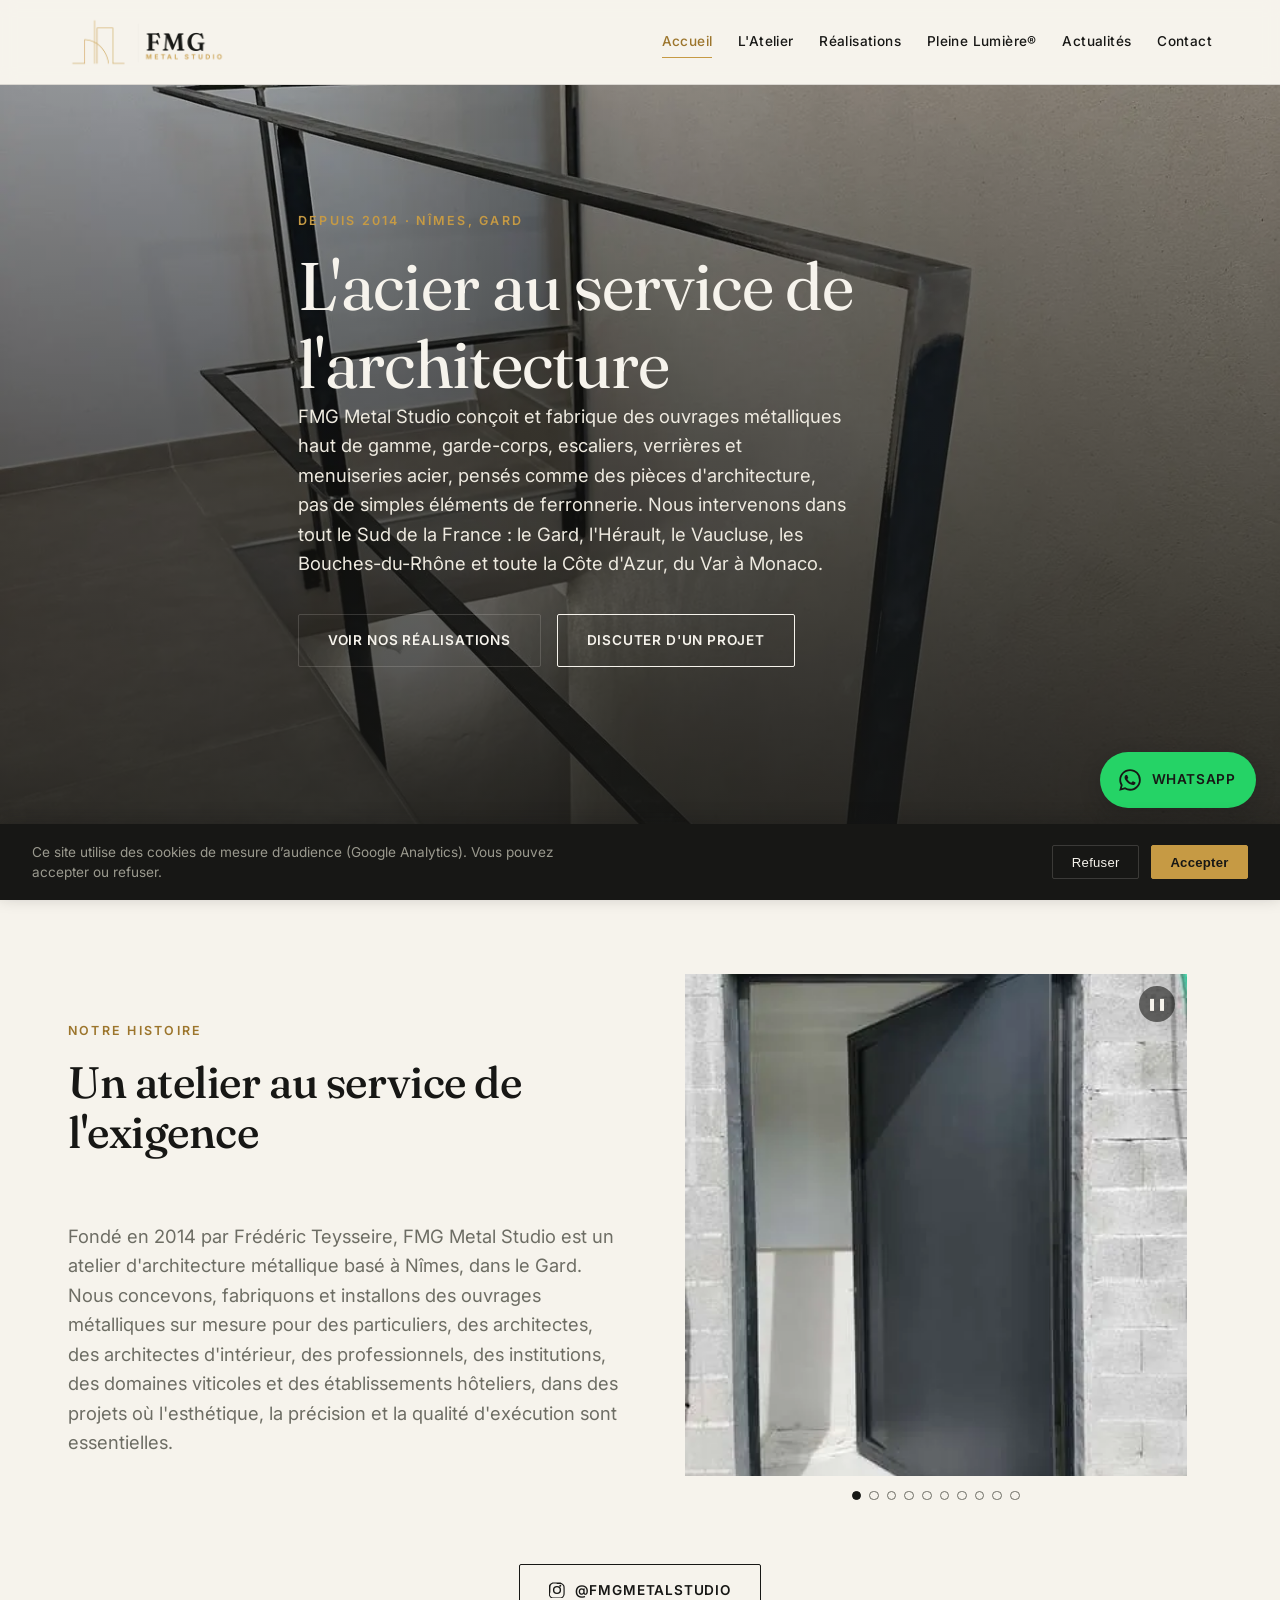
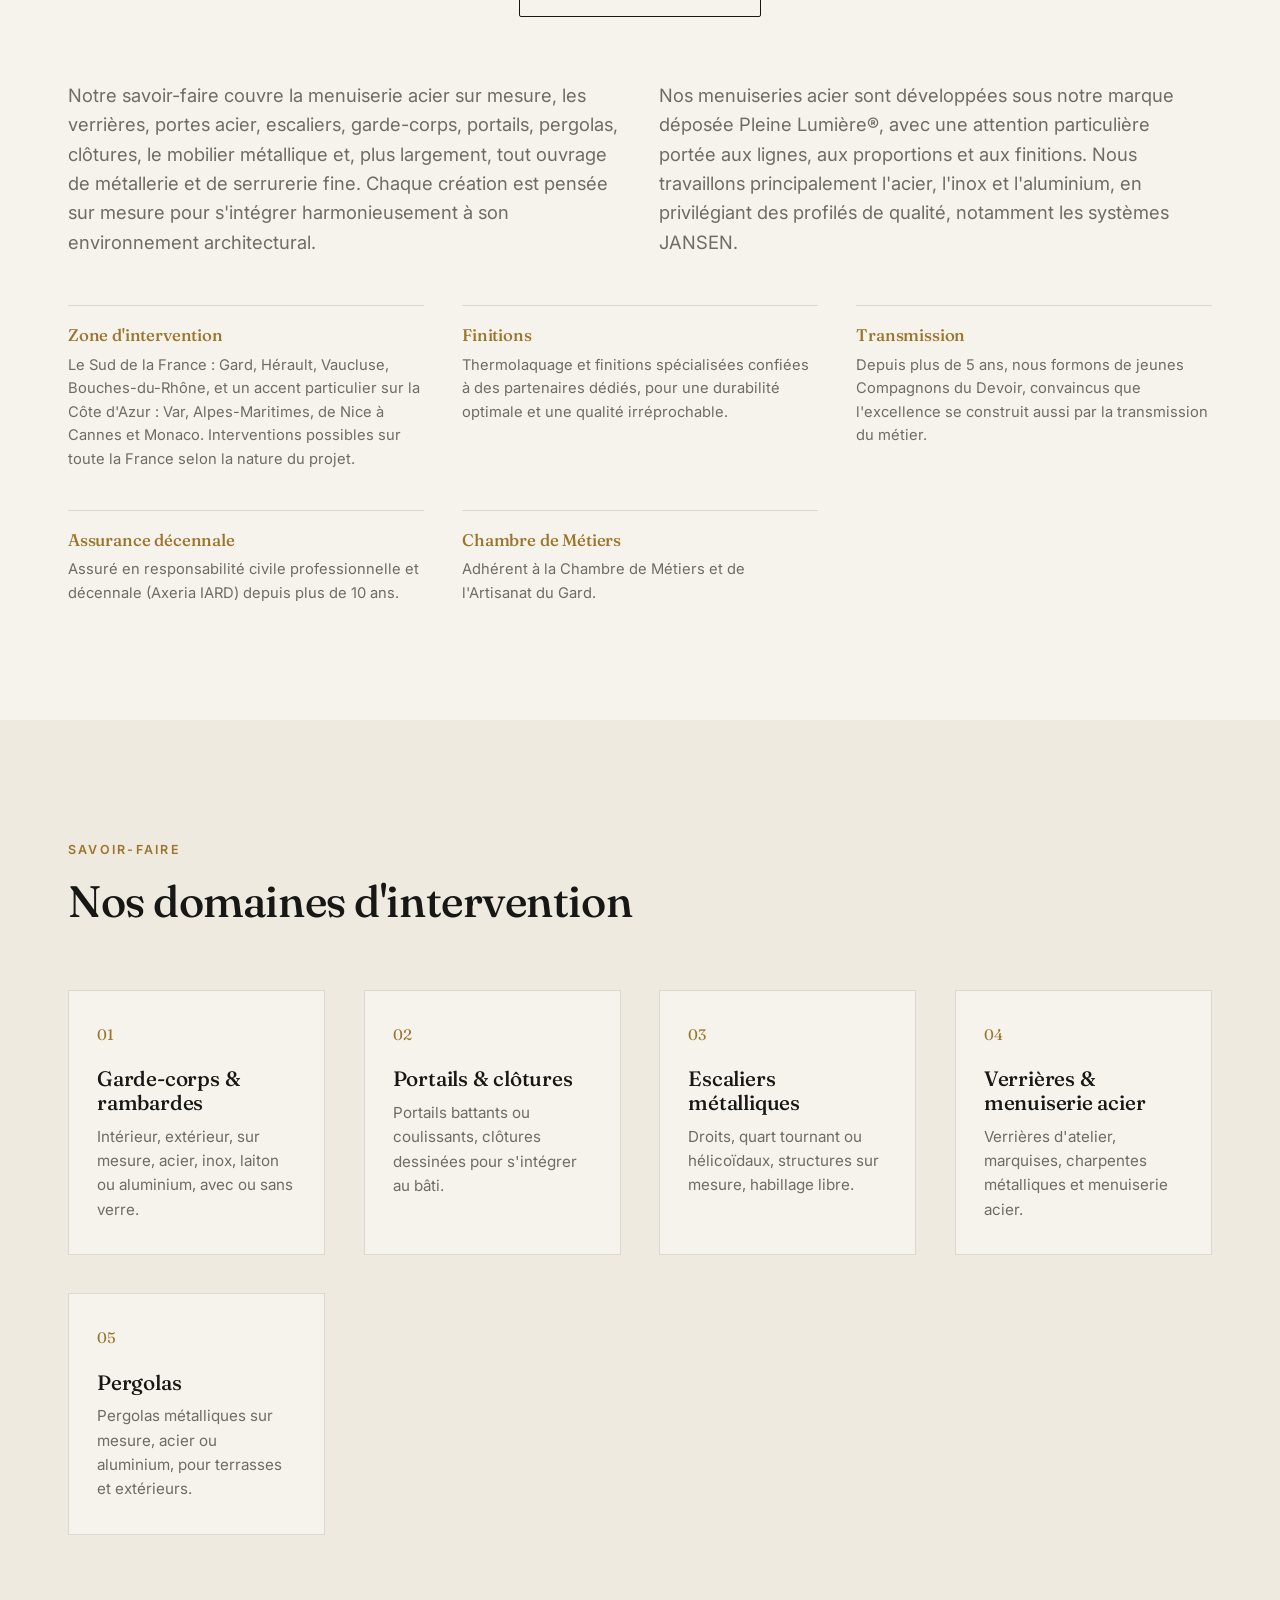
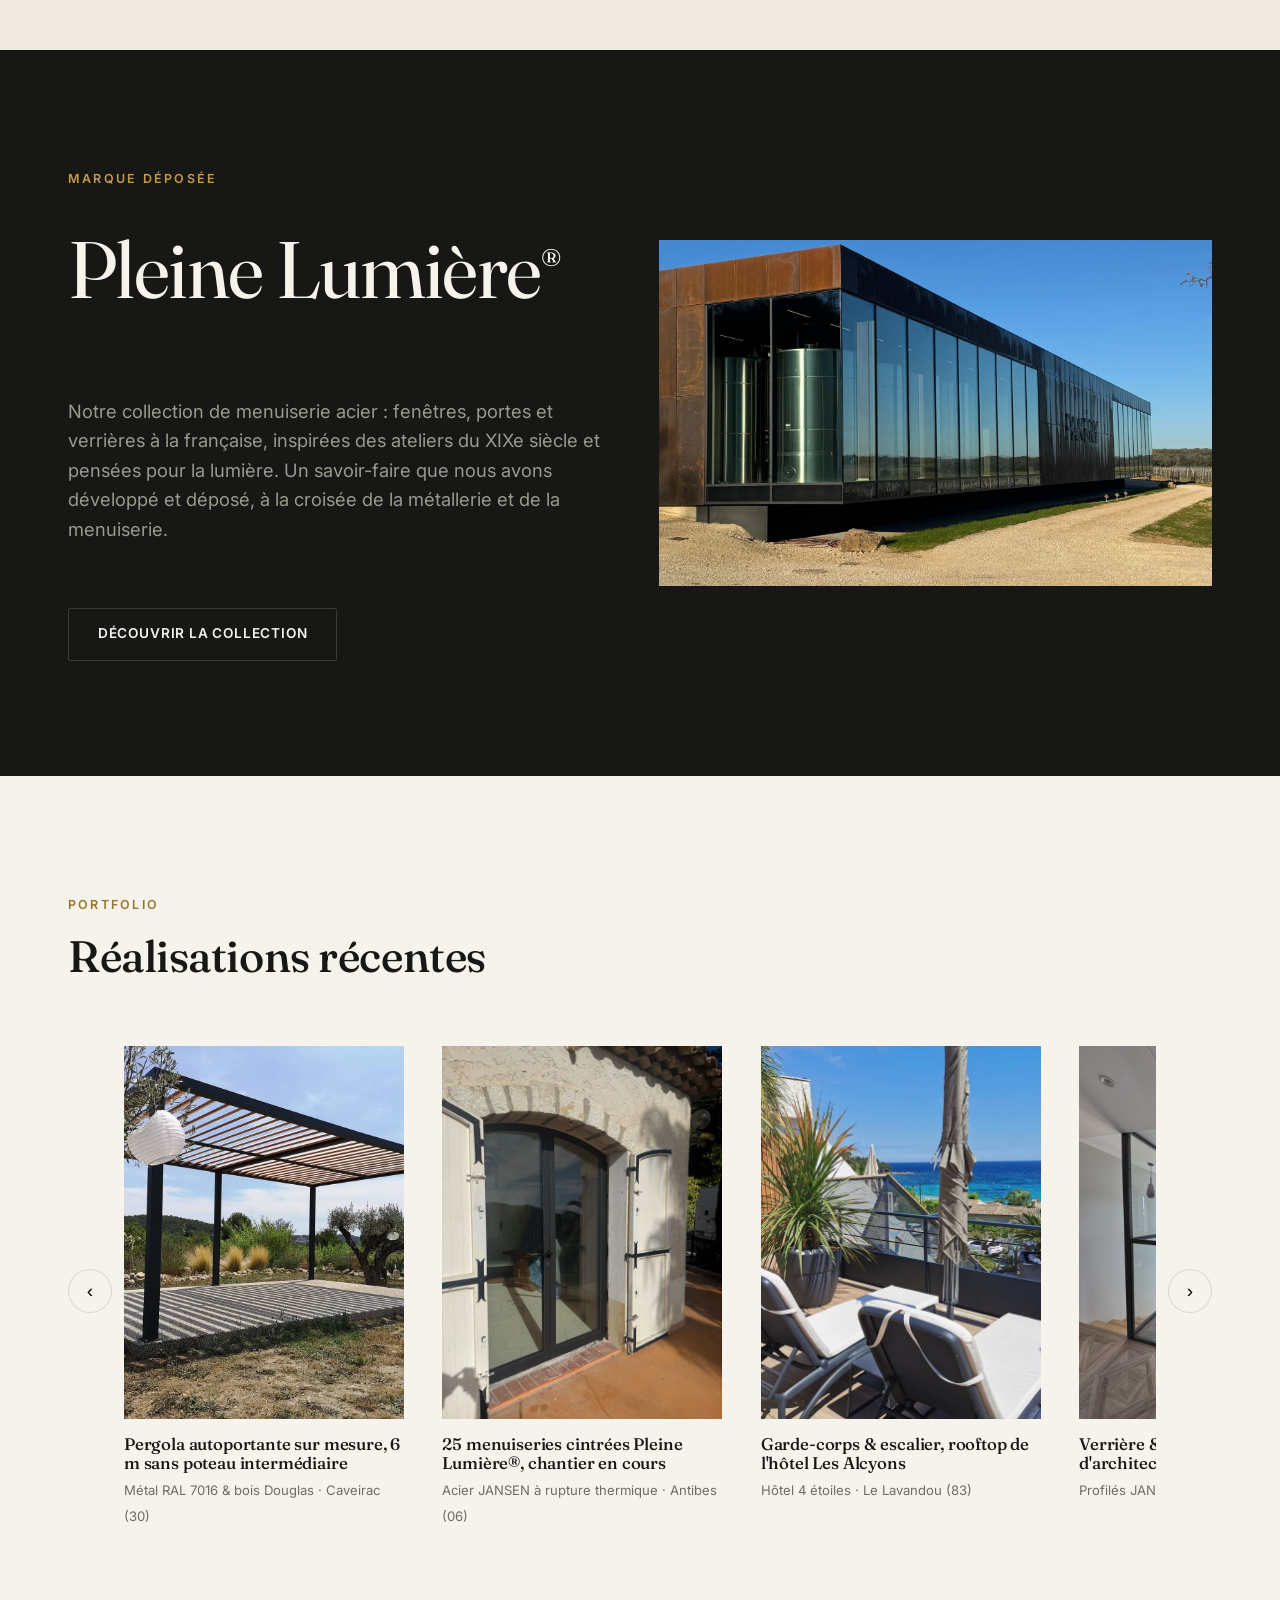
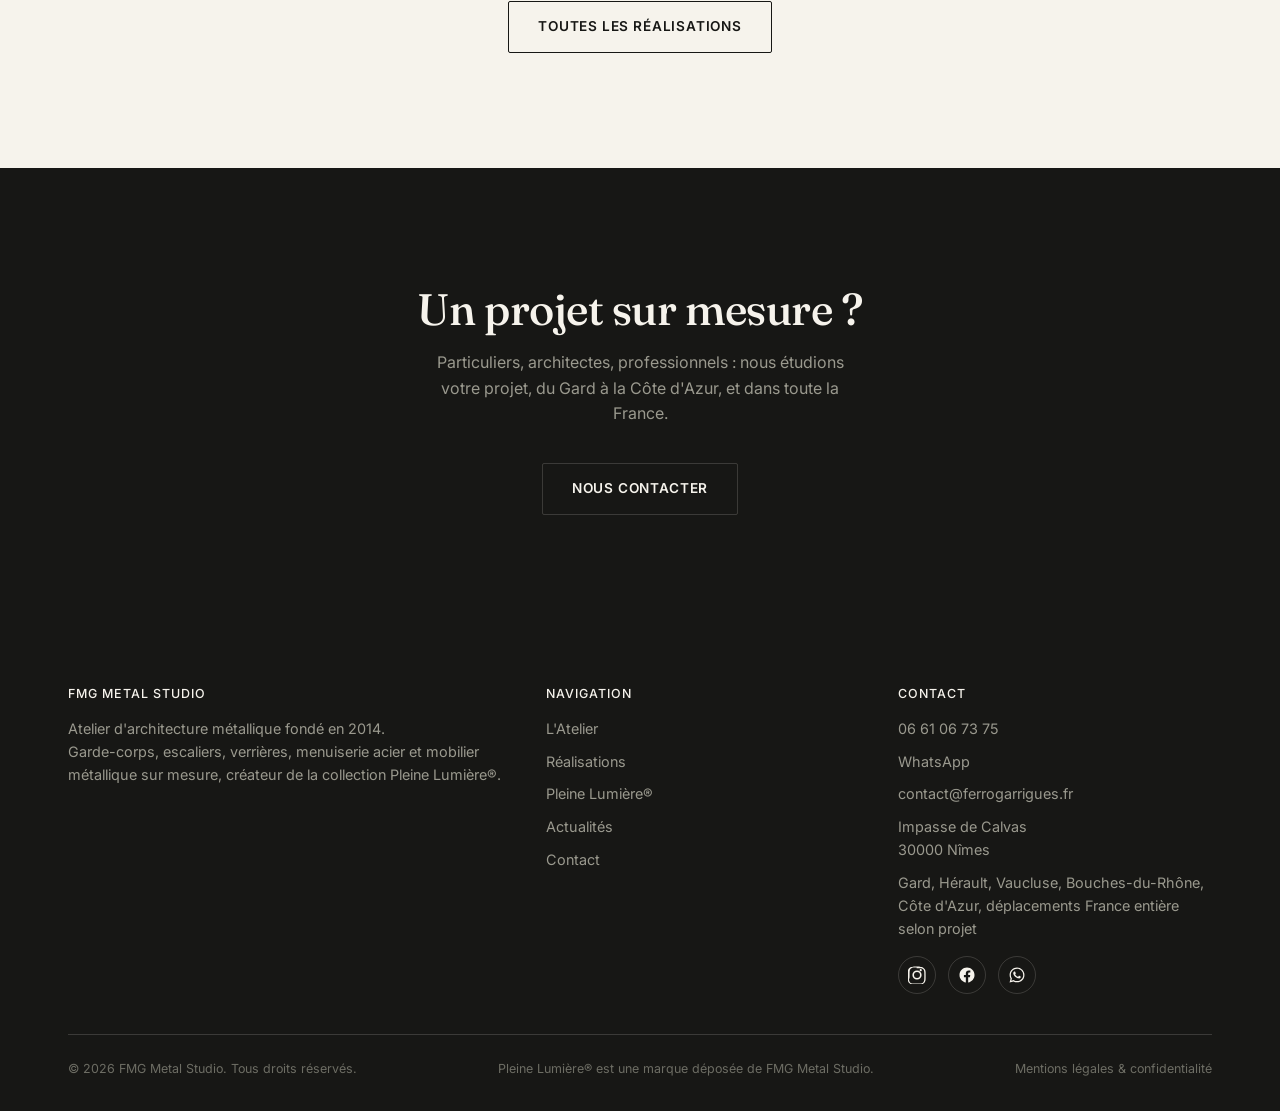
==== commit f1108747: "Publie la réalisation pergola autoportante sur mesure 6 × 3 m à Caveirac (Gard) Nouvelle page articl" ====
--- a/index.html
+++ b/index.html
@@ -106,6 +106,7 @@
         <div class="slideshow" data-slideshow data-slideshow-per-week="10" aria-roledescription="carrousel" aria-label="Quelques réalisations FMG Metal Studio">
           <div class="slideshow-track">
             <noscript><a class="slideshow-item is-active" href="rooftop-hotel-les-alcyons-le-lavandou.html"><img src="assets/img/rooftop-hotel-les-alcyons-le-lavandou-01.webp" alt="Transats sur le rooftop de l&#39;hôtel Les Alcyons au Lavandou, garde-corps acier anthracite et vue sur la mer"></a></noscript>
+            <a class="slideshow-item" href="pergola-autoportante-sur-mesure-caveirac.html"><img data-src="assets/img/pergola-autoportante-caveirac-01.webp" alt="Pergola autoportante sur mesure de 6 × 3 m, structure thermolaquée RAL 7016 et lames bois Douglas, sous une branche d&#39;olivier, Caveirac (Gard)"></a>
             <a class="slideshow-item" href="rooftop-hotel-les-alcyons-le-lavandou.html"><img data-src="assets/img/rooftop-hotel-les-alcyons-le-lavandou-01.webp" alt="Transats sur le rooftop de l&#39;hôtel Les Alcyons au Lavandou, garde-corps acier anthracite et vue sur la mer"></a>
             <a class="slideshow-item" href="actualites.html"><img data-src="assets/img/antibes-menuiseries-cintrees-jansen-01.webp" alt="Porte-fenêtre cintrée en profilés acier JANSEN à rupture de pont thermique sous un arc en pierre, villa à Antibes"></a>
             <a class="slideshow-item" href="verriere-interieure-porte-vitree-montferrier-sur-lez.html"><img data-src="assets/img/verriere-porte-vitree-jansen-montferrier-01.webp" alt="Verrière intérieure en profilés acier JANSEN avec porte entièrement vitrée, espace bureau d'une villa d'architecte, Montferrier-sur-Lez"></a>
@@ -255,6 +256,11 @@
       <div class="carousel">
         <button class="carousel-btn prev" aria-label="Réalisation précédente" data-carousel-prev>‹</button>
         <div class="carousel-track" id="home-carousel">
+          <a class="carousel-item" href="pergola-autoportante-sur-mesure-caveirac.html">
+            <div class="ph ph-portrait"><img src="assets/img/pergola-autoportante-caveirac-01.webp" alt="Pergola autoportante sur mesure de 6 × 3 m, structure thermolaquée RAL 7016 et lames bois Douglas, sous une branche d&#39;olivier, Caveirac (Gard)" loading="lazy"></div>
+            <h3>Pergola autoportante sur mesure, 6 m sans poteau intermédiaire</h3>
+            <span class="meta">Métal RAL 7016 &amp; bois Douglas · Caveirac (30)</span>
+          </a>
           <a class="carousel-item" href="actualites.html">
             <div class="ph ph-portrait"><img src="assets/img/antibes-menuiseries-cintrees-jansen-01.webp" alt="Porte-fenêtre cintrée en profilés acier JANSEN à rupture de pont thermique sous un arc en pierre, villa à Antibes" loading="lazy"></div>
             <h3>25 menuiseries cintrées Pleine Lumière®, chantier en cours</h3>
--- a/css/style.css
+++ b/css/style.css
@@ -582,25 +582,43 @@
   position: fixed;
   right: clamp(1rem, 3vw, 1.5rem);
   bottom: clamp(1rem, 3vw, 1.5rem);
-  width: 46px;
-  height: 46px;
-  border-radius: 50%;
-  background: var(--charcoal);
-  border: 1px solid var(--line-on-dark);
-  color: var(--cream);
+  height: 56px;
+  min-width: 56px;
+  padding: 0 1.3rem 0 1.05rem;
+  border-radius: 28px;
+  /* Vert WhatsApp : reconnaissable au premier coup d'œil. Texte en anthracite (contraste 9:1). */
+  background: #25d366;
+  color: var(--charcoal);
   display: flex;
   align-items: center;
   justify-content: center;
-  box-shadow: 0 4px 14px rgba(23, 23, 21, 0.22);
+  gap: 0.55rem;
+  font-size: 0.85rem;
+  font-weight: 600;
+  letter-spacing: 0.04em;
+  text-transform: uppercase;
+  box-shadow: 0 6px 20px rgba(23, 23, 21, 0.28);
   z-index: 60;
-  transition: background 0.2s ease, color 0.2s ease, transform 0.2s ease;
+  transition: background 0.2s ease, transform 0.2s ease, bottom 0.2s ease;
 }
 .whatsapp-float:hover {
-  background: var(--accent);
-  color: var(--charcoal);
+  background: #1ebe5b;
   transform: translateY(-2px);
 }
-.whatsapp-float svg { width: 22px; height: 22px; fill: currentColor; }
+.whatsapp-float:focus-visible { outline: 3px solid var(--accent); outline-offset: 3px; }
+.whatsapp-float svg { width: 26px; height: 26px; fill: currentColor; flex-shrink: 0; }
+/* Au-dessus du bandeau cookies tant qu'il est affiché (hauteur mesurée par js/consent.js). */
+.has-cookie-banner .whatsapp-float { bottom: calc(var(--cookie-banner-h, 0px) + 1rem); }
+/* Mobile : bouton rond, icône seule (le libellé reste lu par les lecteurs d'écran via aria-label). */
+@media (max-width: 700px) {
+  .whatsapp-float { padding: 0; }
+  .whatsapp-float-label { display: none; }
+}
+
+/* Bouton WhatsApp de la page Contact */
+.btn-whatsapp { background: #25d366; color: var(--charcoal); margin-top: 0.6rem; }
+.btn-whatsapp:hover { background: #1ebe5b; }
+.btn-whatsapp svg { width: 20px; height: 20px; fill: currentColor; }
 
 /* ---------- Bandeau cookies ---------- */
 
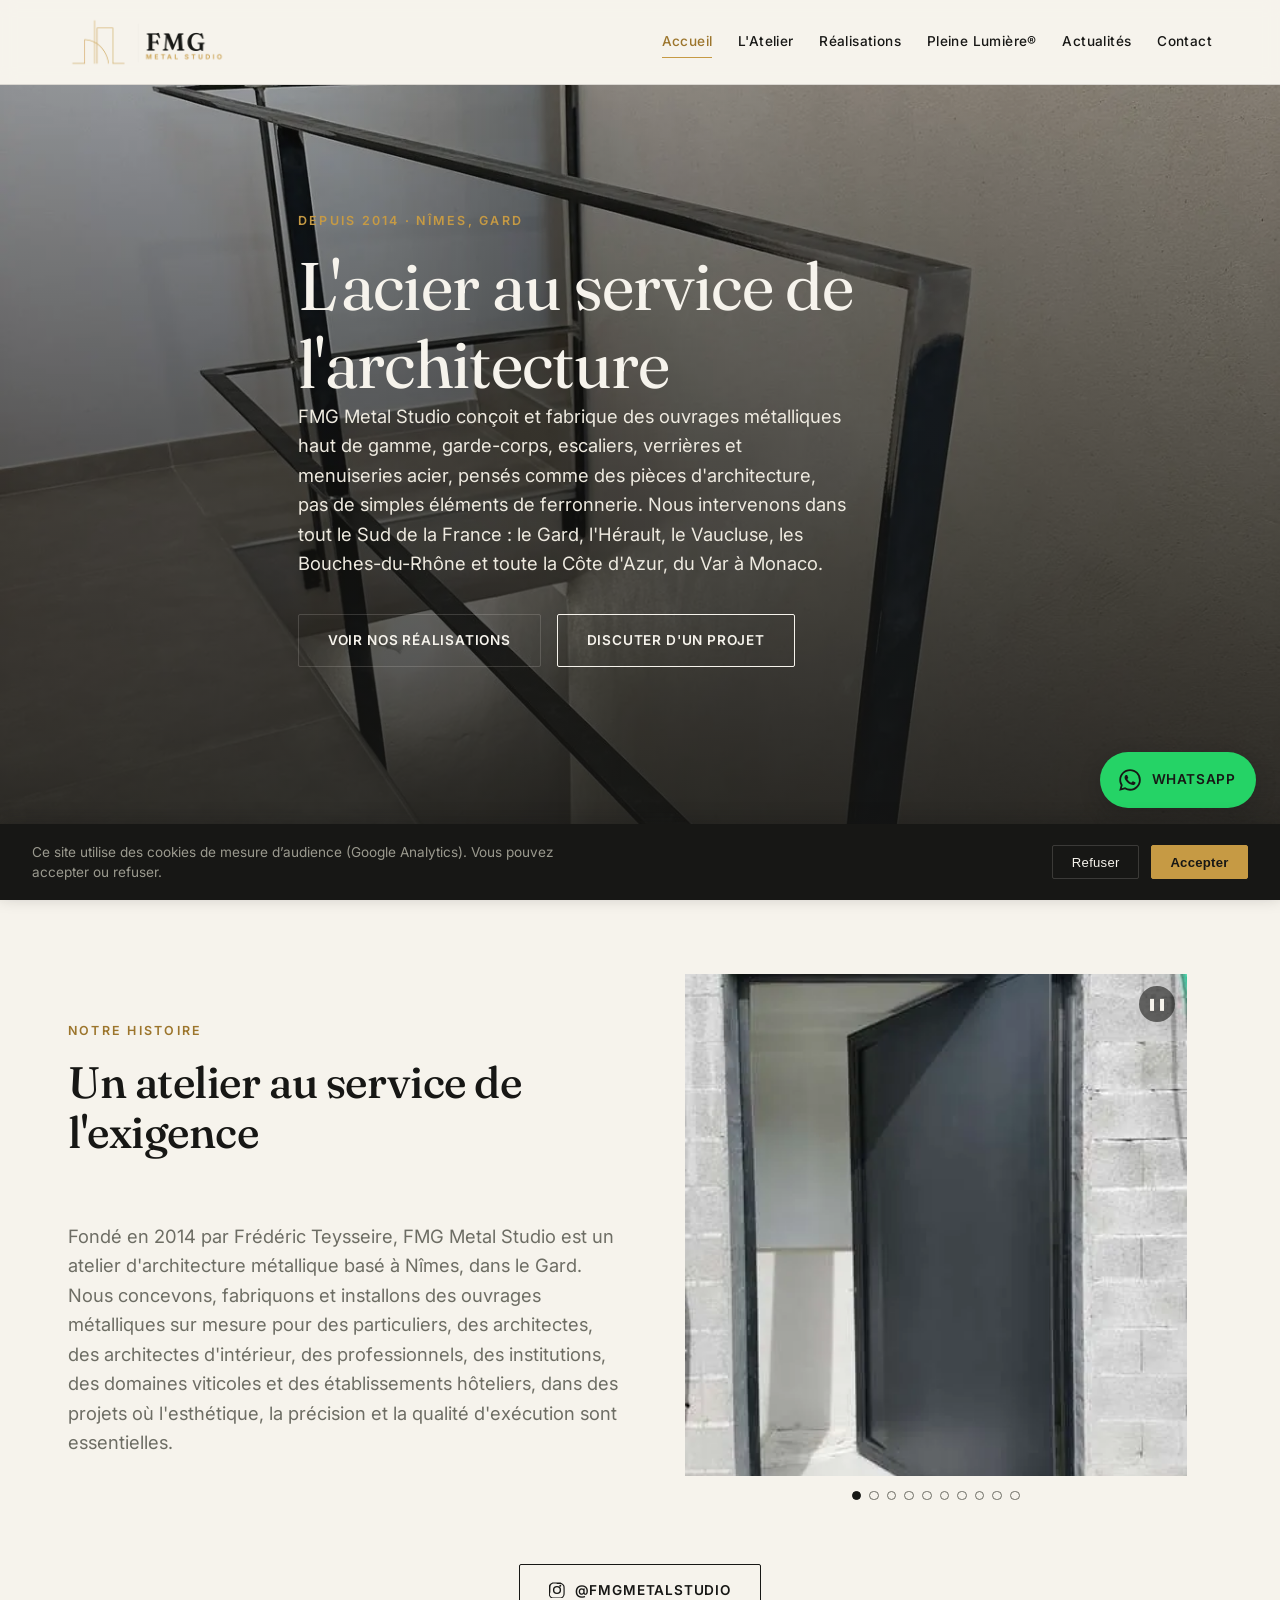
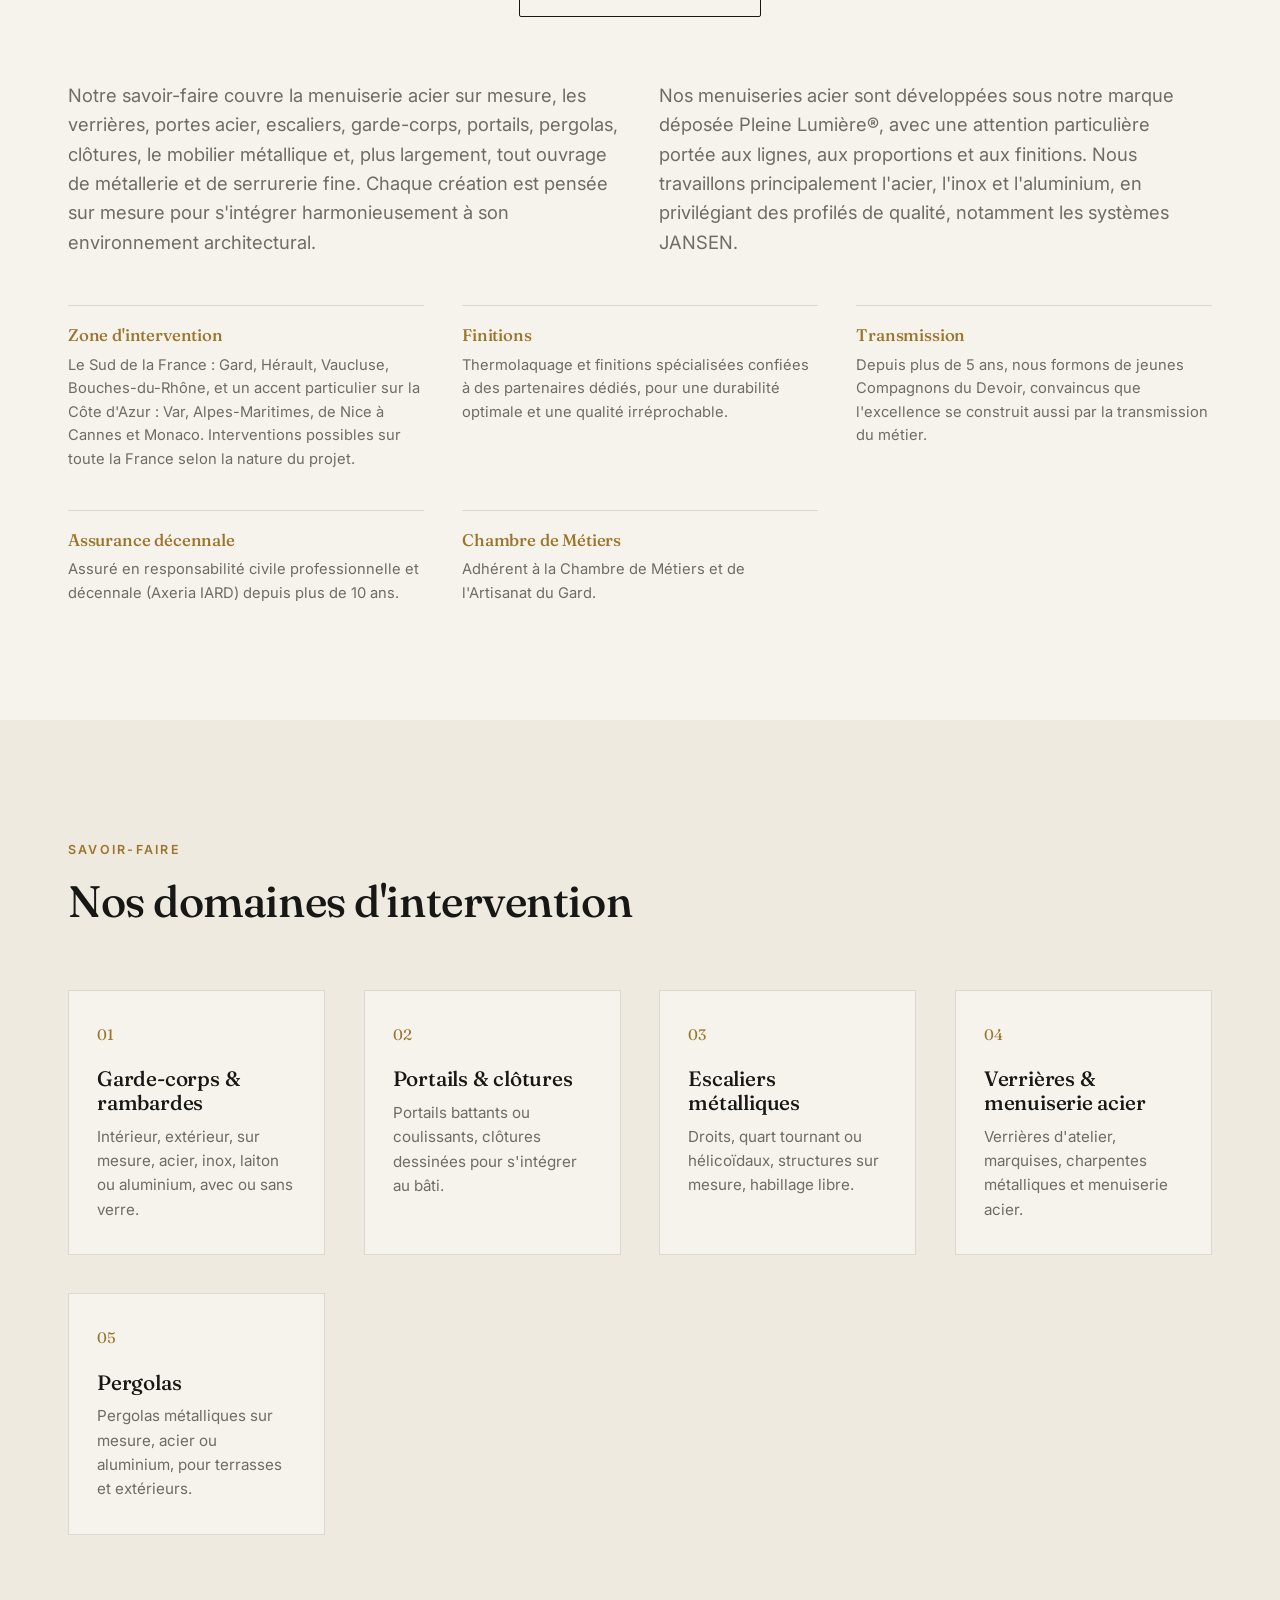
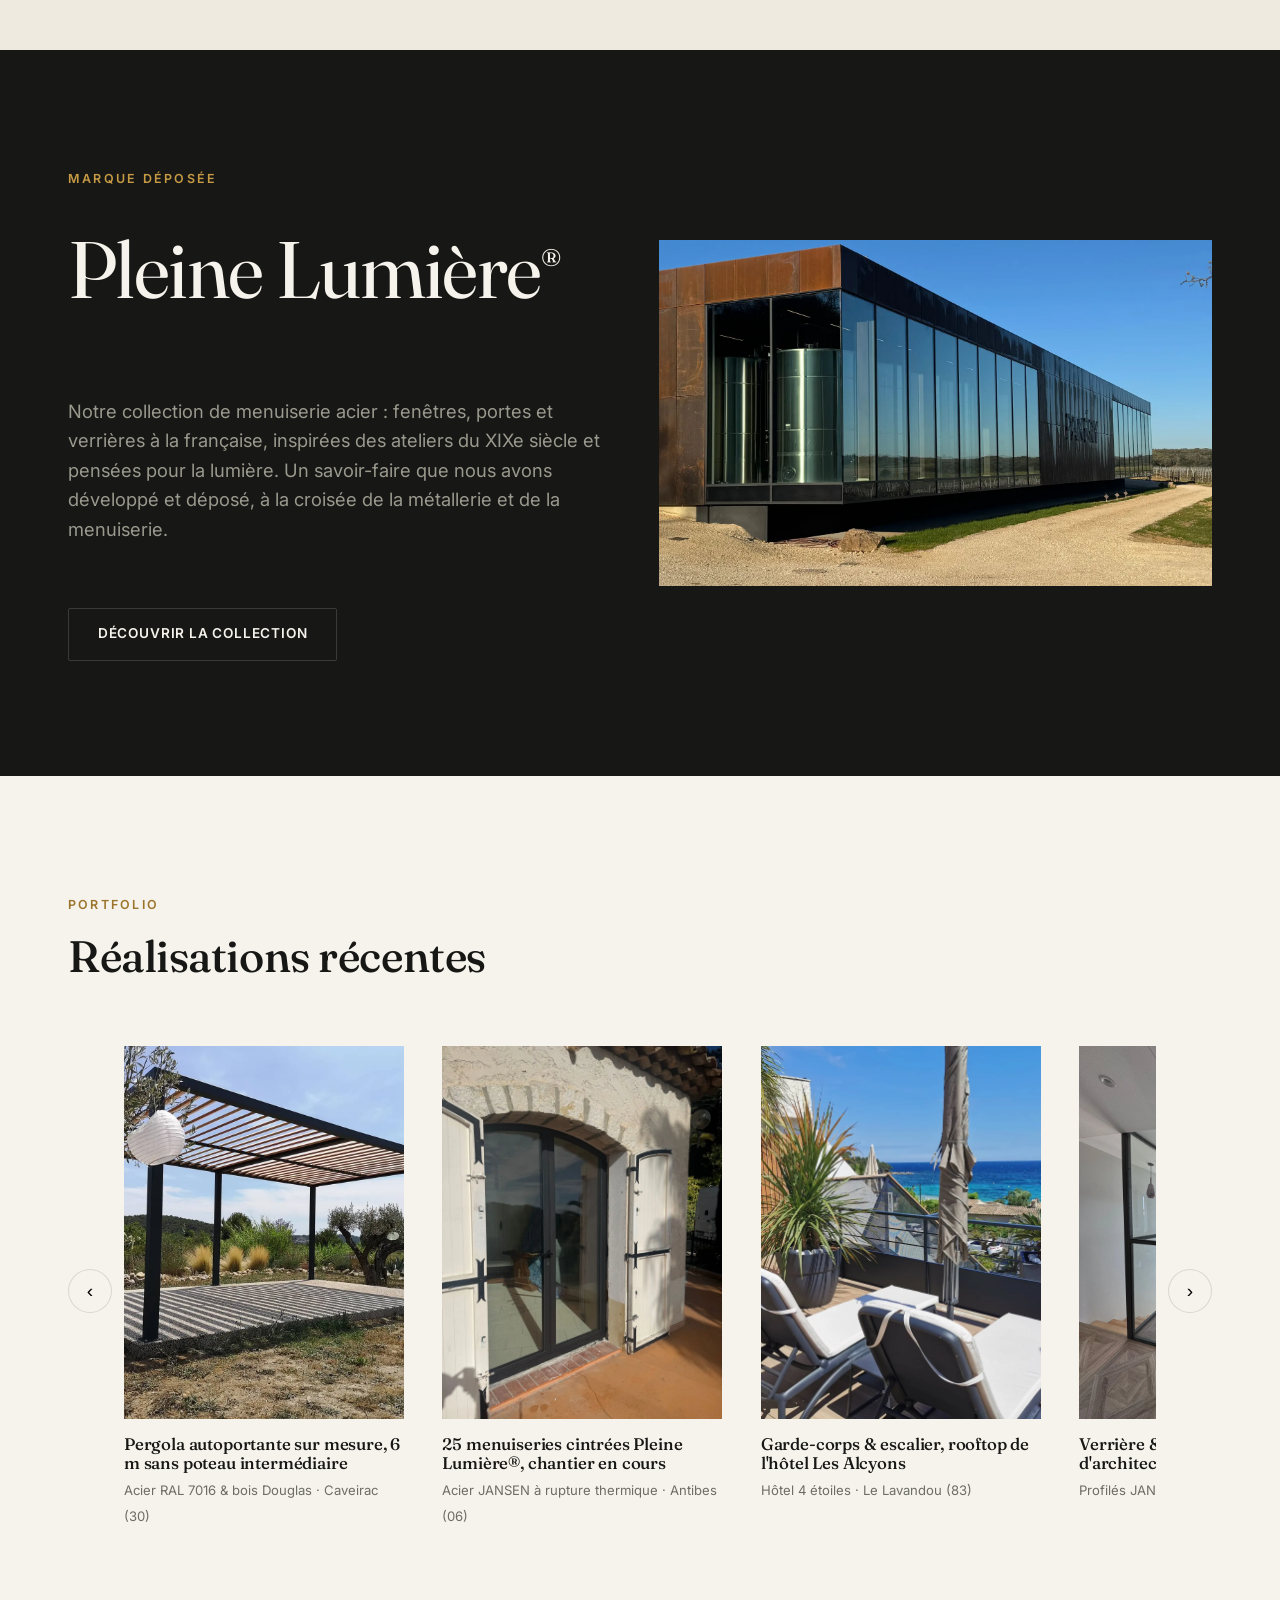
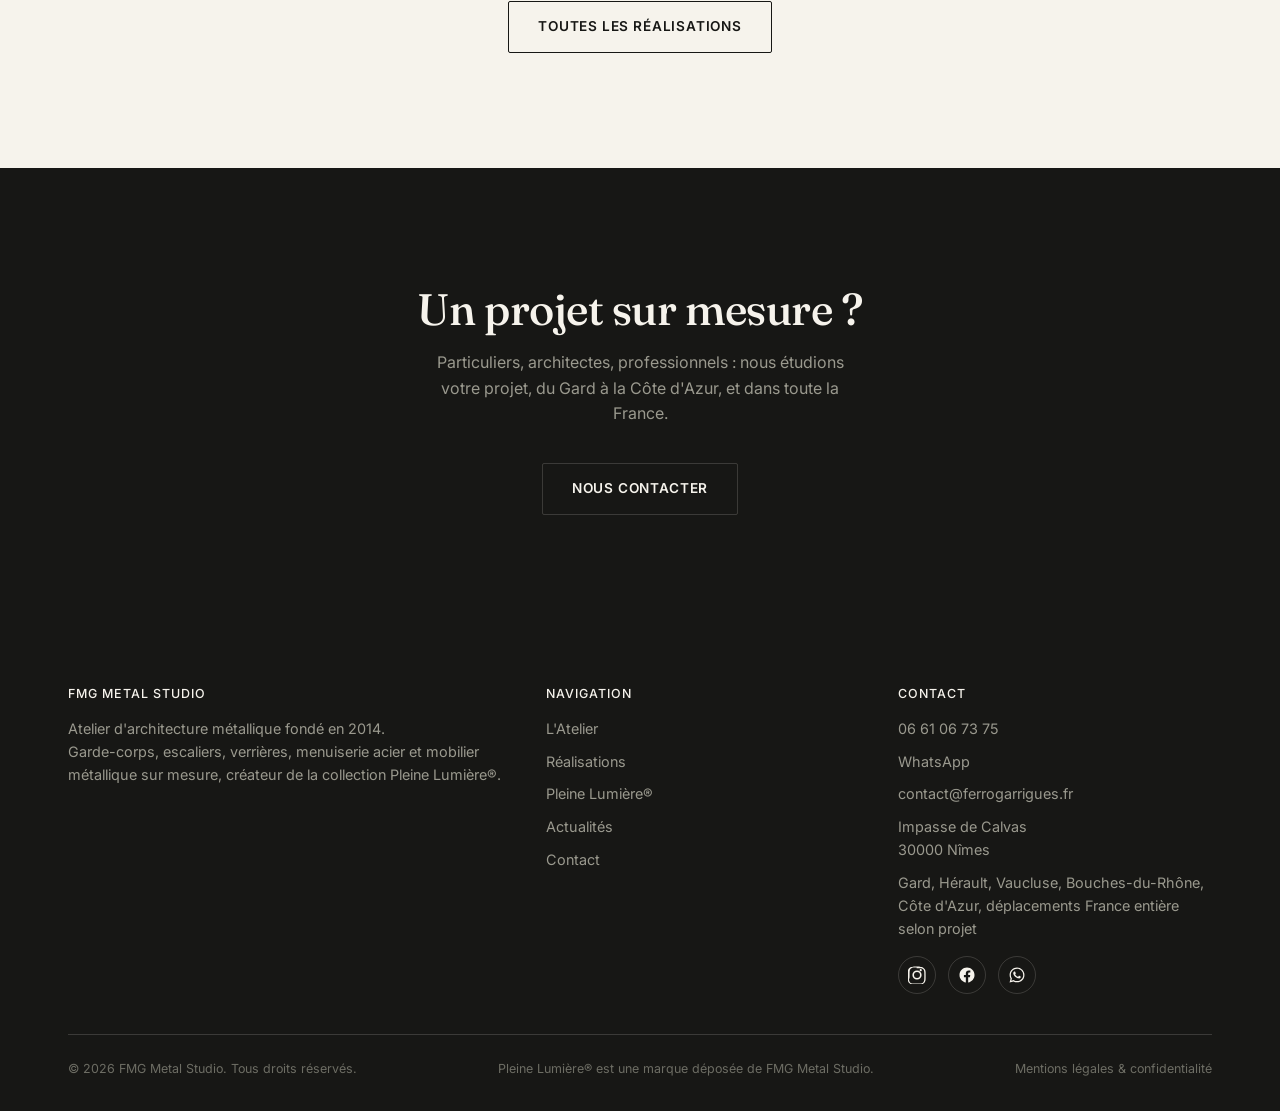
==== commit e7317e09: "Précise que la structure de la pergola autoportante de Caveirac est en acier Co-Authored-By: Claude " ====
--- a/index.html
+++ b/index.html
@@ -106,7 +106,7 @@
         <div class="slideshow" data-slideshow data-slideshow-per-week="10" aria-roledescription="carrousel" aria-label="Quelques réalisations FMG Metal Studio">
           <div class="slideshow-track">
             <noscript><a class="slideshow-item is-active" href="rooftop-hotel-les-alcyons-le-lavandou.html"><img src="assets/img/rooftop-hotel-les-alcyons-le-lavandou-01.webp" alt="Transats sur le rooftop de l&#39;hôtel Les Alcyons au Lavandou, garde-corps acier anthracite et vue sur la mer"></a></noscript>
-            <a class="slideshow-item" href="pergola-autoportante-sur-mesure-caveirac.html"><img data-src="assets/img/pergola-autoportante-caveirac-01.webp" alt="Pergola autoportante sur mesure de 6 × 3 m, structure thermolaquée RAL 7016 et lames bois Douglas, sous une branche d&#39;olivier, Caveirac (Gard)"></a>
+            <a class="slideshow-item" href="pergola-autoportante-sur-mesure-caveirac.html"><img data-src="assets/img/pergola-autoportante-caveirac-01.webp" alt="Pergola autoportante sur mesure de 6 × 3 m, structure acier thermolaquée RAL 7016 et lames bois Douglas, sous une branche d&#39;olivier, Caveirac (Gard)"></a>
             <a class="slideshow-item" href="rooftop-hotel-les-alcyons-le-lavandou.html"><img data-src="assets/img/rooftop-hotel-les-alcyons-le-lavandou-01.webp" alt="Transats sur le rooftop de l&#39;hôtel Les Alcyons au Lavandou, garde-corps acier anthracite et vue sur la mer"></a>
             <a class="slideshow-item" href="actualites.html"><img data-src="assets/img/antibes-menuiseries-cintrees-jansen-01.webp" alt="Porte-fenêtre cintrée en profilés acier JANSEN à rupture de pont thermique sous un arc en pierre, villa à Antibes"></a>
             <a class="slideshow-item" href="verriere-interieure-porte-vitree-montferrier-sur-lez.html"><img data-src="assets/img/verriere-porte-vitree-jansen-montferrier-01.webp" alt="Verrière intérieure en profilés acier JANSEN avec porte entièrement vitrée, espace bureau d'une villa d'architecte, Montferrier-sur-Lez"></a>
@@ -257,9 +257,9 @@
         <button class="carousel-btn prev" aria-label="Réalisation précédente" data-carousel-prev>‹</button>
         <div class="carousel-track" id="home-carousel">
           <a class="carousel-item" href="pergola-autoportante-sur-mesure-caveirac.html">
-            <div class="ph ph-portrait"><img src="assets/img/pergola-autoportante-caveirac-01.webp" alt="Pergola autoportante sur mesure de 6 × 3 m, structure thermolaquée RAL 7016 et lames bois Douglas, sous une branche d&#39;olivier, Caveirac (Gard)" loading="lazy"></div>
+            <div class="ph ph-portrait"><img src="assets/img/pergola-autoportante-caveirac-01.webp" alt="Pergola autoportante sur mesure de 6 × 3 m, structure acier thermolaquée RAL 7016 et lames bois Douglas, sous une branche d&#39;olivier, Caveirac (Gard)" loading="lazy"></div>
             <h3>Pergola autoportante sur mesure, 6 m sans poteau intermédiaire</h3>
-            <span class="meta">Métal RAL 7016 &amp; bois Douglas · Caveirac (30)</span>
+            <span class="meta">Acier RAL 7016 &amp; bois Douglas · Caveirac (30)</span>
           </a>
           <a class="carousel-item" href="actualites.html">
             <div class="ph ph-portrait"><img src="assets/img/antibes-menuiseries-cintrees-jansen-01.webp" alt="Porte-fenêtre cintrée en profilés acier JANSEN à rupture de pont thermique sous un arc en pierre, villa à Antibes" loading="lazy"></div>
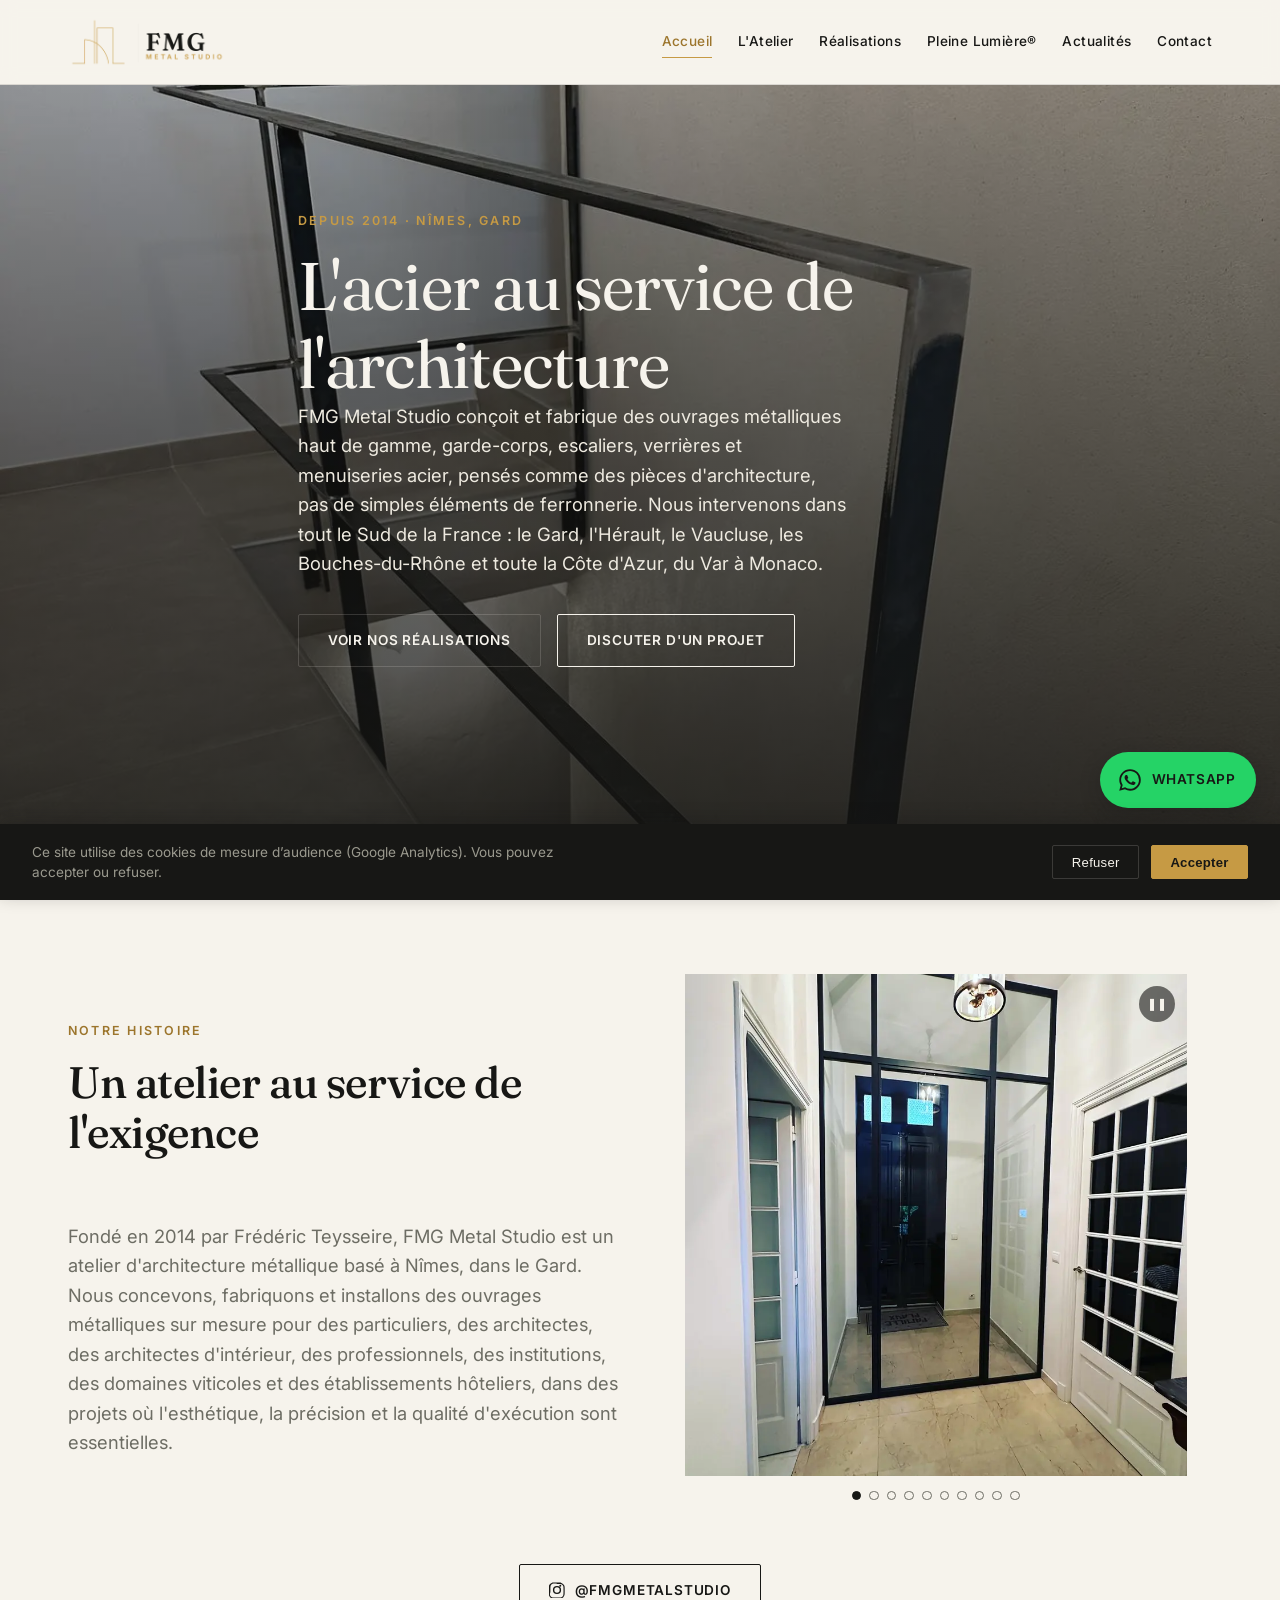
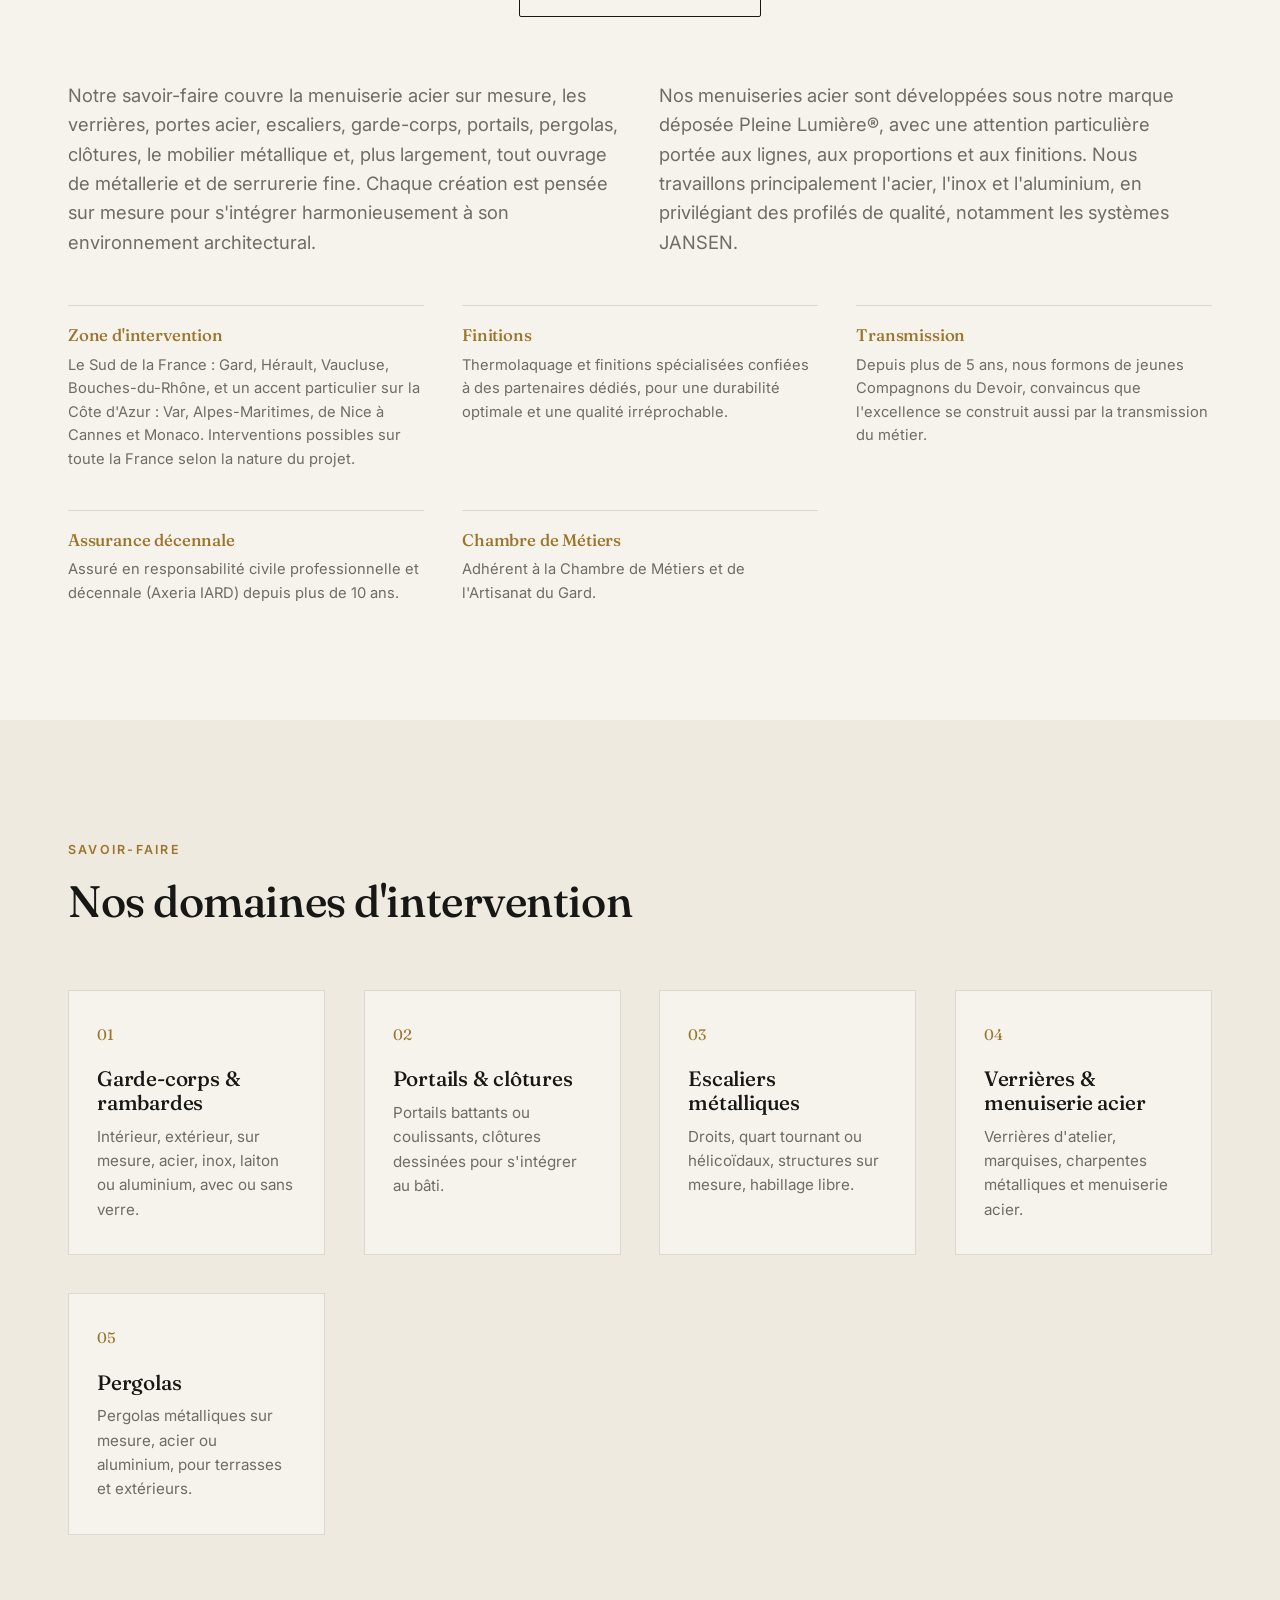
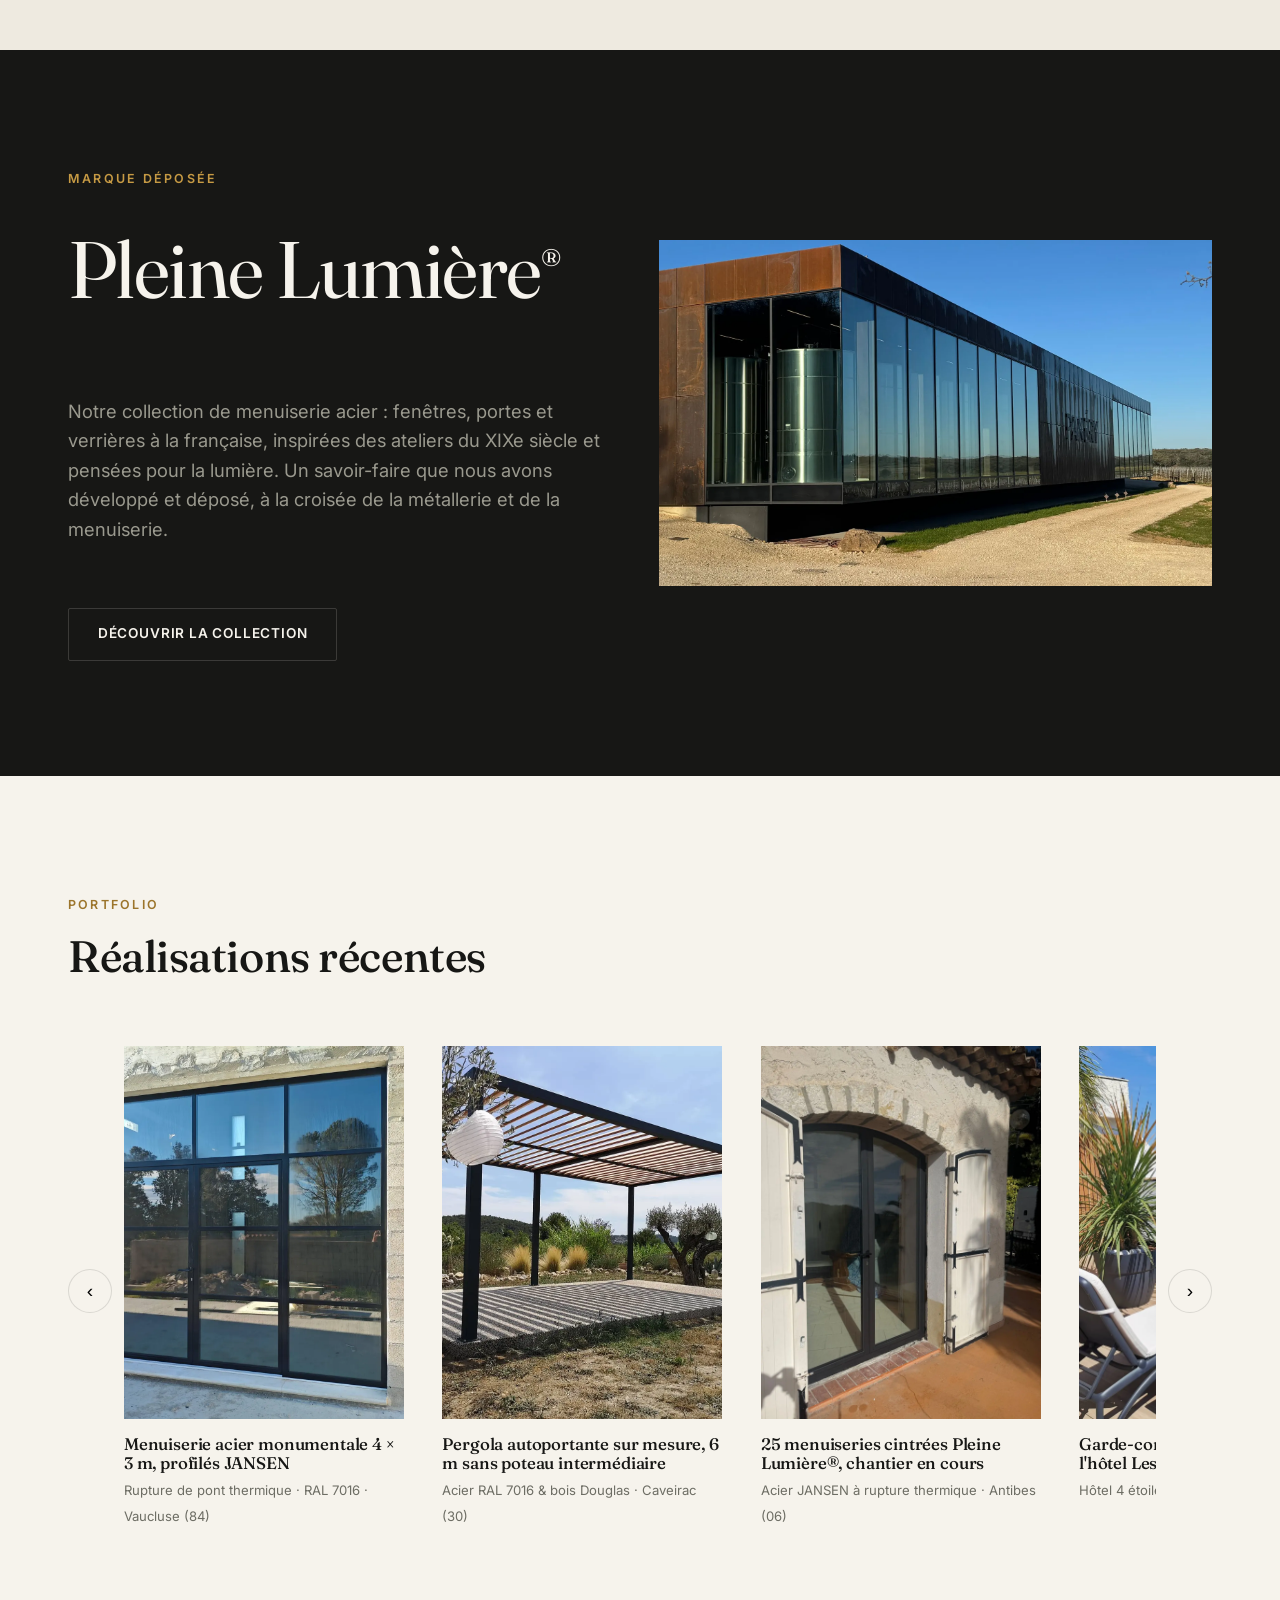
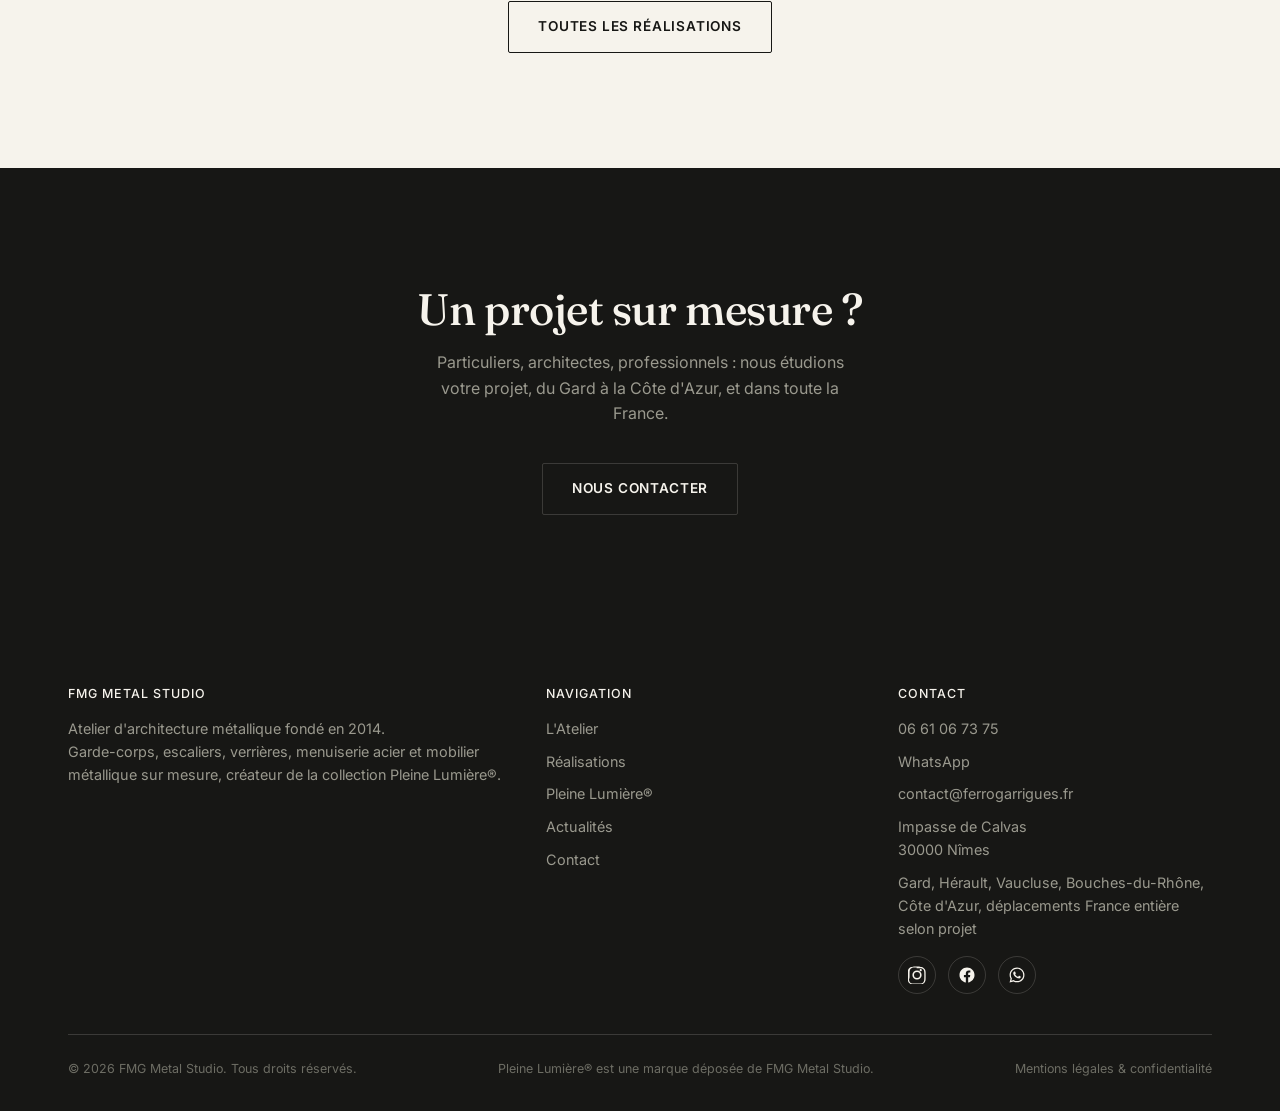
==== commit b693dd86: "Publie la réalisation menuiserie acier sur mesure 4 × 3 m en profilés JANSEN, Vaucluse (84) - Page d" ====
--- a/index.html
+++ b/index.html
@@ -106,6 +106,7 @@
         <div class="slideshow" data-slideshow data-slideshow-per-week="10" aria-roledescription="carrousel" aria-label="Quelques réalisations FMG Metal Studio">
           <div class="slideshow-track">
             <noscript><a class="slideshow-item is-active" href="rooftop-hotel-les-alcyons-le-lavandou.html"><img src="assets/img/rooftop-hotel-les-alcyons-le-lavandou-01.webp" alt="Transats sur le rooftop de l&#39;hôtel Les Alcyons au Lavandou, garde-corps acier anthracite et vue sur la mer"></a></noscript>
+            <a class="slideshow-item" href="menuiserie-acier-sur-mesure-jansen-vaucluse.html"><img data-src="assets/img/menuiserie-acier-jansen-vaucluse-01.webp" alt="Menuiserie acier sur mesure de 4 × 3 m en profilés JANSEN thermolaqués RAL 7016 : porte deux vantaux, châssis fixes latéraux et imposte vitrée, Vaucluse"></a>
             <a class="slideshow-item" href="pergola-autoportante-sur-mesure-caveirac.html"><img data-src="assets/img/pergola-autoportante-caveirac-01.webp" alt="Pergola autoportante sur mesure de 6 × 3 m, structure acier thermolaquée RAL 7016 et lames bois Douglas, sous une branche d&#39;olivier, Caveirac (Gard)"></a>
             <a class="slideshow-item" href="rooftop-hotel-les-alcyons-le-lavandou.html"><img data-src="assets/img/rooftop-hotel-les-alcyons-le-lavandou-01.webp" alt="Transats sur le rooftop de l&#39;hôtel Les Alcyons au Lavandou, garde-corps acier anthracite et vue sur la mer"></a>
             <a class="slideshow-item" href="actualites.html"><img data-src="assets/img/antibes-menuiseries-cintrees-jansen-01.webp" alt="Porte-fenêtre cintrée en profilés acier JANSEN à rupture de pont thermique sous un arc en pierre, villa à Antibes"></a>
@@ -256,6 +257,11 @@
       <div class="carousel">
         <button class="carousel-btn prev" aria-label="Réalisation précédente" data-carousel-prev>‹</button>
         <div class="carousel-track" id="home-carousel">
+          <a class="carousel-item" href="menuiserie-acier-sur-mesure-jansen-vaucluse.html">
+            <div class="ph ph-portrait"><img src="assets/img/menuiserie-acier-jansen-vaucluse-01.webp" alt="Menuiserie acier sur mesure de 4 × 3 m en profilés JANSEN thermolaqués RAL 7016 : porte deux vantaux, châssis fixes latéraux et imposte vitrée, Vaucluse" loading="lazy"></div>
+            <h3>Menuiserie acier monumentale 4 × 3 m, profilés JANSEN</h3>
+            <span class="meta">Rupture de pont thermique · RAL 7016 · Vaucluse (84)</span>
+          </a>
           <a class="carousel-item" href="pergola-autoportante-sur-mesure-caveirac.html">
             <div class="ph ph-portrait"><img src="assets/img/pergola-autoportante-caveirac-01.webp" alt="Pergola autoportante sur mesure de 6 × 3 m, structure acier thermolaquée RAL 7016 et lames bois Douglas, sous une branche d&#39;olivier, Caveirac (Gard)" loading="lazy"></div>
             <h3>Pergola autoportante sur mesure, 6 m sans poteau intermédiaire</h3>
